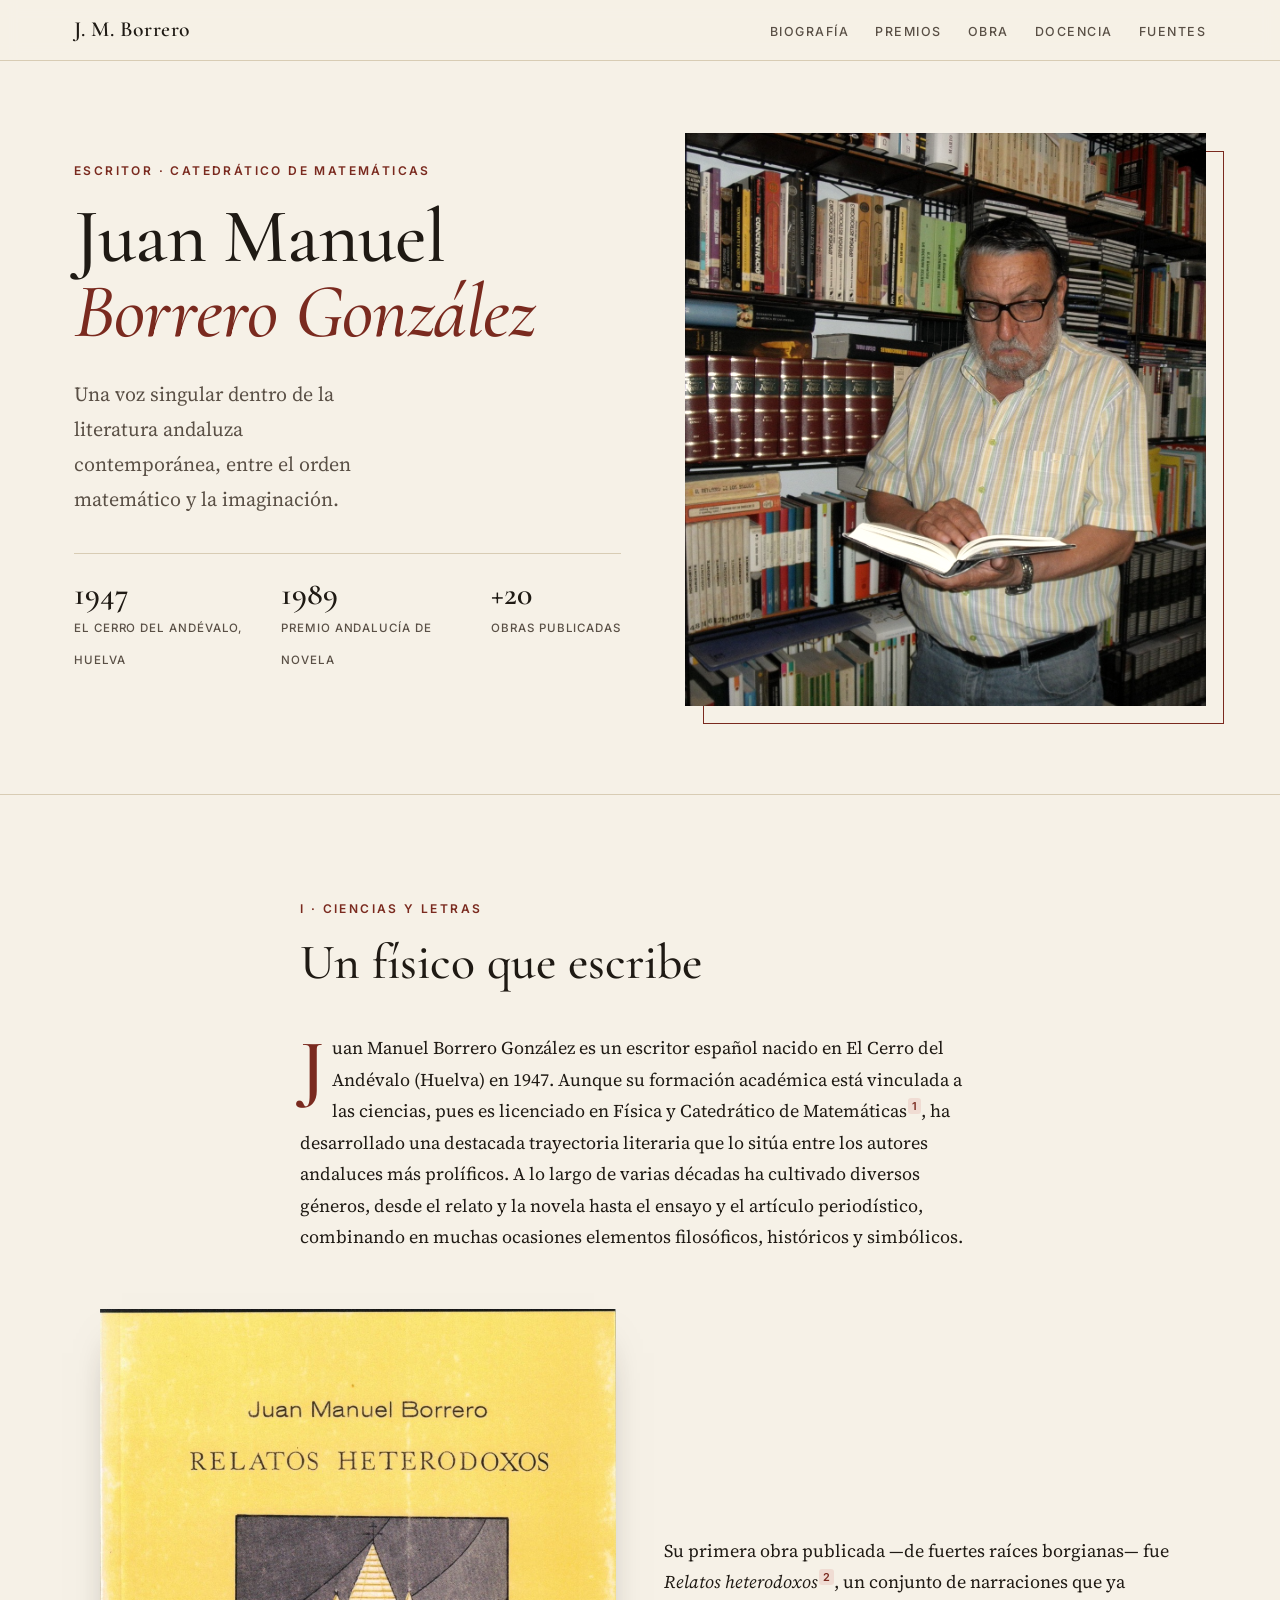
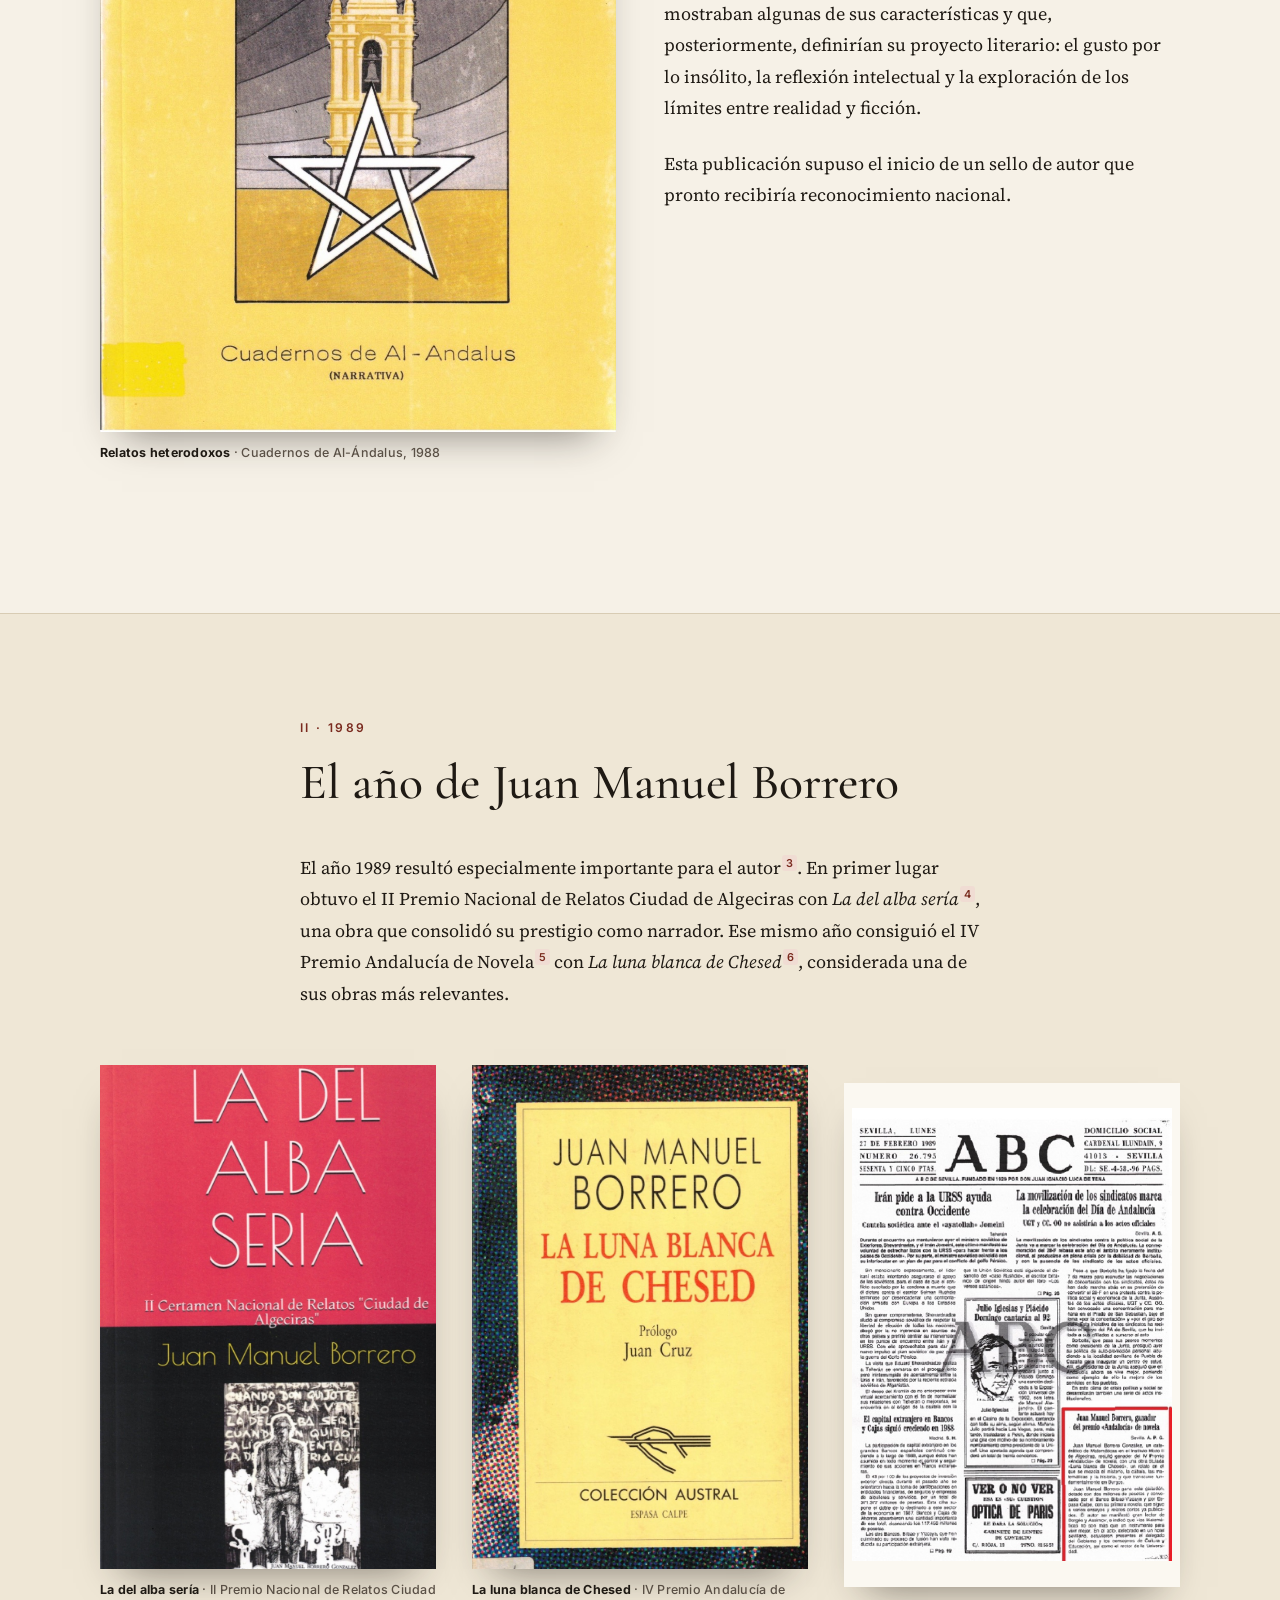
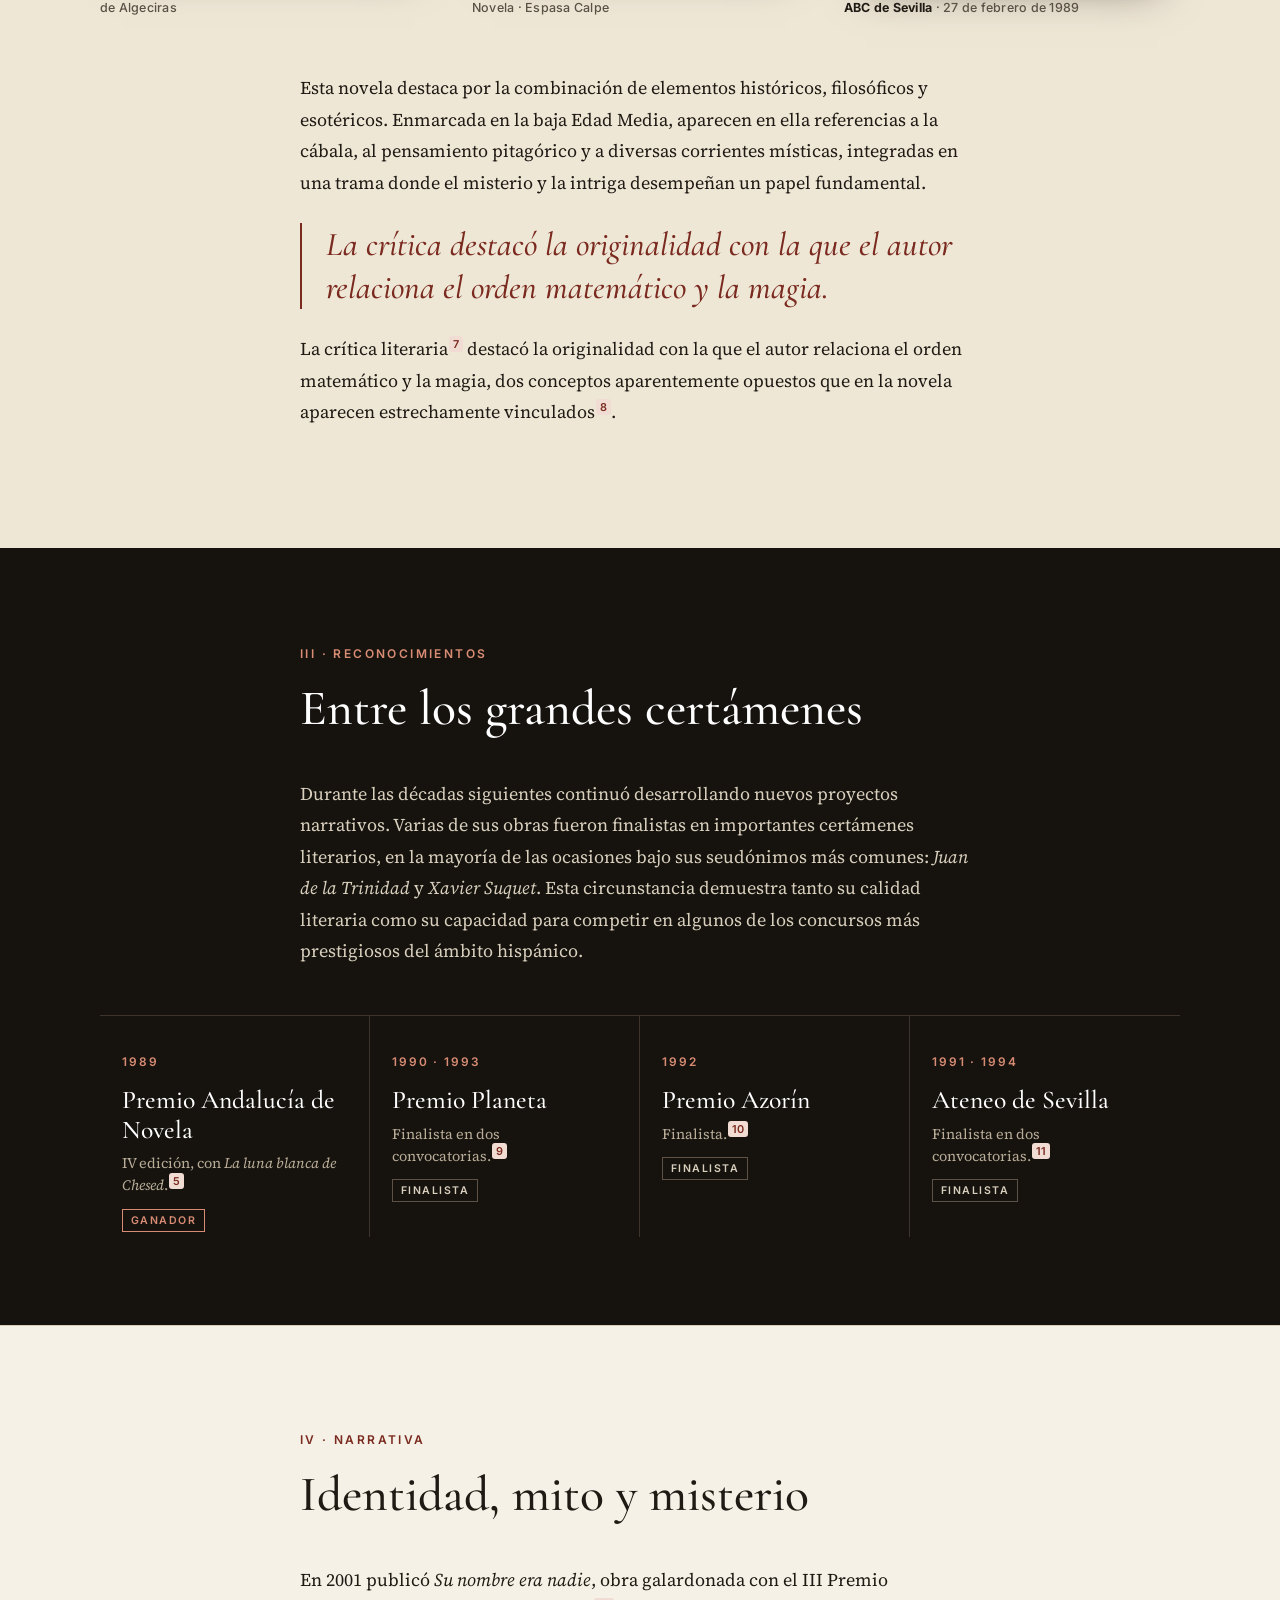
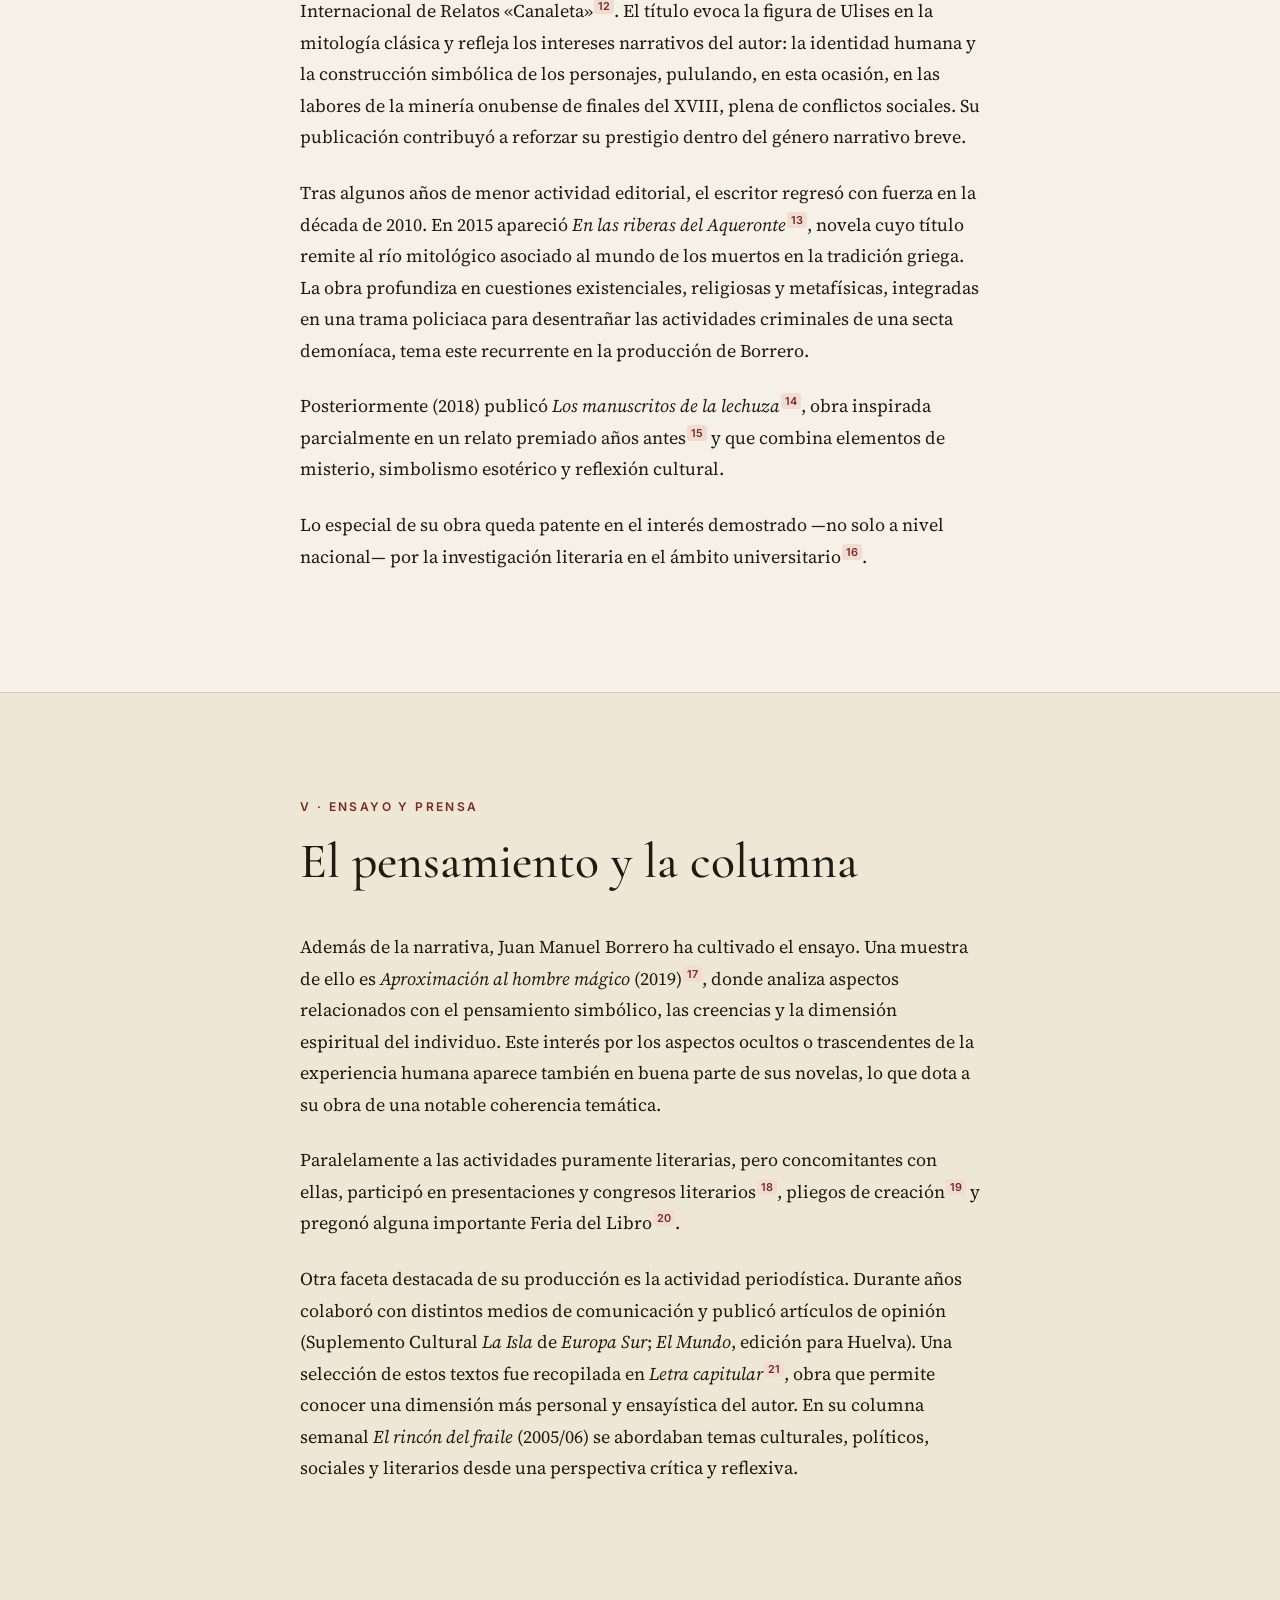
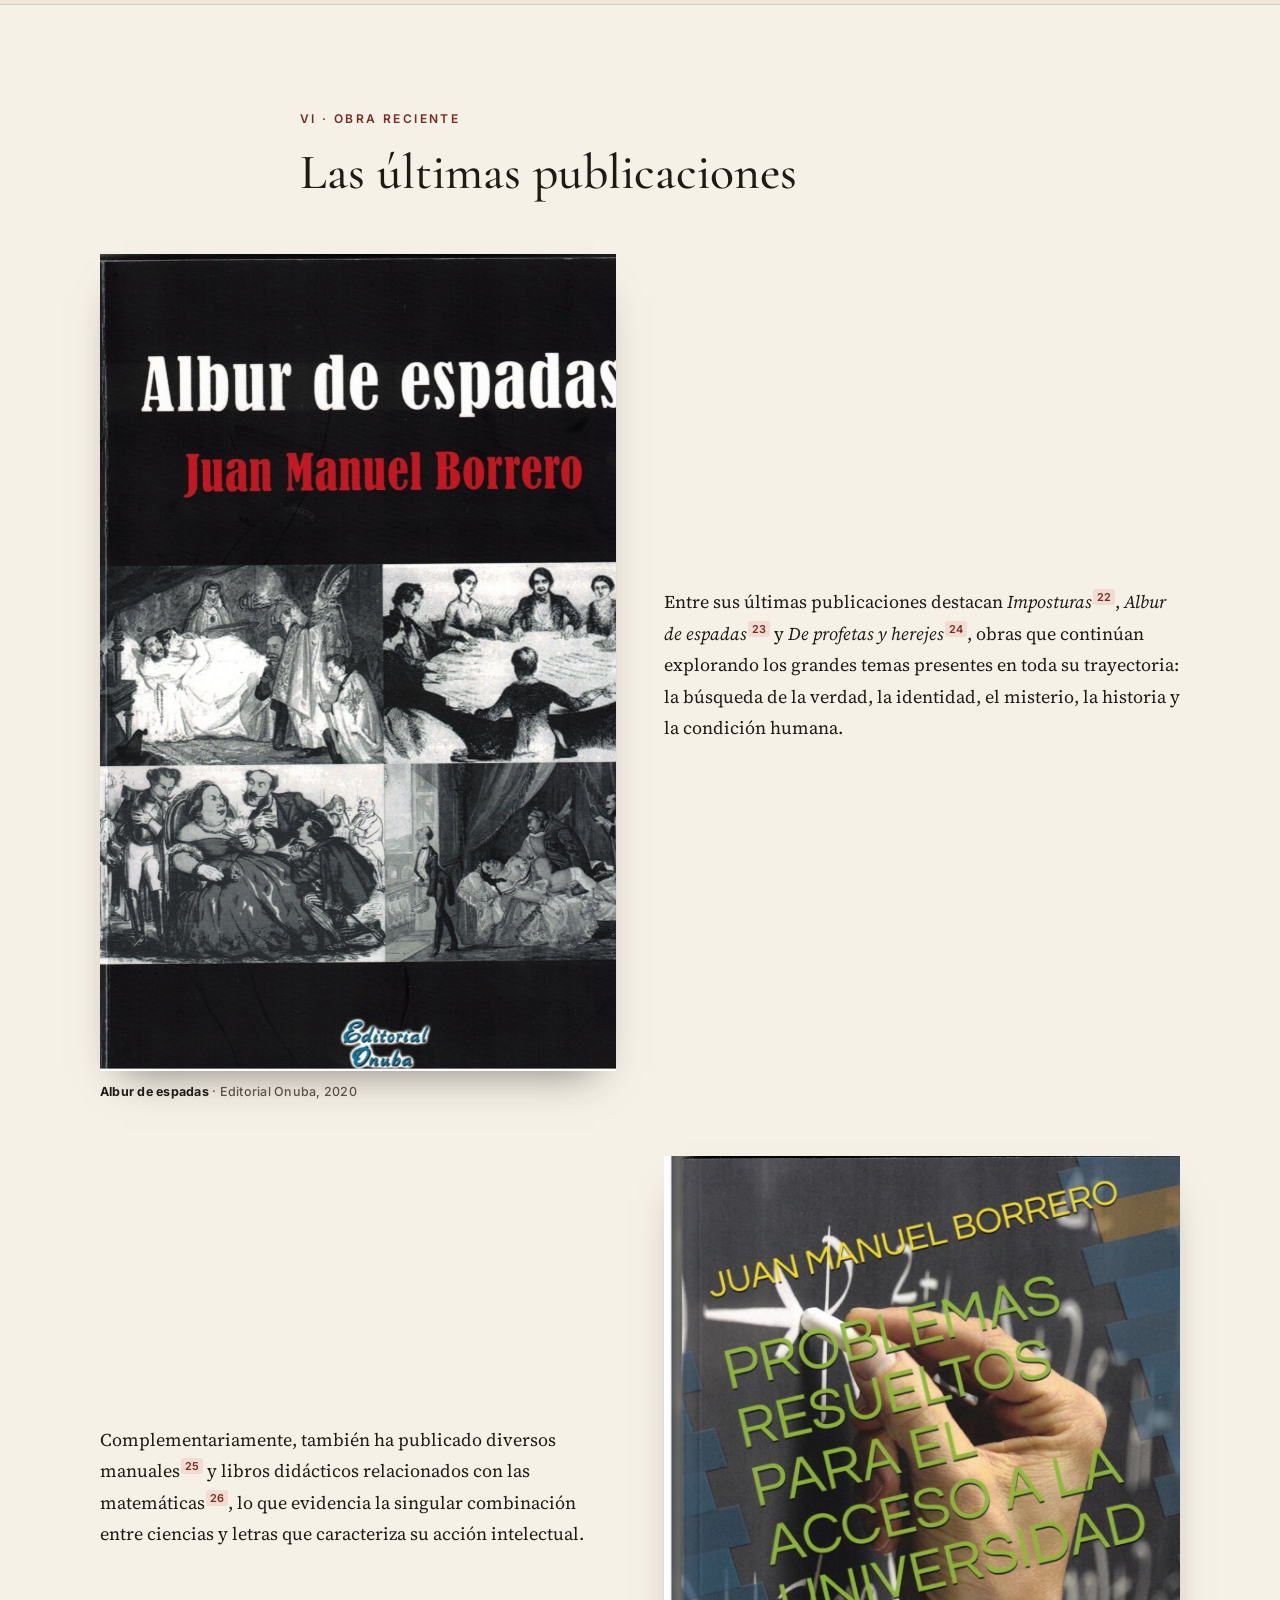
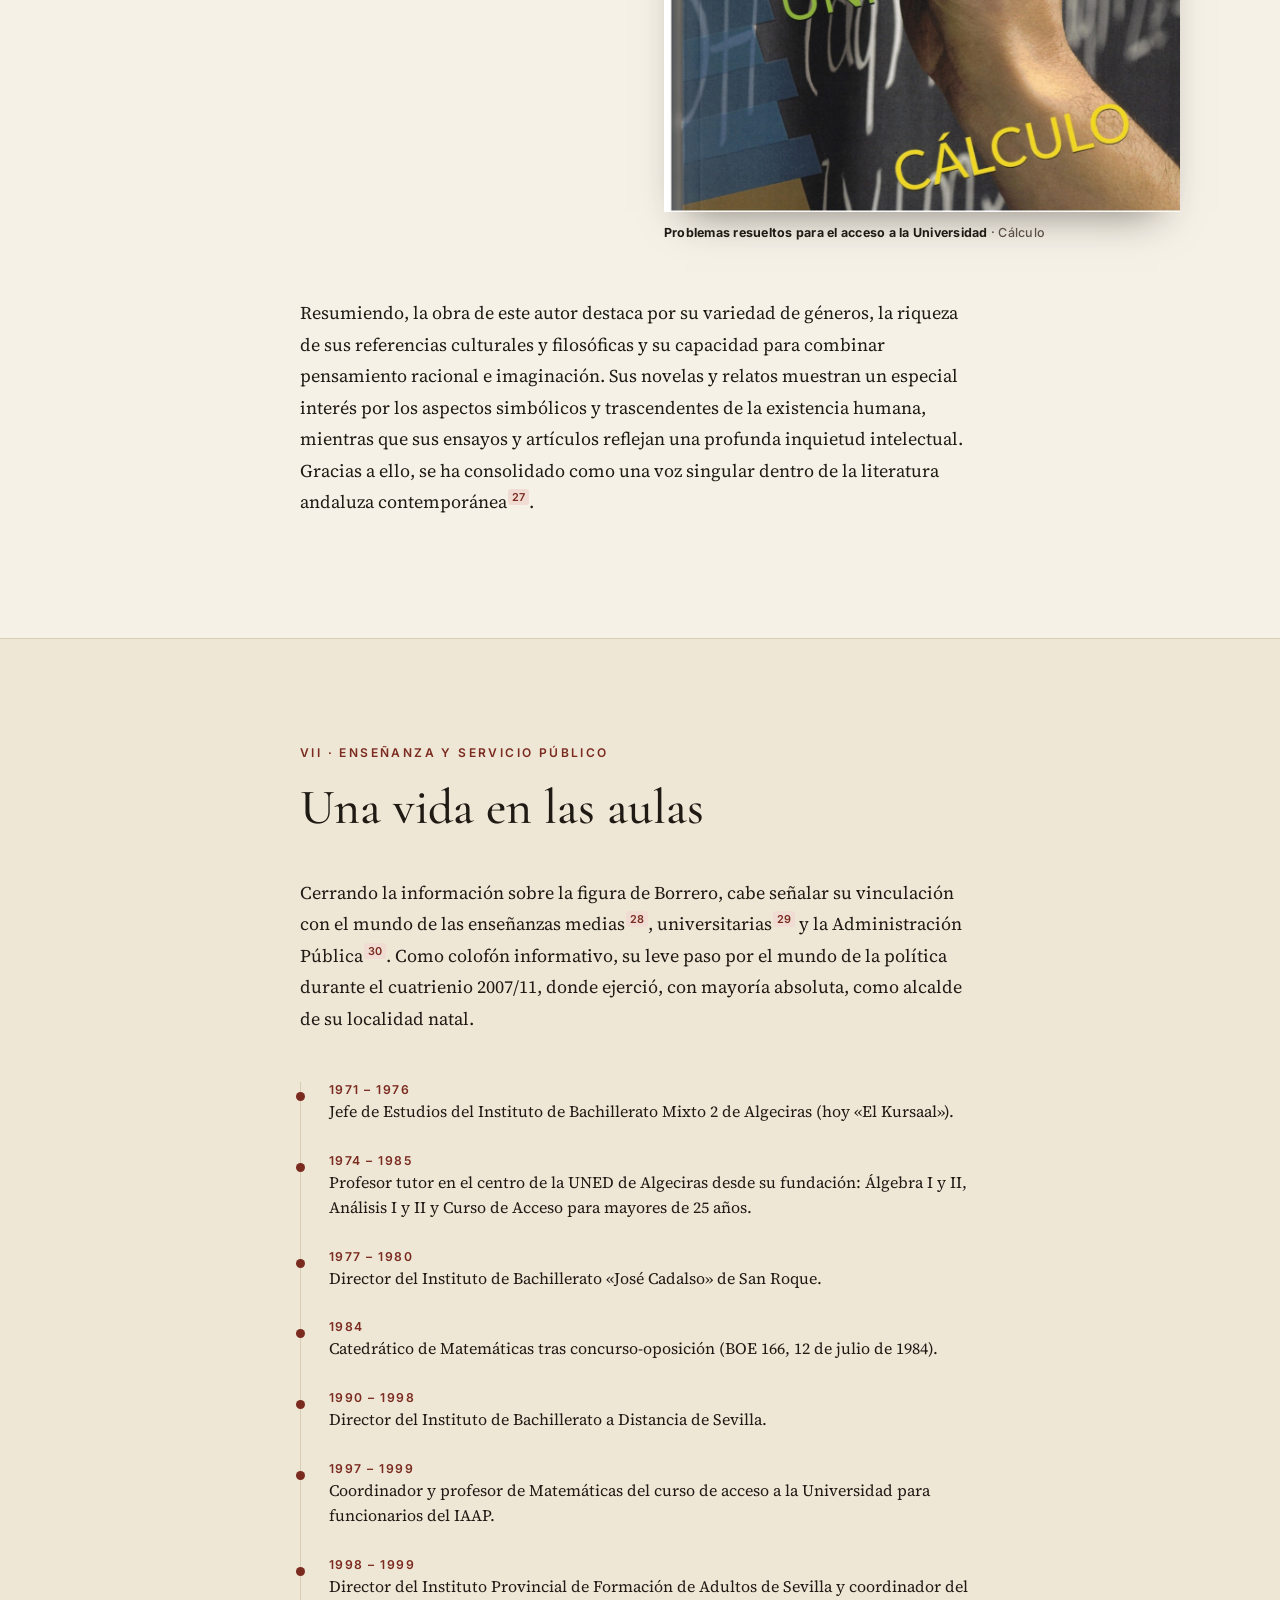
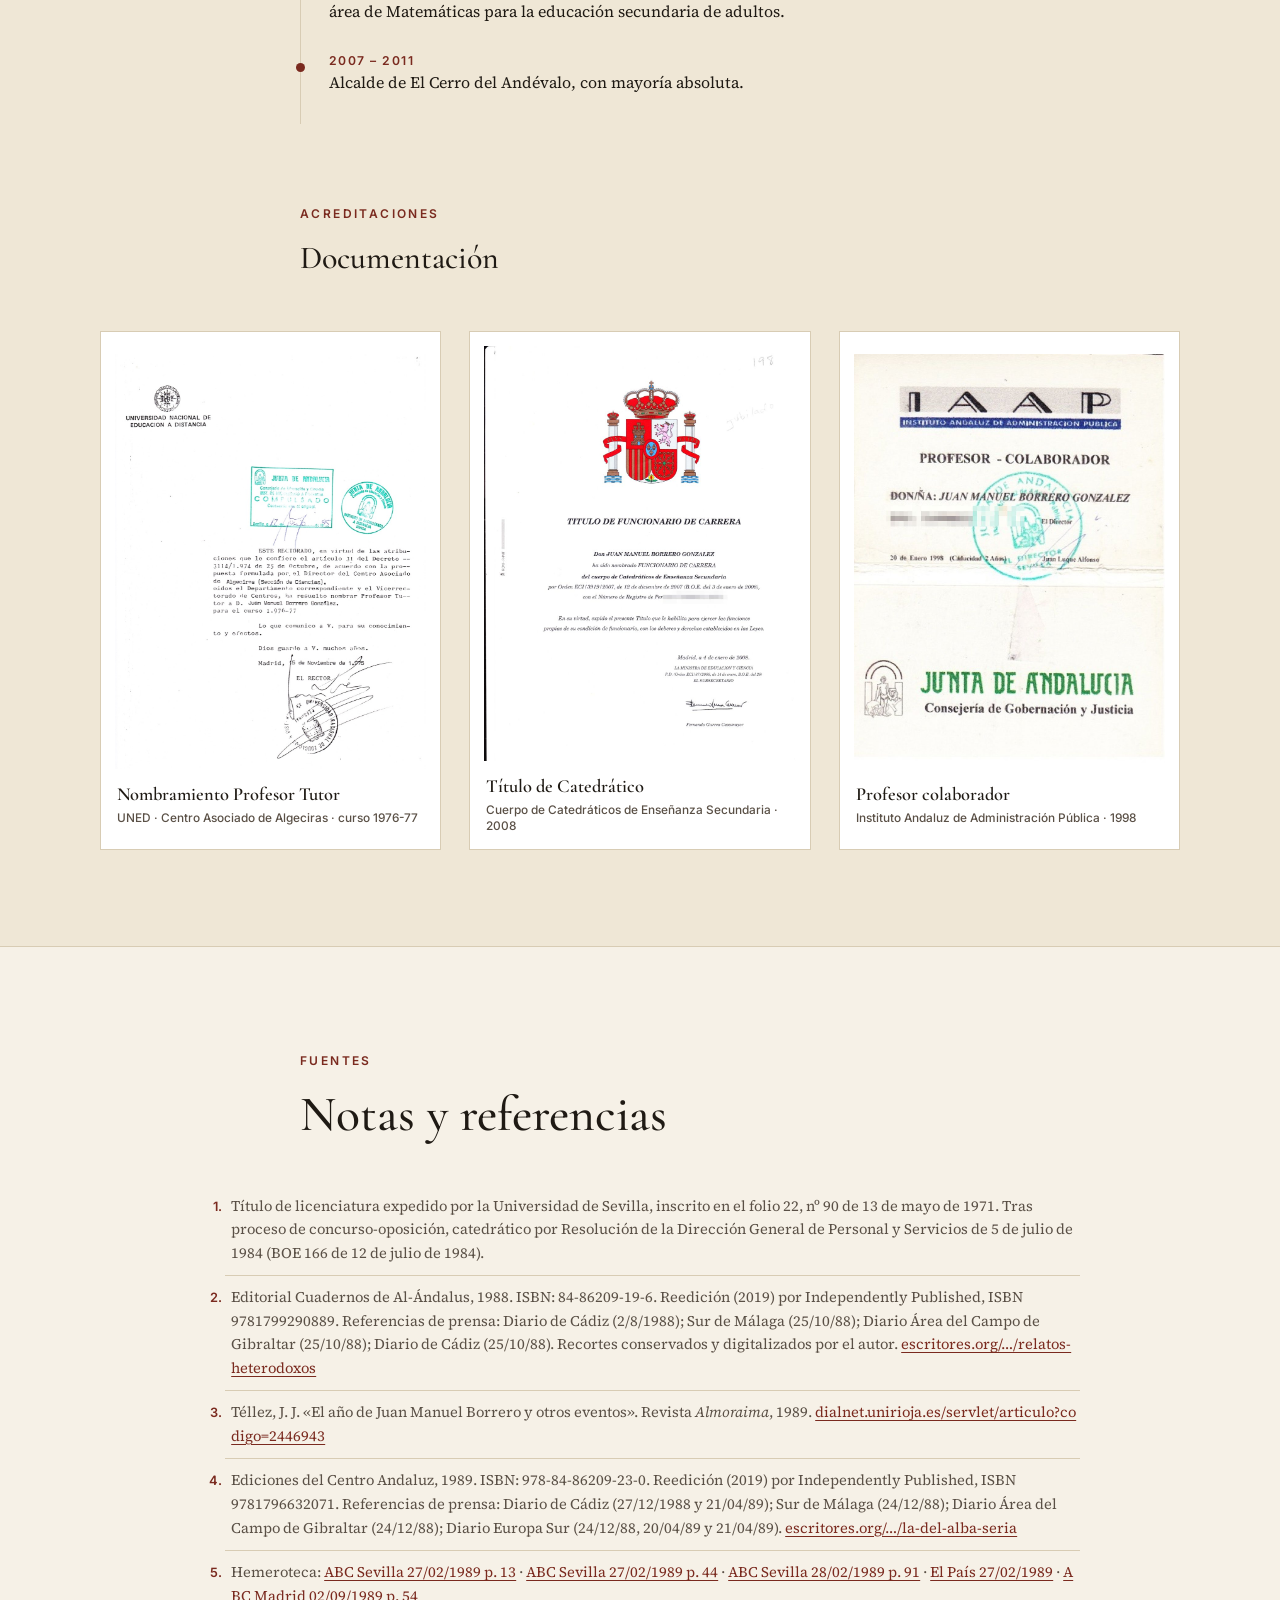
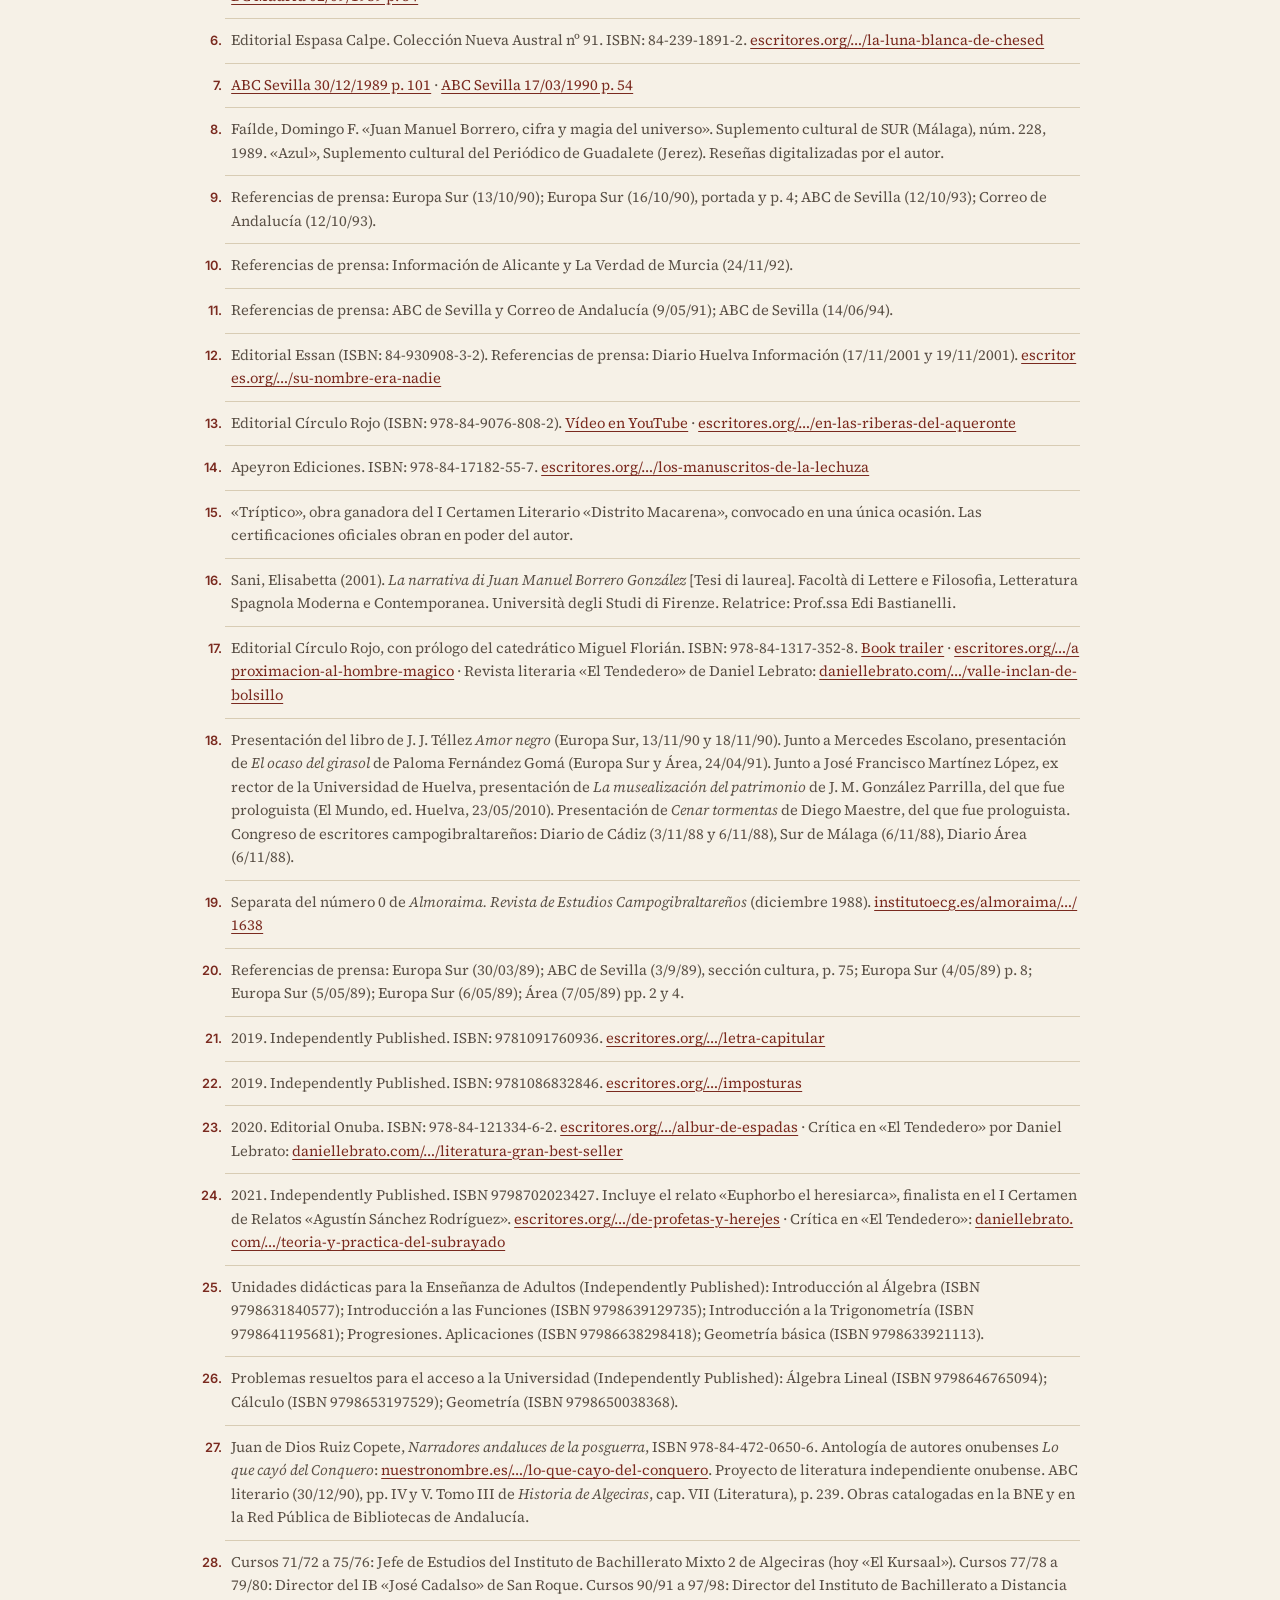
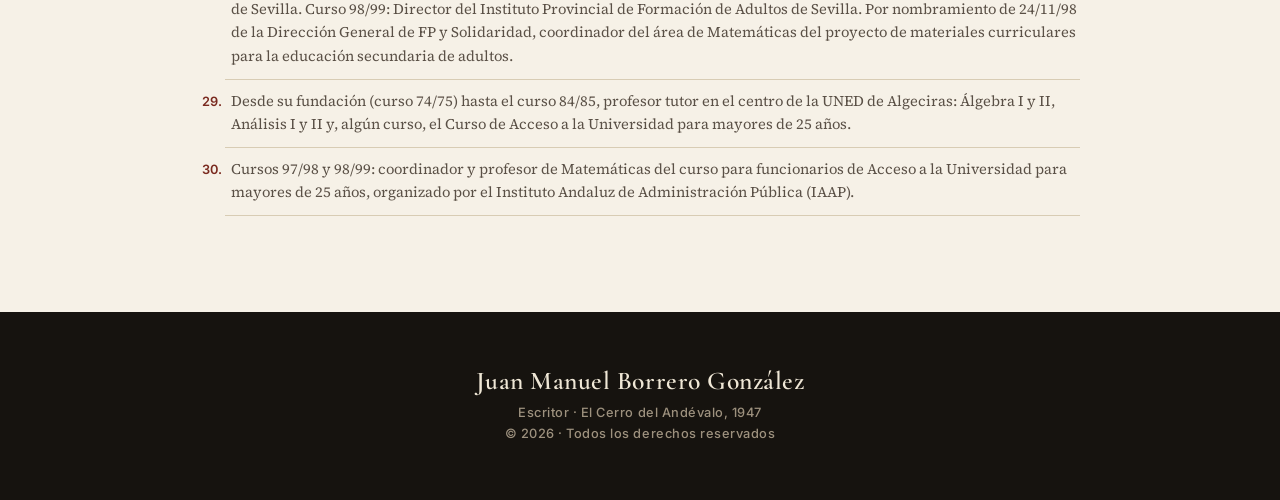
==== index.html @ 620d309c "Boceto web biográfica de Juan Manuel Borrero González Página única con biografía, portadas, premios," ====
<!doctype html>
<html lang="es">
<head>
<meta charset="utf-8">
<meta name="viewport" content="width=device-width, initial-scale=1">
<title>Juan Manuel Borrero González · Escritor</title>
<meta name="description" content="Biografía del escritor Juan Manuel Borrero González (El Cerro del Andévalo, 1947): novelista, ensayista, articulista y catedrático de Matemáticas.">
<link rel="preconnect" href="https://fonts.googleapis.com">
<link rel="preconnect" href="https://fonts.gstatic.com" crossorigin>
<link href="https://fonts.googleapis.com/css2?family=Cormorant+Garamond:ital,wght@0,500;0,600;1,500&family=Source+Serif+4:ital,opsz,wght@0,8..60,400;0,8..60,600;1,8..60,400&family=Inter:wght@500;600&display=swap" rel="stylesheet">
<style>
:root{
  --paper:#f6f1e7; --paper-2:#efe7d6; --ink:#1f1a14; --ink-2:#5a5046; --rule:#d8ccb4;
  --accent:#7a2a1f; --accent-soft:#f0dcd3; --night:#16130f;
  --serif-d:"Cormorant Garamond",Georgia,serif; --serif:"Source Serif 4",Georgia,serif; --sans:Inter,system-ui,sans-serif;
  --w:680px;
}
*{box-sizing:border-box}
html{scroll-behavior:smooth;scroll-padding-top:72px}
body{margin:0;background:var(--paper);color:var(--ink);font:400 1.125rem/1.75 var(--serif);-webkit-font-smoothing:antialiased}
img{max-width:100%;display:block}
a{color:var(--accent);text-underline-offset:3px}

/* nav */
.nav{position:sticky;top:0;z-index:20;background:color-mix(in srgb,var(--paper) 92%,transparent);backdrop-filter:blur(8px);border-bottom:1px solid var(--rule)}
.nav-in{max-width:1180px;margin:auto;padding:14px 24px;display:flex;align-items:center;justify-content:space-between;gap:16px}
.brand{font:600 1.35rem/1 var(--serif-d);letter-spacing:.02em;color:var(--ink);text-decoration:none}
.nav ul{list-style:none;display:flex;gap:26px;margin:0;padding:0}
.nav ul a{font:500 .78rem/1 var(--sans);letter-spacing:.12em;text-transform:uppercase;color:var(--ink-2);text-decoration:none}
.nav ul a:hover{color:var(--accent)}
.menu-btn{display:none;background:none;border:0;font:600 .78rem var(--sans);letter-spacing:.12em;text-transform:uppercase;color:var(--ink)}

/* hero */
.hero{max-width:1180px;margin:auto;padding:72px 24px 88px;display:grid;grid-template-columns:1.05fr 1fr;gap:64px;align-items:center}
.eyebrow{font:600 .75rem/1 var(--sans);letter-spacing:.2em;text-transform:uppercase;color:var(--accent);margin:0 0 22px}
.hero h1{font:500 clamp(2.8rem,6vw,5.2rem)/.98 var(--serif-d);margin:0 0 28px;letter-spacing:-.01em}
.hero h1 em{font-style:italic;color:var(--accent)}
.hero .lede{font-size:1.25rem;color:var(--ink-2);max-width:30ch;margin:0 0 36px}
.facts{display:grid;grid-template-columns:repeat(3,auto);gap:28px;justify-content:start;border-top:1px solid var(--rule);padding-top:24px}
.facts b{display:block;font:600 2rem/1 var(--serif-d);color:var(--ink)}
.facts span{font:500 .72rem/1.3 var(--sans);letter-spacing:.08em;text-transform:uppercase;color:var(--ink-2)}
.hero figure{margin:0;position:relative}
.hero figure img{width:100%;aspect-ratio:4/4.4;object-fit:cover;filter:sepia(.12) contrast(1.02)}
.hero figure::before{content:"";position:absolute;inset:18px -18px -18px 18px;border:1px solid var(--accent);z-index:-1}

/* chapters */
.chapter{padding:96px 24px;border-top:1px solid var(--rule)}
.chapter.alt{background:var(--paper-2)}
.ch-head{max-width:var(--w);margin:0 auto 44px}
.ch-num{font:600 .75rem/1 var(--sans);letter-spacing:.2em;text-transform:uppercase;color:var(--accent)}
.ch-head h2{font:500 clamp(2.1rem,4vw,3.1rem)/1.05 var(--serif-d);margin:14px 0 0}
.prose{max-width:var(--w);margin:auto}
.prose p{margin:0 0 1.35em;text-wrap:pretty}
.prose .drop::first-letter{float:left;font:600 4.6rem/.8 var(--serif-d);color:var(--accent);margin:.08em .1em 0 0}
.prose em.t{font-style:italic}

/* footnote refs */
sup.fn{font:600 .68rem/0 var(--sans);vertical-align:super;margin-left:1px}
sup.fn a{text-decoration:none;padding:1px 4px;border-radius:3px;background:var(--accent-soft);color:var(--accent)}
sup.fn a:hover{background:var(--accent);color:#fff}
.pop{position:absolute;z-index:40;max-width:min(420px,calc(100vw - 32px));background:var(--night);color:#efe7d6;font:400 .86rem/1.55 var(--serif);padding:16px 18px;border-radius:6px;box-shadow:0 18px 40px -12px rgba(0,0,0,.45)}
.pop a{color:#f3b9a6;word-break:break-all}
.pop .n{font:600 .7rem var(--sans);letter-spacing:.14em;color:#c9bba2;display:block;margin-bottom:6px}

/* figures inside text */
.split{max-width:1080px;margin:56px auto;display:grid;grid-template-columns:1fr 1fr;gap:48px;align-items:center}
.split.rev figure{order:2}
.fig{margin:0}
.fig img{box-shadow:0 22px 40px -22px rgba(31,26,20,.55);background:#fff}
.fig figcaption{font:500 .78rem/1.4 var(--sans);color:var(--ink-2);margin-top:12px;letter-spacing:.02em}
.fig figcaption b{color:var(--ink)}
.covers{max-width:1080px;margin:56px auto;display:grid;grid-template-columns:repeat(3,1fr);gap:36px;align-items:end}
.covers .fig img{width:100%;aspect-ratio:2/3;object-fit:cover}
.covers .fig.clip img{object-fit:contain;background:#fbf8f1;padding:8px}
.pull{font:500 italic clamp(1.6rem,2.6vw,2.1rem)/1.3 var(--serif-d);color:var(--accent);border-left:2px solid var(--accent);padding-left:24px;margin:0}

/* prize band */
.band{background:var(--night);color:#efe7d6;padding:88px 24px}
.band .ch-head h2{color:#fff}
.band .prose{color:#d9cfbd}
.prizes{max-width:1080px;margin:48px auto 0;display:grid;grid-template-columns:repeat(4,1fr);border-top:1px solid #3d352b}
.prize{padding:28px 22px 4px;border-right:1px solid #3d352b}
.prize:last-child{border-right:0}
.prize .y{font:600 .74rem var(--sans);letter-spacing:.16em;color:#d98c74}
.prize h3{font:500 1.6rem/1.15 var(--serif-d);color:#fff;margin:10px 0 8px}
.prize p{font-size:.9rem;line-height:1.55;color:#b9ad98;margin:0}
.prize .tag{display:inline-block;margin-top:12px;font:600 .66rem var(--sans);letter-spacing:.14em;text-transform:uppercase;padding:4px 8px;border:1px solid #5d5245;color:#d9cfbd}
.prize .tag.win{border-color:#d98c74;color:#d98c74}

/* timeline */
.tl{max-width:var(--w);margin:48px auto 0;list-style:none;padding:0;border-left:1px solid var(--rule)}
.tl li{position:relative;padding:0 0 28px 28px}
.tl li::before{content:"";position:absolute;left:-5px;top:.55em;width:9px;height:9px;border-radius:50%;background:var(--accent)}
.tl .y{font:600 .76rem var(--sans);letter-spacing:.12em;color:var(--accent);display:block}
.tl p{margin:2px 0 0;font-size:1rem;line-height:1.6}

/* docs */
.docs{max-width:1080px;margin:56px auto 0;display:grid;grid-template-columns:repeat(3,1fr);gap:28px}
.doc{background:#fff;border:1px solid var(--rule);padding:14px;cursor:zoom-in;text-align:left;font:inherit;color:inherit}
.doc img{width:100%;aspect-ratio:3/4;object-fit:cover;object-position:top}
.doc b{display:block;font:600 1.15rem/1.25 var(--serif-d);margin:14px 2px 4px}
.doc span{display:block;font:500 .74rem/1.4 var(--sans);color:var(--ink-2);margin:0 2px}

/* notes */
.notes{max-width:880px;margin:auto}
.notes ol{padding-left:1.4em;margin:0;columns:1}
.notes li{font-size:.92rem;line-height:1.6;color:var(--ink-2);padding:10px 0 10px 6px;border-bottom:1px solid var(--rule)}
.notes li::marker{font:600 .8rem var(--sans);color:var(--accent)}
.notes li:target{background:var(--accent-soft)}
.notes a{word-break:break-all}

footer{background:var(--night);color:#9d917e;padding:56px 24px;text-align:center;font:500 .8rem/1.6 var(--sans);letter-spacing:.04em}
footer .brand{color:#efe7d6;display:block;margin-bottom:10px;font-size:1.6rem}

/* lightbox */
dialog{border:0;padding:0;background:transparent;max-width:92vw;max-height:92vh}
dialog::backdrop{background:rgba(15,12,9,.88)}
dialog img{max-height:88vh;width:auto;margin:auto}
dialog button{position:fixed;top:18px;right:22px;background:none;border:0;color:#fff;font:500 2rem/1 var(--sans);cursor:pointer}

.reveal{opacity:0;transform:translateY(18px);transition:opacity .8s ease,transform .8s ease}
.reveal.in{opacity:1;transform:none}
@media (prefers-reduced-motion:reduce){.reveal{opacity:1;transform:none;transition:none}}

@media (max-width:900px){
  .hero{grid-template-columns:1fr;gap:48px;padding-top:40px}
  .hero figure{order:-1;max-width:520px}
  .split{grid-template-columns:1fr;gap:28px}
  .split.rev figure{order:0}
  .split .fig{max-width:380px}
  .covers,.docs{grid-template-columns:1fr 1fr;gap:20px}
  .prizes{grid-template-columns:1fr 1fr}
  .prize:nth-child(2){border-right:0}
  .nav ul{display:none;position:absolute;top:100%;left:0;right:0;flex-direction:column;gap:0;background:var(--paper);border-bottom:1px solid var(--rule)}
  .nav ul.open{display:flex}
  .nav ul a{display:block;padding:16px 24px}
  .menu-btn{display:block}
}
@media (max-width:560px){
  body{font-size:1.06rem}
  .chapter{padding:72px 16px}.hero{padding-left:16px;padding-right:16px}
  .hero figure{margin-right:10px}.hero figure::before{inset:10px -10px -10px 10px}
  .facts{grid-template-columns:repeat(3,1fr);gap:14px}.facts b{font-size:1.6rem}
  .prizes{grid-template-columns:1fr}.prize{border-right:0;border-bottom:1px solid #3d352b;padding-bottom:22px}
  .docs{grid-template-columns:1fr}
}
</style>
</head>
<body>

<nav class="nav">
  <div class="nav-in">
    <a class="brand" href="#inicio">J. M. Borrero</a>
    <button class="menu-btn" aria-expanded="false" aria-controls="menu">Menú</button>
    <ul id="menu">
      <li><a href="#biografia">Biografía</a></li>
      <li><a href="#premios">Premios</a></li>
      <li><a href="#obra">Obra</a></li>
      <li><a href="#docencia">Docencia</a></li>
      <li><a href="#fuentes">Fuentes</a></li>
    </ul>
  </div>
</nav>

<header class="hero" id="inicio">
  <div>
    <p class="eyebrow">Escritor · Catedrático de Matemáticas</p>
    <h1>Juan Manuel<br><em>Borrero González</em></h1>
    <p class="lede">Una voz singular dentro de la literatura andaluza contemporánea, entre el orden matemático y la imaginación.</p>
    <div class="facts">
      <div><b>1947</b><span>El Cerro del Andévalo, Huelva</span></div>
      <div><b>1989</b><span>Premio Andalucía de Novela</span></div>
      <div><b>+20</b><span>Obras publicadas</span></div>
    </div>
  </div>
  <figure><img src="img/foto1.jpg" alt="Juan Manuel Borrero leyendo un libro frente a su biblioteca"></figure>
</header>

<!-- I -->
<section class="chapter" id="biografia">
  <div class="ch-head reveal"><span class="ch-num">I · Ciencias y letras</span><h2>Un físico que escribe</h2></div>
  <div class="prose reveal">
    <p class="drop">Juan Manuel Borrero González es un escritor español nacido en El Cerro del Andévalo (Huelva) en 1947. Aunque su formación académica está vinculada a las ciencias, pues es licenciado en Física y Catedrático de Matemáticas<sup class="fn"><a href="#n1">1</a></sup>, ha desarrollado una destacada trayectoria literaria que lo sitúa entre los autores andaluces más prolíficos. A lo largo de varias décadas ha cultivado diversos géneros, desde el relato y la novela hasta el ensayo y el artículo periodístico, combinando en muchas ocasiones elementos filosóficos, históricos y simbólicos.</p>
  </div>
  <div class="split reveal">
    <figure class="fig"><img src="img/foto2.jpg" alt="Portada de Relatos heterodoxos" loading="lazy"><figcaption><b>Relatos heterodoxos</b> · Cuadernos de Al-Ándalus, 1988</figcaption></figure>
    <div class="prose">
      <p>Su primera obra publicada —de fuertes raíces borgianas— fue <em class="t">Relatos heterodoxos</em><sup class="fn"><a href="#n2">2</a></sup>, un conjunto de narraciones que ya mostraban algunas de sus características y que, posteriormente, definirían su proyecto literario: el gusto por lo insólito, la reflexión intelectual y la exploración de los límites entre realidad y ficción.</p>
      <p>Esta publicación supuso el inicio de un sello de autor que pronto recibiría reconocimiento nacional.</p>
    </div>
  </div>
</section>

<!-- II -->
<section class="chapter alt">
  <div class="ch-head reveal"><span class="ch-num">II · 1989</span><h2>El año de Juan Manuel Borrero</h2></div>
  <div class="prose reveal">
    <p>El año 1989 resultó especialmente importante para el autor<sup class="fn"><a href="#n3">3</a></sup>. En primer lugar obtuvo el II Premio Nacional de Relatos Ciudad de Algeciras con <em class="t">La del alba sería</em><sup class="fn"><a href="#n4">4</a></sup>, una obra que consolidó su prestigio como narrador. Ese mismo año consiguió el IV Premio Andalucía de Novela<sup class="fn"><a href="#n5">5</a></sup> con <em class="t">La luna blanca de Chesed</em><sup class="fn"><a href="#n6">6</a></sup>, considerada una de sus obras más relevantes.</p>
  </div>
  <div class="covers reveal">
    <figure class="fig"><img src="img/foto5.jpg" alt="Portada de La del alba sería" loading="lazy"><figcaption><b>La del alba sería</b> · II Premio Nacional de Relatos Ciudad de Algeciras</figcaption></figure>
    <figure class="fig"><img src="img/foto3.jpg" alt="Portada de La luna blanca de Chesed, Colección Austral" loading="lazy"><figcaption><b>La luna blanca de Chesed</b> · IV Premio Andalucía de Novela · Espasa Calpe</figcaption></figure>
    <figure class="fig clip"><img src="img/foto4.jpg" alt="Portada de ABC de Sevilla del 27 de febrero de 1989 con la noticia del premio" loading="lazy"><figcaption><b>ABC de Sevilla</b> · 27 de febrero de 1989</figcaption></figure>
  </div>
  <div class="prose reveal">
    <p>Esta novela destaca por la combinación de elementos históricos, filosóficos y esotéricos. Enmarcada en la baja Edad Media, aparecen en ella referencias a la cábala, al pensamiento pitagórico y a diversas corrientes místicas, integradas en una trama donde el misterio y la intriga desempeñan un papel fundamental.</p>
    <blockquote class="pull">La crítica destacó la originalidad con la que el autor relaciona el orden matemático y la magia.</blockquote>
    <p style="margin-top:1.35em">La crítica literaria<sup class="fn"><a href="#n7">7</a></sup> destacó la originalidad con la que el autor relaciona el orden matemático y la magia, dos conceptos aparentemente opuestos que en la novela aparecen estrechamente vinculados<sup class="fn"><a href="#n8">8</a></sup>.</p>
  </div>
</section>

<!-- III -->
<section class="band" id="premios">
  <div class="ch-head reveal"><span class="ch-num" style="color:#d98c74">III · Reconocimientos</span><h2>Entre los grandes certámenes</h2></div>
  <div class="prose reveal">
    <p>Durante las décadas siguientes continuó desarrollando nuevos proyectos narrativos. Varias de sus obras fueron finalistas en importantes certámenes literarios, en la mayoría de las ocasiones bajo sus seudónimos más comunes: <em>Juan de la Trinidad</em> y <em>Xavier Suquet</em>. Esta circunstancia demuestra tanto su calidad literaria como su capacidad para competir en algunos de los concursos más prestigiosos del ámbito hispánico.</p>
  </div>
  <div class="prizes reveal">
    <div class="prize"><span class="y">1989</span><h3>Premio Andalucía de Novela</h3><p>IV edición, con <em>La luna blanca de Chesed</em>.<sup class="fn"><a href="#n5">5</a></sup></p><span class="tag win">Ganador</span></div>
    <div class="prize"><span class="y">1990 · 1993</span><h3>Premio Planeta</h3><p>Finalista en dos convocatorias.<sup class="fn"><a href="#n9">9</a></sup></p><span class="tag">Finalista</span></div>
    <div class="prize"><span class="y">1992</span><h3>Premio Azorín</h3><p>Finalista.<sup class="fn"><a href="#n10">10</a></sup></p><span class="tag">Finalista</span></div>
    <div class="prize"><span class="y">1991 · 1994</span><h3>Ateneo de Sevilla</h3><p>Finalista en dos convocatorias.<sup class="fn"><a href="#n11">11</a></sup></p><span class="tag">Finalista</span></div>
  </div>
</section>

<!-- IV -->
<section class="chapter" id="obra">
  <div class="ch-head reveal"><span class="ch-num">IV · Narrativa</span><h2>Identidad, mito y misterio</h2></div>
  <div class="prose reveal">
    <p>En 2001 publicó <em class="t">Su nombre era nadie</em>, obra galardonada con el III Premio Internacional de Relatos «Canaleta»<sup class="fn"><a href="#n12">12</a></sup>. El título evoca la figura de Ulises en la mitología clásica y refleja los intereses narrativos del autor: la identidad humana y la construcción simbólica de los personajes, pululando, en esta ocasión, en las labores de la minería onubense de finales del XVIII, plena de conflictos sociales. Su publicación contribuyó a reforzar su prestigio dentro del género narrativo breve.</p>
    <p>Tras algunos años de menor actividad editorial, el escritor regresó con fuerza en la década de 2010. En 2015 apareció <em class="t">En las riberas del Aqueronte</em><sup class="fn"><a href="#n13">13</a></sup>, novela cuyo título remite al río mitológico asociado al mundo de los muertos en la tradición griega. La obra profundiza en cuestiones existenciales, religiosas y metafísicas, integradas en una trama policiaca para desentrañar las actividades criminales de una secta demoníaca, tema este recurrente en la producción de Borrero.</p>
    <p>Posteriormente (2018) publicó <em class="t">Los manuscritos de la lechuza</em><sup class="fn"><a href="#n14">14</a></sup>, obra inspirada parcialmente en un relato premiado años antes<sup class="fn"><a href="#n15">15</a></sup> y que combina elementos de misterio, simbolismo esotérico y reflexión cultural.</p>
    <p>Lo especial de su obra queda patente en el interés demostrado —no solo a nivel nacional— por la investigación literaria en el ámbito universitario<sup class="fn"><a href="#n16">16</a></sup>.</p>
  </div>
</section>

<!-- V -->
<section class="chapter alt">
  <div class="ch-head reveal"><span class="ch-num">V · Ensayo y prensa</span><h2>El pensamiento y la columna</h2></div>
  <div class="prose reveal">
    <p>Además de la narrativa, Juan Manuel Borrero ha cultivado el ensayo. Una muestra de ello es <em class="t">Aproximación al hombre mágico</em> (2019)<sup class="fn"><a href="#n17">17</a></sup>, donde analiza aspectos relacionados con el pensamiento simbólico, las creencias y la dimensión espiritual del individuo. Este interés por los aspectos ocultos o trascendentes de la experiencia humana aparece también en buena parte de sus novelas, lo que dota a su obra de una notable coherencia temática.</p>
    <p>Paralelamente a las actividades puramente literarias, pero concomitantes con ellas, participó en presentaciones y congresos literarios<sup class="fn"><a href="#n18">18</a></sup>, pliegos de creación<sup class="fn"><a href="#n19">19</a></sup> y pregonó alguna importante Feria del Libro<sup class="fn"><a href="#n20">20</a></sup>.</p>
    <p>Otra faceta destacada de su producción es la actividad periodística. Durante años colaboró con distintos medios de comunicación y publicó artículos de opinión (Suplemento Cultural <em>La Isla</em> de <em>Europa Sur</em>; <em>El Mundo</em>, edición para Huelva). Una selección de estos textos fue recopilada en <em class="t">Letra capitular</em><sup class="fn"><a href="#n21">21</a></sup>, obra que permite conocer una dimensión más personal y ensayística del autor. En su columna semanal <em>El rincón del fraile</em> (2005/06) se abordaban temas culturales, políticos, sociales y literarios desde una perspectiva crítica y reflexiva.</p>
  </div>
</section>

<!-- VI -->
<section class="chapter">
  <div class="ch-head reveal"><span class="ch-num">VI · Obra reciente</span><h2>Las últimas publicaciones</h2></div>
  <div class="split reveal">
    <figure class="fig"><img src="img/foto6.jpg" alt="Portada de Albur de espadas, Editorial Onuba" loading="lazy"><figcaption><b>Albur de espadas</b> · Editorial Onuba, 2020</figcaption></figure>
    <div class="prose">
      <p>Entre sus últimas publicaciones destacan <em class="t">Imposturas</em><sup class="fn"><a href="#n22">22</a></sup>, <em class="t">Albur de espadas</em><sup class="fn"><a href="#n23">23</a></sup> y <em class="t">De profetas y herejes</em><sup class="fn"><a href="#n24">24</a></sup>, obras que continúan explorando los grandes temas presentes en toda su trayectoria: la búsqueda de la verdad, la identidad, el misterio, la historia y la condición humana.</p>
    </div>
  </div>
  <div class="split rev reveal">
    <figure class="fig"><img src="img/foto7.jpg" alt="Portada de Problemas resueltos para el acceso a la Universidad: Cálculo" loading="lazy"><figcaption><b>Problemas resueltos para el acceso a la Universidad</b> · Cálculo</figcaption></figure>
    <div class="prose">
      <p>Complementariamente, también ha publicado diversos manuales<sup class="fn"><a href="#n25">25</a></sup> y libros didácticos relacionados con las matemáticas<sup class="fn"><a href="#n26">26</a></sup>, lo que evidencia la singular combinación entre ciencias y letras que caracteriza su acción intelectual.</p>
    </div>
  </div>
  <div class="prose reveal">
    <p>Resumiendo, la obra de este autor destaca por su variedad de géneros, la riqueza de sus referencias culturales y filosóficas y su capacidad para combinar pensamiento racional e imaginación. Sus novelas y relatos muestran un especial interés por los aspectos simbólicos y trascendentes de la existencia humana, mientras que sus ensayos y artículos reflejan una profunda inquietud intelectual. Gracias a ello, se ha consolidado como una voz singular dentro de la literatura andaluza contemporánea<sup class="fn"><a href="#n27">27</a></sup>.</p>
  </div>
</section>

<!-- VII -->
<section class="chapter alt" id="docencia">
  <div class="ch-head reveal"><span class="ch-num">VII · Enseñanza y servicio público</span><h2>Una vida en las aulas</h2></div>
  <div class="prose reveal">
    <p>Cerrando la información sobre la figura de Borrero, cabe señalar su vinculación con el mundo de las enseñanzas medias<sup class="fn"><a href="#n28">28</a></sup>, universitarias<sup class="fn"><a href="#n29">29</a></sup> y la Administración Pública<sup class="fn"><a href="#n30">30</a></sup>. Como colofón informativo, su leve paso por el mundo de la política durante el cuatrienio 2007/11, donde ejerció, con mayoría absoluta, como alcalde de su localidad natal.</p>
  </div>
  <ol class="tl reveal">
    <li><span class="y">1971 – 1976</span><p>Jefe de Estudios del Instituto de Bachillerato Mixto 2 de Algeciras (hoy «El Kursaal»).</p></li>
    <li><span class="y">1974 – 1985</span><p>Profesor tutor en el centro de la UNED de Algeciras desde su fundación: Álgebra I y II, Análisis I y II y Curso de Acceso para mayores de 25 años.</p></li>
    <li><span class="y">1977 – 1980</span><p>Director del Instituto de Bachillerato «José Cadalso» de San Roque.</p></li>
    <li><span class="y">1984</span><p>Catedrático de Matemáticas tras concurso-oposición (BOE 166, 12 de julio de 1984).</p></li>
    <li><span class="y">1990 – 1998</span><p>Director del Instituto de Bachillerato a Distancia de Sevilla.</p></li>
    <li><span class="y">1997 – 1999</span><p>Coordinador y profesor de Matemáticas del curso de acceso a la Universidad para funcionarios del IAAP.</p></li>
    <li><span class="y">1998 – 1999</span><p>Director del Instituto Provincial de Formación de Adultos de Sevilla y coordinador del área de Matemáticas para la educación secundaria de adultos.</p></li>
    <li><span class="y">2007 – 2011</span><p>Alcalde de El Cerro del Andévalo, con mayoría absoluta.</p></li>
  </ol>

  <div class="ch-head reveal" style="margin-top:72px;margin-bottom:0"><span class="ch-num">Acreditaciones</span><h2 style="font-size:2rem">Documentación</h2></div>
  <div class="docs reveal">
    <button class="doc" data-full="img/doc-uned.jpg"><img src="img/doc-uned.jpg" alt="Nombramiento de profesor tutor de la UNED" loading="lazy"><b>Nombramiento Profesor Tutor</b><span>UNED · Centro Asociado de Algeciras · curso 1976-77</span></button>
    <button class="doc" data-full="img/doc-catedratico.jpg"><img src="img/doc-catedratico.jpg" alt="Título de funcionario de carrera del cuerpo de Catedráticos" loading="lazy"><b>Título de Catedrático</b><span>Cuerpo de Catedráticos de Enseñanza Secundaria · 2008</span></button>
    <button class="doc" data-full="img/foto8.jpg"><img src="img/foto8.jpg" alt="Acreditación de profesor colaborador del IAAP" loading="lazy"><b>Profesor colaborador</b><span>Instituto Andaluz de Administración Pública · 1998</span></button>
  </div>
</section>

<!-- NOTAS -->
<section class="chapter" id="fuentes">
  <div class="ch-head"><span class="ch-num">Fuentes</span><h2>Notas y referencias</h2></div>
  <div class="notes">
    <ol>
      <li id="n1">Título de licenciatura expedido por la Universidad de Sevilla, inscrito en el folio 22, nº 90 de 13 de mayo de 1971. Tras proceso de concurso-oposición, catedrático por Resolución de la Dirección General de Personal y Servicios de 5 de julio de 1984 (BOE 166 de 12 de julio de 1984).</li>
      <li id="n2">Editorial Cuadernos de Al-Ándalus, 1988. ISBN: 84-86209-19-6. Reedición (2019) por Independently Published, ISBN 9781799290889. Referencias de prensa: Diario de Cádiz (2/8/1988); Sur de Málaga (25/10/88); Diario Área del Campo de Gibraltar (25/10/88); Diario de Cádiz (25/10/88). Recortes conservados y digitalizados por el autor. <a href="https://escritores.org/libros/index.php/item/relatos-heterodoxos" target="_blank" rel="noopener">escritores.org/…/relatos-heterodoxos</a></li>
      <li id="n3">Téllez, J. J. «El año de Juan Manuel Borrero y otros eventos». Revista <em>Almoraima</em>, 1989. <a href="https://dialnet.unirioja.es/servlet/articulo?codigo=2446943" target="_blank" rel="noopener">dialnet.unirioja.es/servlet/articulo?codigo=2446943</a></li>
      <li id="n4">Ediciones del Centro Andaluz, 1989. ISBN: 978-84-86209-23-0. Reedición (2019) por Independently Published, ISBN 9781796632071. Referencias de prensa: Diario de Cádiz (27/12/1988 y 21/04/89); Sur de Málaga (24/12/88); Diario Área del Campo de Gibraltar (24/12/88); Diario Europa Sur (24/12/88, 20/04/89 y 21/04/89). <a href="https://escritores.org/libros/index.php/item/la-del-alba-seria" target="_blank" rel="noopener">escritores.org/…/la-del-alba-seria</a></li>
      <li id="n5">Hemeroteca: <a href="http://hemeroteca.sevilla.abc.es/nav/Navigate.exe/hemeroteca/sevilla/abc.sevilla/1989/02/27/013.html" target="_blank" rel="noopener">ABC Sevilla 27/02/1989 p. 13</a> · <a href="http://hemeroteca.abcdesevilla.es/nav/Navigate.exe/hemeroteca/sevilla/abc.sevilla/1989/02/27/044.html" target="_blank" rel="noopener">ABC Sevilla 27/02/1989 p. 44</a> · <a href="http://hemeroteca.abcdesevilla.es/nav/Navigate.exe/hemeroteca/sevilla/abc.sevilla/1989/02/28/091.html" target="_blank" rel="noopener">ABC Sevilla 28/02/1989 p. 91</a> · <a href="http://elpais.com/diario/1989/02/27/cultura/604537211_850215.html" target="_blank" rel="noopener">El País 27/02/1989</a> · <a href="http://hemeroteca.abc.es/nav/Navigate.exe/hemeroteca/madrid/abc/1989/09/02/054.html" target="_blank" rel="noopener">ABC Madrid 02/09/1989 p. 54</a></li>
      <li id="n6">Editorial Espasa Calpe. Colección Nueva Austral nº 91. ISBN: 84-239-1891-2. <a href="https://escritores.org/libros/index.php/item/la-luna-blanca-de-chesed" target="_blank" rel="noopener">escritores.org/…/la-luna-blanca-de-chesed</a></li>
      <li id="n7"><a href="http://hemeroteca.abcdesevilla.es/nav/Navigate.exe/hemeroteca/sevilla/abc.sevilla/1989/12/30/101.html" target="_blank" rel="noopener">ABC Sevilla 30/12/1989 p. 101</a> · <a href="http://hemeroteca.abcdesevilla.es/nav/Navigate.exe/hemeroteca/sevilla/abc.sevilla/1990/03/17/054.html" target="_blank" rel="noopener">ABC Sevilla 17/03/1990 p. 54</a></li>
      <li id="n8">Faílde, Domingo F. «Juan Manuel Borrero, cifra y magia del universo». Suplemento cultural de SUR (Málaga), núm. 228, 1989. «Azul», Suplemento cultural del Periódico de Guadalete (Jerez). Reseñas digitalizadas por el autor.</li>
      <li id="n9">Referencias de prensa: Europa Sur (13/10/90); Europa Sur (16/10/90), portada y p. 4; ABC de Sevilla (12/10/93); Correo de Andalucía (12/10/93).</li>
      <li id="n10">Referencias de prensa: Información de Alicante y La Verdad de Murcia (24/11/92).</li>
      <li id="n11">Referencias de prensa: ABC de Sevilla y Correo de Andalucía (9/05/91); ABC de Sevilla (14/06/94).</li>
      <li id="n12">Editorial Essan (ISBN: 84-930908-3-2). Referencias de prensa: Diario Huelva Información (17/11/2001 y 19/11/2001). <a href="https://www.escritores.org/libros/index.php/item/iii-premio-nacional-relatos-canaleta-su-nombre-era-nadie" target="_blank" rel="noopener">escritores.org/…/su-nombre-era-nadie</a></li>
      <li id="n13">Editorial Círculo Rojo (ISBN: 978-84-9076-808-2). <a href="https://www.youtube.com/watch?v=TAvungXM_ng" target="_blank" rel="noopener">Vídeo en YouTube</a> · <a href="https://www.escritores.org/libros/index.php/item/en-las-riberas-del-aqueronte" target="_blank" rel="noopener">escritores.org/…/en-las-riberas-del-aqueronte</a></li>
      <li id="n14">Apeyron Ediciones. ISBN: 978-84-17182-55-7. <a href="https://escritores.org/libros/index.php/item/los-manuscritos-de-la-lechuza" target="_blank" rel="noopener">escritores.org/…/los-manuscritos-de-la-lechuza</a></li>
      <li id="n15">«Tríptico», obra ganadora del I Certamen Literario «Distrito Macarena», convocado en una única ocasión. Las certificaciones oficiales obran en poder del autor.</li>
      <li id="n16">Sani, Elisabetta (2001). <em>La narrativa di Juan Manuel Borrero González</em> [Tesi di laurea]. Facoltà di Lettere e Filosofia, Letteratura Spagnola Moderna e Contemporanea. Università degli Studi di Firenze. Relatrice: Prof.ssa Edi Bastianelli.</li>
      <li id="n17">Editorial Círculo Rojo, con prólogo del catedrático Miguel Florián. ISBN: 978-84-1317-352-8. <a href="https://www.youtube.com/watch?v=pPWNVsGws4o" target="_blank" rel="noopener">Book trailer</a> · <a href="https://escritores.org/libros/index.php/item/aproximacion-al-hombre-magico" target="_blank" rel="noopener">escritores.org/…/aproximacion-al-hombre-magico</a> · Revista literaria «El Tendedero» de Daniel Lebrato: <a href="https://daniellebrato.com/2020/10/30/valle-inclan-de-bolsillo/" target="_blank" rel="noopener">daniellebrato.com/…/valle-inclan-de-bolsillo</a></li>
      <li id="n18">Presentación del libro de J. J. Téllez <em>Amor negro</em> (Europa Sur, 13/11/90 y 18/11/90). Junto a Mercedes Escolano, presentación de <em>El ocaso del girasol</em> de Paloma Fernández Gomá (Europa Sur y Área, 24/04/91). Junto a José Francisco Martínez López, ex rector de la Universidad de Huelva, presentación de <em>La musealización del patrimonio</em> de J. M. González Parrilla, del que fue prologuista (El Mundo, ed. Huelva, 23/05/2010). Presentación de <em>Cenar tormentas</em> de Diego Maestre, del que fue prologuista. Congreso de escritores campogibraltareños: Diario de Cádiz (3/11/88 y 6/11/88), Sur de Málaga (6/11/88), Diario Área (6/11/88).</li>
      <li id="n19">Separata del número 0 de <em>Almoraima. Revista de Estudios Campogibraltareños</em> (diciembre 1988). <a href="https://institutoecg.es/almoraima/index.php/revista/article/view/1638" target="_blank" rel="noopener">institutoecg.es/almoraima/…/1638</a></li>
      <li id="n20">Referencias de prensa: Europa Sur (30/03/89); ABC de Sevilla (3/9/89), sección cultura, p. 75; Europa Sur (4/05/89) p. 8; Europa Sur (5/05/89); Europa Sur (6/05/89); Área (7/05/89) pp. 2 y 4.</li>
      <li id="n21">2019. Independently Published. ISBN: 9781091760936. <a href="https://escritores.org/libros/index.php/item/letra-capitular-art-de-prensa" target="_blank" rel="noopener">escritores.org/…/letra-capitular</a></li>
      <li id="n22">2019. Independently Published. ISBN: 9781086832846. <a href="https://escritores.org/libros/index.php/item/imposturas" target="_blank" rel="noopener">escritores.org/…/imposturas</a></li>
      <li id="n23">2020. Editorial Onuba. ISBN: 978-84-121334-6-2. <a href="https://escritores.org/libros/index.php/item/albur-de-espadas" target="_blank" rel="noopener">escritores.org/…/albur-de-espadas</a> · Crítica en «El Tendedero» por Daniel Lebrato: <a href="https://daniellebrato.com/2020/10/29/literatura-gran-best-seller/" target="_blank" rel="noopener">daniellebrato.com/…/literatura-gran-best-seller</a></li>
      <li id="n24">2021. Independently Published. ISBN 9798702023427. Incluye el relato «Euphorbo el heresiarca», finalista en el I Certamen de Relatos «Agustín Sánchez Rodríguez». <a href="https://escritores.org/libros/index.php/item/de-profetas-y-herejes-relatos" target="_blank" rel="noopener">escritores.org/…/de-profetas-y-herejes</a> · Crítica en «El Tendedero»: <a href="https://daniellebrato.com/2021/03/22/juan-manuel-borrero-teoria-y-practica-del-subrayado/" target="_blank" rel="noopener">daniellebrato.com/…/teoria-y-practica-del-subrayado</a></li>
      <li id="n25">Unidades didácticas para la Enseñanza de Adultos (Independently Published): Introducción al Álgebra (ISBN 9798631840577); Introducción a las Funciones (ISBN 9798639129735); Introducción a la Trigonometría (ISBN 9798641195681); Progresiones. Aplicaciones (ISBN 97986638298418); Geometría básica (ISBN 9798633921113).</li>
      <li id="n26">Problemas resueltos para el acceso a la Universidad (Independently Published): Álgebra Lineal (ISBN 9798646765094); Cálculo (ISBN 9798653197529); Geometría (ISBN 9798650038368).</li>
      <li id="n27">Juan de Dios Ruiz Copete, <em>Narradores andaluces de la posguerra</em>, ISBN 978-84-472-0650-6. Antología de autores onubenses <em>Lo que cayó del Conquero</em>: <a href="http://nuestronombre.es/cacua/catalogo/narrativa/lo-que-cayo-del-conquero" target="_blank" rel="noopener">nuestronombre.es/…/lo-que-cayo-del-conquero</a>. Proyecto de literatura independiente onubense. ABC literario (30/12/90), pp. IV y V. Tomo III de <em>Historia de Algeciras</em>, cap. VII (Literatura), p. 239. Obras catalogadas en la BNE y en la Red Pública de Bibliotecas de Andalucía.</li>
      <li id="n28">Cursos 71/72 a 75/76: Jefe de Estudios del Instituto de Bachillerato Mixto 2 de Algeciras (hoy «El Kursaal»). Cursos 77/78 a 79/80: Director del IB «José Cadalso» de San Roque. Cursos 90/91 a 97/98: Director del Instituto de Bachillerato a Distancia de Sevilla. Curso 98/99: Director del Instituto Provincial de Formación de Adultos de Sevilla. Por nombramiento de 24/11/98 de la Dirección General de FP y Solidaridad, coordinador del área de Matemáticas del proyecto de materiales curriculares para la educación secundaria de adultos.</li>
      <li id="n29">Desde su fundación (curso 74/75) hasta el curso 84/85, profesor tutor en el centro de la UNED de Algeciras: Álgebra I y II, Análisis I y II y, algún curso, el Curso de Acceso a la Universidad para mayores de 25 años.</li>
      <li id="n30">Cursos 97/98 y 98/99: coordinador y profesor de Matemáticas del curso para funcionarios de Acceso a la Universidad para mayores de 25 años, organizado por el Instituto Andaluz de Administración Pública (IAAP).</li>
    </ol>
  </div>
</section>

<footer>
  <span class="brand">Juan Manuel Borrero González</span>
  Escritor · El Cerro del Andévalo, 1947<br>© 2026 · Todos los derechos reservados
</footer>

<dialog id="lb"><button aria-label="Cerrar">×</button><img alt=""></dialog>

<script>
// menú móvil
const mb=document.querySelector('.menu-btn'),menu=document.getElementById('menu');
mb.onclick=()=>{const o=menu.classList.toggle('open');mb.setAttribute('aria-expanded',o)};
menu.querySelectorAll('a').forEach(a=>a.onclick=()=>menu.classList.remove('open'));

// notas emergentes
let pop;
function closePop(){pop&&pop.remove();pop=null}
document.querySelectorAll('sup.fn a').forEach(a=>{
  a.addEventListener('click',e=>{
    e.preventDefault();e.stopPropagation();
    const id=a.getAttribute('href').slice(1),note=document.getElementById(id);
    if(pop&&pop.dataset.id===id){closePop();return}
    closePop();
    pop=document.createElement('div');pop.className='pop';pop.dataset.id=id;
    pop.innerHTML='<span class="n">NOTA '+id.slice(1)+'</span>'+note.innerHTML+' <a href="#'+id+'" style="display:block;margin-top:8px;word-break:normal">Ver en Fuentes →</a>';
    document.body.appendChild(pop);
    const r=a.getBoundingClientRect(),w=pop.offsetWidth;
    let x=r.left+window.scrollX-w/2;x=Math.max(16,Math.min(x,document.documentElement.clientWidth-w-16));
    pop.style.left=x+'px';pop.style.top=(r.bottom+window.scrollY+10)+'px';
    pop.addEventListener('click',ev=>ev.stopPropagation());
    pop.querySelector('a[href^="#n"]').onclick=closePop;
  });
});
document.addEventListener('click',closePop);
document.addEventListener('keydown',e=>e.key==='Escape'&&closePop());

// lightbox documentos
const lb=document.getElementById('lb');
document.querySelectorAll('.doc').forEach(d=>d.onclick=()=>{lb.querySelector('img').src=d.dataset.full;lb.querySelector('img').alt=d.querySelector('img').alt;lb.showModal()});
lb.onclick=()=>lb.close();

// aparición suave
const io=new IntersectionObserver(es=>es.forEach(e=>{if(e.isIntersecting){e.target.classList.add('in');io.unobserve(e.target)}}),{threshold:.12});
document.querySelectorAll('.reveal').forEach(el=>io.observe(el));
</script>
</body>
</html>
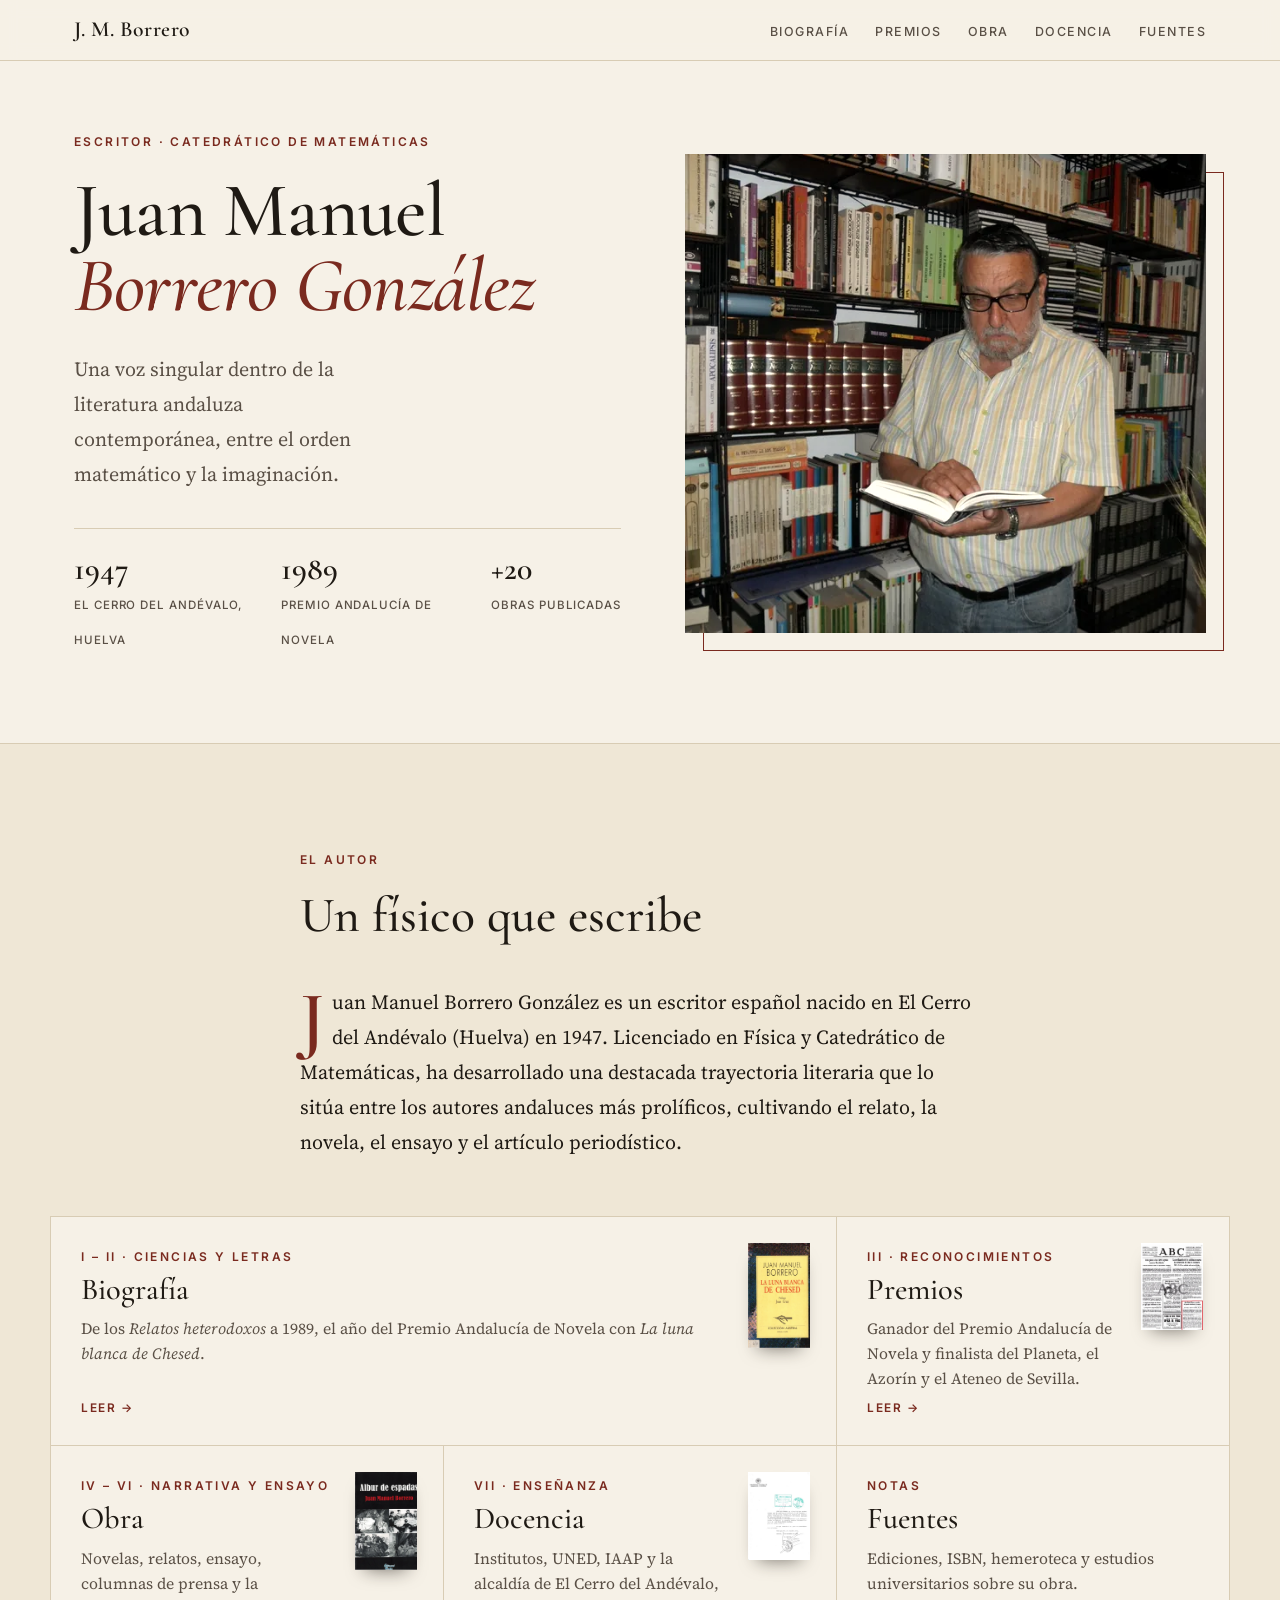
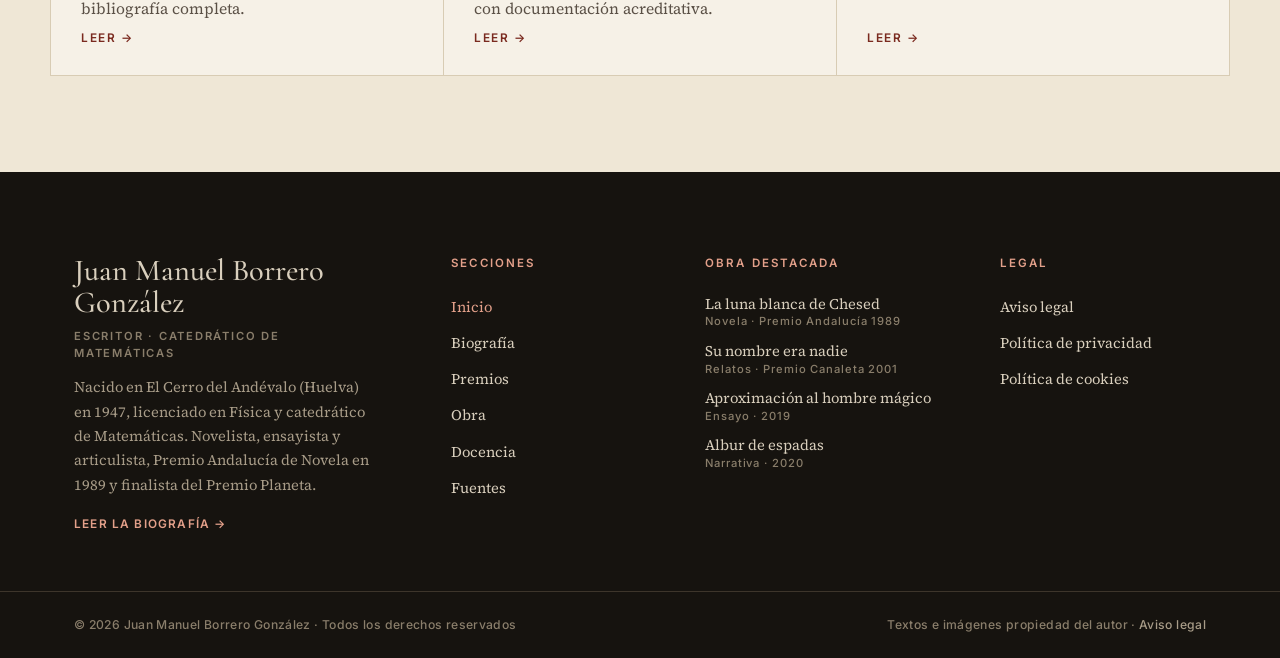
==== commit b809a6b7: "Web multipágina: secciones, bibliografía, palmarés, footer y páginas legales - Divide la landing en " ====
--- a/index.html
+++ b/index.html
@@ -1,168 +1,36 @@
 <!doctype html>
-<html lang="es">
+<html lang="es" data-root="">
 <head>
 <meta charset="utf-8">
 <meta name="viewport" content="width=device-width, initial-scale=1">
 <title>Juan Manuel Borrero González · Escritor</title>
 <meta name="description" content="Biografía del escritor Juan Manuel Borrero González (El Cerro del Andévalo, 1947): novelista, ensayista, articulista y catedrático de Matemáticas.">
+<meta name="theme-color" content="#f6f1e7">
+<script>document.documentElement.classList.add('js')</script>
 <link rel="preconnect" href="https://fonts.googleapis.com">
 <link rel="preconnect" href="https://fonts.gstatic.com" crossorigin>
 <link href="https://fonts.googleapis.com/css2?family=Cormorant+Garamond:ital,wght@0,500;0,600;1,500&family=Source+Serif+4:ital,opsz,wght@0,8..60,400;0,8..60,600;1,8..60,400&family=Inter:wght@500;600&display=swap" rel="stylesheet">
-<style>
-:root{
-  --paper:#f6f1e7; --paper-2:#efe7d6; --ink:#1f1a14; --ink-2:#5a5046; --rule:#d8ccb4;
-  --accent:#7a2a1f; --accent-soft:#f0dcd3; --night:#16130f;
-  --serif-d:"Cormorant Garamond",Georgia,serif; --serif:"Source Serif 4",Georgia,serif; --sans:Inter,system-ui,sans-serif;
-  --w:680px;
-}
-*{box-sizing:border-box}
-html{scroll-behavior:smooth;scroll-padding-top:72px}
-body{margin:0;background:var(--paper);color:var(--ink);font:400 1.125rem/1.75 var(--serif);-webkit-font-smoothing:antialiased}
-img{max-width:100%;display:block}
-a{color:var(--accent);text-underline-offset:3px}
-
-/* nav */
-.nav{position:sticky;top:0;z-index:20;background:color-mix(in srgb,var(--paper) 92%,transparent);backdrop-filter:blur(8px);border-bottom:1px solid var(--rule)}
-.nav-in{max-width:1180px;margin:auto;padding:14px 24px;display:flex;align-items:center;justify-content:space-between;gap:16px}
-.brand{font:600 1.35rem/1 var(--serif-d);letter-spacing:.02em;color:var(--ink);text-decoration:none}
-.nav ul{list-style:none;display:flex;gap:26px;margin:0;padding:0}
-.nav ul a{font:500 .78rem/1 var(--sans);letter-spacing:.12em;text-transform:uppercase;color:var(--ink-2);text-decoration:none}
-.nav ul a:hover{color:var(--accent)}
-.menu-btn{display:none;background:none;border:0;font:600 .78rem var(--sans);letter-spacing:.12em;text-transform:uppercase;color:var(--ink)}
-
-/* hero */
-.hero{max-width:1180px;margin:auto;padding:72px 24px 88px;display:grid;grid-template-columns:1.05fr 1fr;gap:64px;align-items:center}
-.eyebrow{font:600 .75rem/1 var(--sans);letter-spacing:.2em;text-transform:uppercase;color:var(--accent);margin:0 0 22px}
-.hero h1{font:500 clamp(2.8rem,6vw,5.2rem)/.98 var(--serif-d);margin:0 0 28px;letter-spacing:-.01em}
-.hero h1 em{font-style:italic;color:var(--accent)}
-.hero .lede{font-size:1.25rem;color:var(--ink-2);max-width:30ch;margin:0 0 36px}
-.facts{display:grid;grid-template-columns:repeat(3,auto);gap:28px;justify-content:start;border-top:1px solid var(--rule);padding-top:24px}
-.facts b{display:block;font:600 2rem/1 var(--serif-d);color:var(--ink)}
-.facts span{font:500 .72rem/1.3 var(--sans);letter-spacing:.08em;text-transform:uppercase;color:var(--ink-2)}
-.hero figure{margin:0;position:relative}
-.hero figure img{width:100%;aspect-ratio:4/4.4;object-fit:cover;filter:sepia(.12) contrast(1.02)}
-.hero figure::before{content:"";position:absolute;inset:18px -18px -18px 18px;border:1px solid var(--accent);z-index:-1}
-
-/* chapters */
-.chapter{padding:96px 24px;border-top:1px solid var(--rule)}
-.chapter.alt{background:var(--paper-2)}
-.ch-head{max-width:var(--w);margin:0 auto 44px}
-.ch-num{font:600 .75rem/1 var(--sans);letter-spacing:.2em;text-transform:uppercase;color:var(--accent)}
-.ch-head h2{font:500 clamp(2.1rem,4vw,3.1rem)/1.05 var(--serif-d);margin:14px 0 0}
-.prose{max-width:var(--w);margin:auto}
-.prose p{margin:0 0 1.35em;text-wrap:pretty}
-.prose .drop::first-letter{float:left;font:600 4.6rem/.8 var(--serif-d);color:var(--accent);margin:.08em .1em 0 0}
-.prose em.t{font-style:italic}
-
-/* footnote refs */
-sup.fn{font:600 .68rem/0 var(--sans);vertical-align:super;margin-left:1px}
-sup.fn a{text-decoration:none;padding:1px 4px;border-radius:3px;background:var(--accent-soft);color:var(--accent)}
-sup.fn a:hover{background:var(--accent);color:#fff}
-.pop{position:absolute;z-index:40;max-width:min(420px,calc(100vw - 32px));background:var(--night);color:#efe7d6;font:400 .86rem/1.55 var(--serif);padding:16px 18px;border-radius:6px;box-shadow:0 18px 40px -12px rgba(0,0,0,.45)}
-.pop a{color:#f3b9a6;word-break:break-all}
-.pop .n{font:600 .7rem var(--sans);letter-spacing:.14em;color:#c9bba2;display:block;margin-bottom:6px}
-
-/* figures inside text */
-.split{max-width:1080px;margin:56px auto;display:grid;grid-template-columns:1fr 1fr;gap:48px;align-items:center}
-.split.rev figure{order:2}
-.fig{margin:0}
-.fig img{box-shadow:0 22px 40px -22px rgba(31,26,20,.55);background:#fff}
-.fig figcaption{font:500 .78rem/1.4 var(--sans);color:var(--ink-2);margin-top:12px;letter-spacing:.02em}
-.fig figcaption b{color:var(--ink)}
-.covers{max-width:1080px;margin:56px auto;display:grid;grid-template-columns:repeat(3,1fr);gap:36px;align-items:end}
-.covers .fig img{width:100%;aspect-ratio:2/3;object-fit:cover}
-.covers .fig.clip img{object-fit:contain;background:#fbf8f1;padding:8px}
-.pull{font:500 italic clamp(1.6rem,2.6vw,2.1rem)/1.3 var(--serif-d);color:var(--accent);border-left:2px solid var(--accent);padding-left:24px;margin:0}
-
-/* prize band */
-.band{background:var(--night);color:#efe7d6;padding:88px 24px}
-.band .ch-head h2{color:#fff}
-.band .prose{color:#d9cfbd}
-.prizes{max-width:1080px;margin:48px auto 0;display:grid;grid-template-columns:repeat(4,1fr);border-top:1px solid #3d352b}
-.prize{padding:28px 22px 4px;border-right:1px solid #3d352b}
-.prize:last-child{border-right:0}
-.prize .y{font:600 .74rem var(--sans);letter-spacing:.16em;color:#d98c74}
-.prize h3{font:500 1.6rem/1.15 var(--serif-d);color:#fff;margin:10px 0 8px}
-.prize p{font-size:.9rem;line-height:1.55;color:#b9ad98;margin:0}
-.prize .tag{display:inline-block;margin-top:12px;font:600 .66rem var(--sans);letter-spacing:.14em;text-transform:uppercase;padding:4px 8px;border:1px solid #5d5245;color:#d9cfbd}
-.prize .tag.win{border-color:#d98c74;color:#d98c74}
-
-/* timeline */
-.tl{max-width:var(--w);margin:48px auto 0;list-style:none;padding:0;border-left:1px solid var(--rule)}
-.tl li{position:relative;padding:0 0 28px 28px}
-.tl li::before{content:"";position:absolute;left:-5px;top:.55em;width:9px;height:9px;border-radius:50%;background:var(--accent)}
-.tl .y{font:600 .76rem var(--sans);letter-spacing:.12em;color:var(--accent);display:block}
-.tl p{margin:2px 0 0;font-size:1rem;line-height:1.6}
-
-/* docs */
-.docs{max-width:1080px;margin:56px auto 0;display:grid;grid-template-columns:repeat(3,1fr);gap:28px}
-.doc{background:#fff;border:1px solid var(--rule);padding:14px;cursor:zoom-in;text-align:left;font:inherit;color:inherit}
-.doc img{width:100%;aspect-ratio:3/4;object-fit:cover;object-position:top}
-.doc b{display:block;font:600 1.15rem/1.25 var(--serif-d);margin:14px 2px 4px}
-.doc span{display:block;font:500 .74rem/1.4 var(--sans);color:var(--ink-2);margin:0 2px}
-
-/* notes */
-.notes{max-width:880px;margin:auto}
-.notes ol{padding-left:1.4em;margin:0;columns:1}
-.notes li{font-size:.92rem;line-height:1.6;color:var(--ink-2);padding:10px 0 10px 6px;border-bottom:1px solid var(--rule)}
-.notes li::marker{font:600 .8rem var(--sans);color:var(--accent)}
-.notes li:target{background:var(--accent-soft)}
-.notes a{word-break:break-all}
-
-footer{background:var(--night);color:#9d917e;padding:56px 24px;text-align:center;font:500 .8rem/1.6 var(--sans);letter-spacing:.04em}
-footer .brand{color:#efe7d6;display:block;margin-bottom:10px;font-size:1.6rem}
-
-/* lightbox */
-dialog{border:0;padding:0;background:transparent;max-width:92vw;max-height:92vh}
-dialog::backdrop{background:rgba(15,12,9,.88)}
-dialog img{max-height:88vh;width:auto;margin:auto}
-dialog button{position:fixed;top:18px;right:22px;background:none;border:0;color:#fff;font:500 2rem/1 var(--sans);cursor:pointer}
-
-.reveal{opacity:0;transform:translateY(18px);transition:opacity .8s ease,transform .8s ease}
-.reveal.in{opacity:1;transform:none}
-@media (prefers-reduced-motion:reduce){.reveal{opacity:1;transform:none;transition:none}}
-
-@media (max-width:900px){
-  .hero{grid-template-columns:1fr;gap:48px;padding-top:40px}
-  .hero figure{order:-1;max-width:520px}
-  .split{grid-template-columns:1fr;gap:28px}
-  .split.rev figure{order:0}
-  .split .fig{max-width:380px}
-  .covers,.docs{grid-template-columns:1fr 1fr;gap:20px}
-  .prizes{grid-template-columns:1fr 1fr}
-  .prize:nth-child(2){border-right:0}
-  .nav ul{display:none;position:absolute;top:100%;left:0;right:0;flex-direction:column;gap:0;background:var(--paper);border-bottom:1px solid var(--rule)}
-  .nav ul.open{display:flex}
-  .nav ul a{display:block;padding:16px 24px}
-  .menu-btn{display:block}
-}
-@media (max-width:560px){
-  body{font-size:1.06rem}
-  .chapter{padding:72px 16px}.hero{padding-left:16px;padding-right:16px}
-  .hero figure{margin-right:10px}.hero figure::before{inset:10px -10px -10px 10px}
-  .facts{grid-template-columns:repeat(3,1fr);gap:14px}.facts b{font-size:1.6rem}
-  .prizes{grid-template-columns:1fr}.prize{border-right:0;border-bottom:1px solid #3d352b;padding-bottom:22px}
-  .docs{grid-template-columns:1fr}
-}
-</style>
+<link rel="stylesheet" href="assets/styles.css">
 </head>
 <body>
 
-<nav class="nav">
+<a class="skip" href="#main">Saltar al contenido</a>
+<nav class="nav" aria-label="Principal">
   <div class="nav-in">
-    <a class="brand" href="#inicio">J. M. Borrero</a>
-    <button class="menu-btn" aria-expanded="false" aria-controls="menu">Menú</button>
+    <a class="brand" href="./">J. M. Borrero</a>
+    <button class="menu-btn" aria-expanded="false" aria-controls="menu"><svg width="20" height="20" viewBox="0 0 20 20" aria-hidden="true"><path class="l1" d="M3 6h14"/><path class="l2" d="M3 10h14"/><path class="l3" d="M3 14h14"/></svg><span>Menú</span></button>
     <ul id="menu">
-      <li><a href="#biografia">Biografía</a></li>
-      <li><a href="#premios">Premios</a></li>
-      <li><a href="#obra">Obra</a></li>
-      <li><a href="#docencia">Docencia</a></li>
-      <li><a href="#fuentes">Fuentes</a></li>
+      <li><a href="biografia/">Biografía</a></li>
+      <li><a href="premios/">Premios</a></li>
+      <li><a href="obra/">Obra</a></li>
+      <li><a href="docencia/">Docencia</a></li>
+      <li><a href="fuentes/">Fuentes</a></li>
     </ul>
   </div>
 </nav>
 
-<header class="hero" id="inicio">
+<main id="main">
+<header class="hero">
   <div>
     <p class="eyebrow">Escritor · Catedrático de Matemáticas</p>
     <h1>Juan Manuel<br><em>Borrero González</em></h1>
@@ -173,204 +41,53 @@
       <div><b>+20</b><span>Obras publicadas</span></div>
     </div>
   </div>
-  <figure><img src="img/foto1.jpg" alt="Juan Manuel Borrero leyendo un libro frente a su biblioteca"></figure>
+  <figure><img src="img/foto1-600.webp" srcset="img/foto1-600.webp 600w, img/foto1-1200.webp 1200w" sizes="(max-width:900px) 92vw, 540px" width="1200" height="1103" fetchpriority="high" alt="Juan Manuel Borrero leyendo un libro frente a su biblioteca"></figure>
 </header>
 
-<!-- I -->
-<section class="chapter" id="biografia">
-  <div class="ch-head reveal"><span class="ch-num">I · Ciencias y letras</span><h2>Un físico que escribe</h2></div>
+<section class="chapter alt">
+  <div class="ch-head reveal"><span class="ch-num">El autor</span><h2>Un físico que escribe</h2></div>
   <div class="prose reveal">
-    <p class="drop">Juan Manuel Borrero González es un escritor español nacido en El Cerro del Andévalo (Huelva) en 1947. Aunque su formación académica está vinculada a las ciencias, pues es licenciado en Física y Catedrático de Matemáticas<sup class="fn"><a href="#n1">1</a></sup>, ha desarrollado una destacada trayectoria literaria que lo sitúa entre los autores andaluces más prolíficos. A lo largo de varias décadas ha cultivado diversos géneros, desde el relato y la novela hasta el ensayo y el artículo periodístico, combinando en muchas ocasiones elementos filosóficos, históricos y simbólicos.</p>
+    <p class="drop">Juan Manuel Borrero González es un escritor español nacido en El Cerro del Andévalo (Huelva) en 1947. Licenciado en Física y Catedrático de Matemáticas, ha desarrollado una destacada trayectoria literaria que lo sitúa entre los autores andaluces más prolíficos, cultivando el relato, la novela, el ensayo y el artículo periodístico.</p>
   </div>
-  <div class="split reveal">
-    <figure class="fig"><img src="img/foto2.jpg" alt="Portada de Relatos heterodoxos" loading="lazy"><figcaption><b>Relatos heterodoxos</b> · Cuadernos de Al-Ándalus, 1988</figcaption></figure>
-    <div class="prose">
-      <p>Su primera obra publicada —de fuertes raíces borgianas— fue <em class="t">Relatos heterodoxos</em><sup class="fn"><a href="#n2">2</a></sup>, un conjunto de narraciones que ya mostraban algunas de sus características y que, posteriormente, definirían su proyecto literario: el gusto por lo insólito, la reflexión intelectual y la exploración de los límites entre realidad y ficción.</p>
-      <p>Esta publicación supuso el inicio de un sello de autor que pronto recibiría reconocimiento nacional.</p>
+  <div class="sections reveal">
+    <a class="card" href="biografia/"><img class="thumb" src="img/foto3-600.webp" srcset="img/foto3-600.webp 600w, img/foto3-1200.webp 1200w" sizes="120px" width="824" height="1400" alt="" loading="lazy"><span class="ch-num">I – II · Ciencias y letras</span><h3>Biografía</h3><p>De los <em>Relatos heterodoxos</em> a 1989, el año del Premio Andalucía de Novela con <em>La luna blanca de Chesed</em>.</p><span class="go">Leer →</span></a>
+    <a class="card" href="premios/"><img class="thumb" src="img/foto4-600.webp" srcset="img/foto4-600.webp 600w, img/foto4-1200.webp 1200w" sizes="120px" width="989" height="1400" alt="" loading="lazy"><span class="ch-num">III · Reconocimientos</span><h3>Premios</h3><p>Ganador del Premio Andalucía de Novela y finalista del Planeta, el Azorín y el Ateneo de Sevilla.</p><span class="go">Leer →</span></a>
+    <a class="card" href="obra/"><img class="thumb" src="img/foto6-600.webp" srcset="img/foto6-600.webp 600w, img/foto6-1200.webp 1200w" sizes="120px" width="885" height="1400" alt="" loading="lazy"><span class="ch-num">IV – VI · Narrativa y ensayo</span><h3>Obra</h3><p>Novelas, relatos, ensayo, columnas de prensa y la bibliografía completa.</p><span class="go">Leer →</span></a>
+    <a class="card" href="docencia/"><img class="thumb" src="img/doc-uned-600.webp" srcset="img/doc-uned-600.webp 600w, img/doc-uned-1200.webp 1200w" sizes="120px" width="990" height="1400" alt="" loading="lazy"><span class="ch-num">VII · Enseñanza</span><h3>Docencia</h3><p>Institutos, UNED, IAAP y la alcaldía de El Cerro del Andévalo, con documentación acreditativa.</p><span class="go">Leer →</span></a>
+    <a class="card" href="fuentes/"><span class="ch-num">Notas</span><h3>Fuentes</h3><p>Ediciones, ISBN, hemeroteca y estudios universitarios sobre su obra.</p><span class="go">Leer →</span></a>
+  </div>
+</section>
+</main>
+
+<footer class="site-footer">
+  <div class="f-grid">
+    <div class="f-col f-about">
+      <a class="f-brand" href="biografia/">Juan Manuel Borrero González</a>
+      <p class="f-role">Escritor · Catedrático de Matemáticas</p>
+      <p>Nacido en El Cerro del Andévalo (Huelva) en 1947, licenciado en Física y catedrático de Matemáticas. Novelista, ensayista y articulista, Premio Andalucía de Novela en 1989 y finalista del Premio Planeta.</p>
+      <a class="more" href="biografia/">Leer la biografía →</a>
+    </div>
+    <nav class="f-col" aria-label="Secciones">
+      <h2>Secciones</h2>
+      <ul><li><a href="./" aria-current="page">Inicio</a></li><li><a href="biografia/">Biografía</a></li><li><a href="premios/">Premios</a></li><li><a href="obra/">Obra</a></li><li><a href="docencia/">Docencia</a></li><li><a href="fuentes/">Fuentes</a></li></ul>
+    </nav>
+    <div class="f-col f-books">
+      <h2>Obra destacada</h2>
+      <ul><li><a href="obra/#bibliografia">La luna blanca de Chesed<small>Novela · Premio Andalucía 1989</small></a></li><li><a href="obra/#bibliografia">Su nombre era nadie<small>Relatos · Premio Canaleta 2001</small></a></li><li><a href="obra/#bibliografia">Aproximación al hombre mágico<small>Ensayo · 2019</small></a></li><li><a href="obra/#bibliografia">Albur de espadas<small>Narrativa · 2020</small></a></li></ul>
+    </div>
+    <nav class="f-col" aria-label="Información legal">
+      <h2>Legal</h2>
+      <ul><li><a href="aviso-legal/">Aviso legal</a></li><li><a href="privacidad/">Política de privacidad</a></li><li><a href="cookies/">Política de cookies</a></li></ul>
+    </nav>
+  </div>
+  <div class="f-bottom">
+    <div class="f-bottom-in">
+      <span>© 2026 Juan Manuel Borrero González · Todos los derechos reservados</span>
+      <span>Textos e imágenes propiedad del autor · <a href="aviso-legal/">Aviso legal</a></span>
     </div>
   </div>
-</section>
-
-<!-- II -->
-<section class="chapter alt">
-  <div class="ch-head reveal"><span class="ch-num">II · 1989</span><h2>El año de Juan Manuel Borrero</h2></div>
-  <div class="prose reveal">
-    <p>El año 1989 resultó especialmente importante para el autor<sup class="fn"><a href="#n3">3</a></sup>. En primer lugar obtuvo el II Premio Nacional de Relatos Ciudad de Algeciras con <em class="t">La del alba sería</em><sup class="fn"><a href="#n4">4</a></sup>, una obra que consolidó su prestigio como narrador. Ese mismo año consiguió el IV Premio Andalucía de Novela<sup class="fn"><a href="#n5">5</a></sup> con <em class="t">La luna blanca de Chesed</em><sup class="fn"><a href="#n6">6</a></sup>, considerada una de sus obras más relevantes.</p>
-  </div>
-  <div class="covers reveal">
-    <figure class="fig"><img src="img/foto5.jpg" alt="Portada de La del alba sería" loading="lazy"><figcaption><b>La del alba sería</b> · II Premio Nacional de Relatos Ciudad de Algeciras</figcaption></figure>
-    <figure class="fig"><img src="img/foto3.jpg" alt="Portada de La luna blanca de Chesed, Colección Austral" loading="lazy"><figcaption><b>La luna blanca de Chesed</b> · IV Premio Andalucía de Novela · Espasa Calpe</figcaption></figure>
-    <figure class="fig clip"><img src="img/foto4.jpg" alt="Portada de ABC de Sevilla del 27 de febrero de 1989 con la noticia del premio" loading="lazy"><figcaption><b>ABC de Sevilla</b> · 27 de febrero de 1989</figcaption></figure>
-  </div>
-  <div class="prose reveal">
-    <p>Esta novela destaca por la combinación de elementos históricos, filosóficos y esotéricos. Enmarcada en la baja Edad Media, aparecen en ella referencias a la cábala, al pensamiento pitagórico y a diversas corrientes místicas, integradas en una trama donde el misterio y la intriga desempeñan un papel fundamental.</p>
-    <blockquote class="pull">La crítica destacó la originalidad con la que el autor relaciona el orden matemático y la magia.</blockquote>
-    <p style="margin-top:1.35em">La crítica literaria<sup class="fn"><a href="#n7">7</a></sup> destacó la originalidad con la que el autor relaciona el orden matemático y la magia, dos conceptos aparentemente opuestos que en la novela aparecen estrechamente vinculados<sup class="fn"><a href="#n8">8</a></sup>.</p>
-  </div>
-</section>
-
-<!-- III -->
-<section class="band" id="premios">
-  <div class="ch-head reveal"><span class="ch-num" style="color:#d98c74">III · Reconocimientos</span><h2>Entre los grandes certámenes</h2></div>
-  <div class="prose reveal">
-    <p>Durante las décadas siguientes continuó desarrollando nuevos proyectos narrativos. Varias de sus obras fueron finalistas en importantes certámenes literarios, en la mayoría de las ocasiones bajo sus seudónimos más comunes: <em>Juan de la Trinidad</em> y <em>Xavier Suquet</em>. Esta circunstancia demuestra tanto su calidad literaria como su capacidad para competir en algunos de los concursos más prestigiosos del ámbito hispánico.</p>
-  </div>
-  <div class="prizes reveal">
-    <div class="prize"><span class="y">1989</span><h3>Premio Andalucía de Novela</h3><p>IV edición, con <em>La luna blanca de Chesed</em>.<sup class="fn"><a href="#n5">5</a></sup></p><span class="tag win">Ganador</span></div>
-    <div class="prize"><span class="y">1990 · 1993</span><h3>Premio Planeta</h3><p>Finalista en dos convocatorias.<sup class="fn"><a href="#n9">9</a></sup></p><span class="tag">Finalista</span></div>
-    <div class="prize"><span class="y">1992</span><h3>Premio Azorín</h3><p>Finalista.<sup class="fn"><a href="#n10">10</a></sup></p><span class="tag">Finalista</span></div>
-    <div class="prize"><span class="y">1991 · 1994</span><h3>Ateneo de Sevilla</h3><p>Finalista en dos convocatorias.<sup class="fn"><a href="#n11">11</a></sup></p><span class="tag">Finalista</span></div>
-  </div>
-</section>
-
-<!-- IV -->
-<section class="chapter" id="obra">
-  <div class="ch-head reveal"><span class="ch-num">IV · Narrativa</span><h2>Identidad, mito y misterio</h2></div>
-  <div class="prose reveal">
-    <p>En 2001 publicó <em class="t">Su nombre era nadie</em>, obra galardonada con el III Premio Internacional de Relatos «Canaleta»<sup class="fn"><a href="#n12">12</a></sup>. El título evoca la figura de Ulises en la mitología clásica y refleja los intereses narrativos del autor: la identidad humana y la construcción simbólica de los personajes, pululando, en esta ocasión, en las labores de la minería onubense de finales del XVIII, plena de conflictos sociales. Su publicación contribuyó a reforzar su prestigio dentro del género narrativo breve.</p>
-    <p>Tras algunos años de menor actividad editorial, el escritor regresó con fuerza en la década de 2010. En 2015 apareció <em class="t">En las riberas del Aqueronte</em><sup class="fn"><a href="#n13">13</a></sup>, novela cuyo título remite al río mitológico asociado al mundo de los muertos en la tradición griega. La obra profundiza en cuestiones existenciales, religiosas y metafísicas, integradas en una trama policiaca para desentrañar las actividades criminales de una secta demoníaca, tema este recurrente en la producción de Borrero.</p>
-    <p>Posteriormente (2018) publicó <em class="t">Los manuscritos de la lechuza</em><sup class="fn"><a href="#n14">14</a></sup>, obra inspirada parcialmente en un relato premiado años antes<sup class="fn"><a href="#n15">15</a></sup> y que combina elementos de misterio, simbolismo esotérico y reflexión cultural.</p>
-    <p>Lo especial de su obra queda patente en el interés demostrado —no solo a nivel nacional— por la investigación literaria en el ámbito universitario<sup class="fn"><a href="#n16">16</a></sup>.</p>
-  </div>
-</section>
-
-<!-- V -->
-<section class="chapter alt">
-  <div class="ch-head reveal"><span class="ch-num">V · Ensayo y prensa</span><h2>El pensamiento y la columna</h2></div>
-  <div class="prose reveal">
-    <p>Además de la narrativa, Juan Manuel Borrero ha cultivado el ensayo. Una muestra de ello es <em class="t">Aproximación al hombre mágico</em> (2019)<sup class="fn"><a href="#n17">17</a></sup>, donde analiza aspectos relacionados con el pensamiento simbólico, las creencias y la dimensión espiritual del individuo. Este interés por los aspectos ocultos o trascendentes de la experiencia humana aparece también en buena parte de sus novelas, lo que dota a su obra de una notable coherencia temática.</p>
-    <p>Paralelamente a las actividades puramente literarias, pero concomitantes con ellas, participó en presentaciones y congresos literarios<sup class="fn"><a href="#n18">18</a></sup>, pliegos de creación<sup class="fn"><a href="#n19">19</a></sup> y pregonó alguna importante Feria del Libro<sup class="fn"><a href="#n20">20</a></sup>.</p>
-    <p>Otra faceta destacada de su producción es la actividad periodística. Durante años colaboró con distintos medios de comunicación y publicó artículos de opinión (Suplemento Cultural <em>La Isla</em> de <em>Europa Sur</em>; <em>El Mundo</em>, edición para Huelva). Una selección de estos textos fue recopilada en <em class="t">Letra capitular</em><sup class="fn"><a href="#n21">21</a></sup>, obra que permite conocer una dimensión más personal y ensayística del autor. En su columna semanal <em>El rincón del fraile</em> (2005/06) se abordaban temas culturales, políticos, sociales y literarios desde una perspectiva crítica y reflexiva.</p>
-  </div>
-</section>
-
-<!-- VI -->
-<section class="chapter">
-  <div class="ch-head reveal"><span class="ch-num">VI · Obra reciente</span><h2>Las últimas publicaciones</h2></div>
-  <div class="split reveal">
-    <figure class="fig"><img src="img/foto6.jpg" alt="Portada de Albur de espadas, Editorial Onuba" loading="lazy"><figcaption><b>Albur de espadas</b> · Editorial Onuba, 2020</figcaption></figure>
-    <div class="prose">
-      <p>Entre sus últimas publicaciones destacan <em class="t">Imposturas</em><sup class="fn"><a href="#n22">22</a></sup>, <em class="t">Albur de espadas</em><sup class="fn"><a href="#n23">23</a></sup> y <em class="t">De profetas y herejes</em><sup class="fn"><a href="#n24">24</a></sup>, obras que continúan explorando los grandes temas presentes en toda su trayectoria: la búsqueda de la verdad, la identidad, el misterio, la historia y la condición humana.</p>
-    </div>
-  </div>
-  <div class="split rev reveal">
-    <figure class="fig"><img src="img/foto7.jpg" alt="Portada de Problemas resueltos para el acceso a la Universidad: Cálculo" loading="lazy"><figcaption><b>Problemas resueltos para el acceso a la Universidad</b> · Cálculo</figcaption></figure>
-    <div class="prose">
-      <p>Complementariamente, también ha publicado diversos manuales<sup class="fn"><a href="#n25">25</a></sup> y libros didácticos relacionados con las matemáticas<sup class="fn"><a href="#n26">26</a></sup>, lo que evidencia la singular combinación entre ciencias y letras que caracteriza su acción intelectual.</p>
-    </div>
-  </div>
-  <div class="prose reveal">
-    <p>Resumiendo, la obra de este autor destaca por su variedad de géneros, la riqueza de sus referencias culturales y filosóficas y su capacidad para combinar pensamiento racional e imaginación. Sus novelas y relatos muestran un especial interés por los aspectos simbólicos y trascendentes de la existencia humana, mientras que sus ensayos y artículos reflejan una profunda inquietud intelectual. Gracias a ello, se ha consolidado como una voz singular dentro de la literatura andaluza contemporánea<sup class="fn"><a href="#n27">27</a></sup>.</p>
-  </div>
-</section>
-
-<!-- VII -->
-<section class="chapter alt" id="docencia">
-  <div class="ch-head reveal"><span class="ch-num">VII · Enseñanza y servicio público</span><h2>Una vida en las aulas</h2></div>
-  <div class="prose reveal">
-    <p>Cerrando la información sobre la figura de Borrero, cabe señalar su vinculación con el mundo de las enseñanzas medias<sup class="fn"><a href="#n28">28</a></sup>, universitarias<sup class="fn"><a href="#n29">29</a></sup> y la Administración Pública<sup class="fn"><a href="#n30">30</a></sup>. Como colofón informativo, su leve paso por el mundo de la política durante el cuatrienio 2007/11, donde ejerció, con mayoría absoluta, como alcalde de su localidad natal.</p>
-  </div>
-  <ol class="tl reveal">
-    <li><span class="y">1971 – 1976</span><p>Jefe de Estudios del Instituto de Bachillerato Mixto 2 de Algeciras (hoy «El Kursaal»).</p></li>
-    <li><span class="y">1974 – 1985</span><p>Profesor tutor en el centro de la UNED de Algeciras desde su fundación: Álgebra I y II, Análisis I y II y Curso de Acceso para mayores de 25 años.</p></li>
-    <li><span class="y">1977 – 1980</span><p>Director del Instituto de Bachillerato «José Cadalso» de San Roque.</p></li>
-    <li><span class="y">1984</span><p>Catedrático de Matemáticas tras concurso-oposición (BOE 166, 12 de julio de 1984).</p></li>
-    <li><span class="y">1990 – 1998</span><p>Director del Instituto de Bachillerato a Distancia de Sevilla.</p></li>
-    <li><span class="y">1997 – 1999</span><p>Coordinador y profesor de Matemáticas del curso de acceso a la Universidad para funcionarios del IAAP.</p></li>
-    <li><span class="y">1998 – 1999</span><p>Director del Instituto Provincial de Formación de Adultos de Sevilla y coordinador del área de Matemáticas para la educación secundaria de adultos.</p></li>
-    <li><span class="y">2007 – 2011</span><p>Alcalde de El Cerro del Andévalo, con mayoría absoluta.</p></li>
-  </ol>
-
-  <div class="ch-head reveal" style="margin-top:72px;margin-bottom:0"><span class="ch-num">Acreditaciones</span><h2 style="font-size:2rem">Documentación</h2></div>
-  <div class="docs reveal">
-    <button class="doc" data-full="img/doc-uned.jpg"><img src="img/doc-uned.jpg" alt="Nombramiento de profesor tutor de la UNED" loading="lazy"><b>Nombramiento Profesor Tutor</b><span>UNED · Centro Asociado de Algeciras · curso 1976-77</span></button>
-    <button class="doc" data-full="img/doc-catedratico.jpg"><img src="img/doc-catedratico.jpg" alt="Título de funcionario de carrera del cuerpo de Catedráticos" loading="lazy"><b>Título de Catedrático</b><span>Cuerpo de Catedráticos de Enseñanza Secundaria · 2008</span></button>
-    <button class="doc" data-full="img/foto8.jpg"><img src="img/foto8.jpg" alt="Acreditación de profesor colaborador del IAAP" loading="lazy"><b>Profesor colaborador</b><span>Instituto Andaluz de Administración Pública · 1998</span></button>
-  </div>
-</section>
-
-<!-- NOTAS -->
-<section class="chapter" id="fuentes">
-  <div class="ch-head"><span class="ch-num">Fuentes</span><h2>Notas y referencias</h2></div>
-  <div class="notes">
-    <ol>
-      <li id="n1">Título de licenciatura expedido por la Universidad de Sevilla, inscrito en el folio 22, nº 90 de 13 de mayo de 1971. Tras proceso de concurso-oposición, catedrático por Resolución de la Dirección General de Personal y Servicios de 5 de julio de 1984 (BOE 166 de 12 de julio de 1984).</li>
-      <li id="n2">Editorial Cuadernos de Al-Ándalus, 1988. ISBN: 84-86209-19-6. Reedición (2019) por Independently Published, ISBN 9781799290889. Referencias de prensa: Diario de Cádiz (2/8/1988); Sur de Málaga (25/10/88); Diario Área del Campo de Gibraltar (25/10/88); Diario de Cádiz (25/10/88). Recortes conservados y digitalizados por el autor. <a href="https://escritores.org/libros/index.php/item/relatos-heterodoxos" target="_blank" rel="noopener">escritores.org/…/relatos-heterodoxos</a></li>
-      <li id="n3">Téllez, J. J. «El año de Juan Manuel Borrero y otros eventos». Revista <em>Almoraima</em>, 1989. <a href="https://dialnet.unirioja.es/servlet/articulo?codigo=2446943" target="_blank" rel="noopener">dialnet.unirioja.es/servlet/articulo?codigo=2446943</a></li>
-      <li id="n4">Ediciones del Centro Andaluz, 1989. ISBN: 978-84-86209-23-0. Reedición (2019) por Independently Published, ISBN 9781796632071. Referencias de prensa: Diario de Cádiz (27/12/1988 y 21/04/89); Sur de Málaga (24/12/88); Diario Área del Campo de Gibraltar (24/12/88); Diario Europa Sur (24/12/88, 20/04/89 y 21/04/89). <a href="https://escritores.org/libros/index.php/item/la-del-alba-seria" target="_blank" rel="noopener">escritores.org/…/la-del-alba-seria</a></li>
-      <li id="n5">Hemeroteca: <a href="http://hemeroteca.sevilla.abc.es/nav/Navigate.exe/hemeroteca/sevilla/abc.sevilla/1989/02/27/013.html" target="_blank" rel="noopener">ABC Sevilla 27/02/1989 p. 13</a> · <a href="http://hemeroteca.abcdesevilla.es/nav/Navigate.exe/hemeroteca/sevilla/abc.sevilla/1989/02/27/044.html" target="_blank" rel="noopener">ABC Sevilla 27/02/1989 p. 44</a> · <a href="http://hemeroteca.abcdesevilla.es/nav/Navigate.exe/hemeroteca/sevilla/abc.sevilla/1989/02/28/091.html" target="_blank" rel="noopener">ABC Sevilla 28/02/1989 p. 91</a> · <a href="http://elpais.com/diario/1989/02/27/cultura/604537211_850215.html" target="_blank" rel="noopener">El País 27/02/1989</a> · <a href="http://hemeroteca.abc.es/nav/Navigate.exe/hemeroteca/madrid/abc/1989/09/02/054.html" target="_blank" rel="noopener">ABC Madrid 02/09/1989 p. 54</a></li>
-      <li id="n6">Editorial Espasa Calpe. Colección Nueva Austral nº 91. ISBN: 84-239-1891-2. <a href="https://escritores.org/libros/index.php/item/la-luna-blanca-de-chesed" target="_blank" rel="noopener">escritores.org/…/la-luna-blanca-de-chesed</a></li>
-      <li id="n7"><a href="http://hemeroteca.abcdesevilla.es/nav/Navigate.exe/hemeroteca/sevilla/abc.sevilla/1989/12/30/101.html" target="_blank" rel="noopener">ABC Sevilla 30/12/1989 p. 101</a> · <a href="http://hemeroteca.abcdesevilla.es/nav/Navigate.exe/hemeroteca/sevilla/abc.sevilla/1990/03/17/054.html" target="_blank" rel="noopener">ABC Sevilla 17/03/1990 p. 54</a></li>
-      <li id="n8">Faílde, Domingo F. «Juan Manuel Borrero, cifra y magia del universo». Suplemento cultural de SUR (Málaga), núm. 228, 1989. «Azul», Suplemento cultural del Periódico de Guadalete (Jerez). Reseñas digitalizadas por el autor.</li>
-      <li id="n9">Referencias de prensa: Europa Sur (13/10/90); Europa Sur (16/10/90), portada y p. 4; ABC de Sevilla (12/10/93); Correo de Andalucía (12/10/93).</li>
-      <li id="n10">Referencias de prensa: Información de Alicante y La Verdad de Murcia (24/11/92).</li>
-      <li id="n11">Referencias de prensa: ABC de Sevilla y Correo de Andalucía (9/05/91); ABC de Sevilla (14/06/94).</li>
-      <li id="n12">Editorial Essan (ISBN: 84-930908-3-2). Referencias de prensa: Diario Huelva Información (17/11/2001 y 19/11/2001). <a href="https://www.escritores.org/libros/index.php/item/iii-premio-nacional-relatos-canaleta-su-nombre-era-nadie" target="_blank" rel="noopener">escritores.org/…/su-nombre-era-nadie</a></li>
-      <li id="n13">Editorial Círculo Rojo (ISBN: 978-84-9076-808-2). <a href="https://www.youtube.com/watch?v=TAvungXM_ng" target="_blank" rel="noopener">Vídeo en YouTube</a> · <a href="https://www.escritores.org/libros/index.php/item/en-las-riberas-del-aqueronte" target="_blank" rel="noopener">escritores.org/…/en-las-riberas-del-aqueronte</a></li>
-      <li id="n14">Apeyron Ediciones. ISBN: 978-84-17182-55-7. <a href="https://escritores.org/libros/index.php/item/los-manuscritos-de-la-lechuza" target="_blank" rel="noopener">escritores.org/…/los-manuscritos-de-la-lechuza</a></li>
-      <li id="n15">«Tríptico», obra ganadora del I Certamen Literario «Distrito Macarena», convocado en una única ocasión. Las certificaciones oficiales obran en poder del autor.</li>
-      <li id="n16">Sani, Elisabetta (2001). <em>La narrativa di Juan Manuel Borrero González</em> [Tesi di laurea]. Facoltà di Lettere e Filosofia, Letteratura Spagnola Moderna e Contemporanea. Università degli Studi di Firenze. Relatrice: Prof.ssa Edi Bastianelli.</li>
-      <li id="n17">Editorial Círculo Rojo, con prólogo del catedrático Miguel Florián. ISBN: 978-84-1317-352-8. <a href="https://www.youtube.com/watch?v=pPWNVsGws4o" target="_blank" rel="noopener">Book trailer</a> · <a href="https://escritores.org/libros/index.php/item/aproximacion-al-hombre-magico" target="_blank" rel="noopener">escritores.org/…/aproximacion-al-hombre-magico</a> · Revista literaria «El Tendedero» de Daniel Lebrato: <a href="https://daniellebrato.com/2020/10/30/valle-inclan-de-bolsillo/" target="_blank" rel="noopener">daniellebrato.com/…/valle-inclan-de-bolsillo</a></li>
-      <li id="n18">Presentación del libro de J. J. Téllez <em>Amor negro</em> (Europa Sur, 13/11/90 y 18/11/90). Junto a Mercedes Escolano, presentación de <em>El ocaso del girasol</em> de Paloma Fernández Gomá (Europa Sur y Área, 24/04/91). Junto a José Francisco Martínez López, ex rector de la Universidad de Huelva, presentación de <em>La musealización del patrimonio</em> de J. M. González Parrilla, del que fue prologuista (El Mundo, ed. Huelva, 23/05/2010). Presentación de <em>Cenar tormentas</em> de Diego Maestre, del que fue prologuista. Congreso de escritores campogibraltareños: Diario de Cádiz (3/11/88 y 6/11/88), Sur de Málaga (6/11/88), Diario Área (6/11/88).</li>
-      <li id="n19">Separata del número 0 de <em>Almoraima. Revista de Estudios Campogibraltareños</em> (diciembre 1988). <a href="https://institutoecg.es/almoraima/index.php/revista/article/view/1638" target="_blank" rel="noopener">institutoecg.es/almoraima/…/1638</a></li>
-      <li id="n20">Referencias de prensa: Europa Sur (30/03/89); ABC de Sevilla (3/9/89), sección cultura, p. 75; Europa Sur (4/05/89) p. 8; Europa Sur (5/05/89); Europa Sur (6/05/89); Área (7/05/89) pp. 2 y 4.</li>
-      <li id="n21">2019. Independently Published. ISBN: 9781091760936. <a href="https://escritores.org/libros/index.php/item/letra-capitular-art-de-prensa" target="_blank" rel="noopener">escritores.org/…/letra-capitular</a></li>
-      <li id="n22">2019. Independently Published. ISBN: 9781086832846. <a href="https://escritores.org/libros/index.php/item/imposturas" target="_blank" rel="noopener">escritores.org/…/imposturas</a></li>
-      <li id="n23">2020. Editorial Onuba. ISBN: 978-84-121334-6-2. <a href="https://escritores.org/libros/index.php/item/albur-de-espadas" target="_blank" rel="noopener">escritores.org/…/albur-de-espadas</a> · Crítica en «El Tendedero» por Daniel Lebrato: <a href="https://daniellebrato.com/2020/10/29/literatura-gran-best-seller/" target="_blank" rel="noopener">daniellebrato.com/…/literatura-gran-best-seller</a></li>
-      <li id="n24">2021. Independently Published. ISBN 9798702023427. Incluye el relato «Euphorbo el heresiarca», finalista en el I Certamen de Relatos «Agustín Sánchez Rodríguez». <a href="https://escritores.org/libros/index.php/item/de-profetas-y-herejes-relatos" target="_blank" rel="noopener">escritores.org/…/de-profetas-y-herejes</a> · Crítica en «El Tendedero»: <a href="https://daniellebrato.com/2021/03/22/juan-manuel-borrero-teoria-y-practica-del-subrayado/" target="_blank" rel="noopener">daniellebrato.com/…/teoria-y-practica-del-subrayado</a></li>
-      <li id="n25">Unidades didácticas para la Enseñanza de Adultos (Independently Published): Introducción al Álgebra (ISBN 9798631840577); Introducción a las Funciones (ISBN 9798639129735); Introducción a la Trigonometría (ISBN 9798641195681); Progresiones. Aplicaciones (ISBN 97986638298418); Geometría básica (ISBN 9798633921113).</li>
-      <li id="n26">Problemas resueltos para el acceso a la Universidad (Independently Published): Álgebra Lineal (ISBN 9798646765094); Cálculo (ISBN 9798653197529); Geometría (ISBN 9798650038368).</li>
-      <li id="n27">Juan de Dios Ruiz Copete, <em>Narradores andaluces de la posguerra</em>, ISBN 978-84-472-0650-6. Antología de autores onubenses <em>Lo que cayó del Conquero</em>: <a href="http://nuestronombre.es/cacua/catalogo/narrativa/lo-que-cayo-del-conquero" target="_blank" rel="noopener">nuestronombre.es/…/lo-que-cayo-del-conquero</a>. Proyecto de literatura independiente onubense. ABC literario (30/12/90), pp. IV y V. Tomo III de <em>Historia de Algeciras</em>, cap. VII (Literatura), p. 239. Obras catalogadas en la BNE y en la Red Pública de Bibliotecas de Andalucía.</li>
-      <li id="n28">Cursos 71/72 a 75/76: Jefe de Estudios del Instituto de Bachillerato Mixto 2 de Algeciras (hoy «El Kursaal»). Cursos 77/78 a 79/80: Director del IB «José Cadalso» de San Roque. Cursos 90/91 a 97/98: Director del Instituto de Bachillerato a Distancia de Sevilla. Curso 98/99: Director del Instituto Provincial de Formación de Adultos de Sevilla. Por nombramiento de 24/11/98 de la Dirección General de FP y Solidaridad, coordinador del área de Matemáticas del proyecto de materiales curriculares para la educación secundaria de adultos.</li>
-      <li id="n29">Desde su fundación (curso 74/75) hasta el curso 84/85, profesor tutor en el centro de la UNED de Algeciras: Álgebra I y II, Análisis I y II y, algún curso, el Curso de Acceso a la Universidad para mayores de 25 años.</li>
-      <li id="n30">Cursos 97/98 y 98/99: coordinador y profesor de Matemáticas del curso para funcionarios de Acceso a la Universidad para mayores de 25 años, organizado por el Instituto Andaluz de Administración Pública (IAAP).</li>
-    </ol>
-  </div>
-</section>
-
-<footer>
-  <span class="brand">Juan Manuel Borrero González</span>
-  Escritor · El Cerro del Andévalo, 1947<br>© 2026 · Todos los derechos reservados
 </footer>
 
-<dialog id="lb"><button aria-label="Cerrar">×</button><img alt=""></dialog>
-
-<script>
-// menú móvil
-const mb=document.querySelector('.menu-btn'),menu=document.getElementById('menu');
-mb.onclick=()=>{const o=menu.classList.toggle('open');mb.setAttribute('aria-expanded',o)};
-menu.querySelectorAll('a').forEach(a=>a.onclick=()=>menu.classList.remove('open'));
-
-// notas emergentes
-let pop;
-function closePop(){pop&&pop.remove();pop=null}
-document.querySelectorAll('sup.fn a').forEach(a=>{
-  a.addEventListener('click',e=>{
-    e.preventDefault();e.stopPropagation();
-    const id=a.getAttribute('href').slice(1),note=document.getElementById(id);
-    if(pop&&pop.dataset.id===id){closePop();return}
-    closePop();
-    pop=document.createElement('div');pop.className='pop';pop.dataset.id=id;
-    pop.innerHTML='<span class="n">NOTA '+id.slice(1)+'</span>'+note.innerHTML+' <a href="#'+id+'" style="display:block;margin-top:8px;word-break:normal">Ver en Fuentes →</a>';
-    document.body.appendChild(pop);
-    const r=a.getBoundingClientRect(),w=pop.offsetWidth;
-    let x=r.left+window.scrollX-w/2;x=Math.max(16,Math.min(x,document.documentElement.clientWidth-w-16));
-    pop.style.left=x+'px';pop.style.top=(r.bottom+window.scrollY+10)+'px';
-    pop.addEventListener('click',ev=>ev.stopPropagation());
-    pop.querySelector('a[href^="#n"]').onclick=closePop;
-  });
-});
-document.addEventListener('click',closePop);
-document.addEventListener('keydown',e=>e.key==='Escape'&&closePop());
-
-// lightbox documentos
-const lb=document.getElementById('lb');
-document.querySelectorAll('.doc').forEach(d=>d.onclick=()=>{lb.querySelector('img').src=d.dataset.full;lb.querySelector('img').alt=d.querySelector('img').alt;lb.showModal()});
-lb.onclick=()=>lb.close();
-
-// aparición suave
-const io=new IntersectionObserver(es=>es.forEach(e=>{if(e.isIntersecting){e.target.classList.add('in');io.unobserve(e.target)}}),{threshold:.12});
-document.querySelectorAll('.reveal').forEach(el=>io.observe(el));
-</script>
+<script src="assets/site.js" defer></script>
 </body>
 </html>
--- a/assets/styles.css
+++ b/assets/styles.css
@@ -0,0 +1,269 @@
+:root{
+  --paper:#f6f1e7; --paper-2:#efe7d6; --ink:#1f1a14; --ink-2:#5a5046; --rule:#d8ccb4;
+  --accent:#7a2a1f; --accent-soft:#f0dcd3; --night:#16130f; --night-rule:#3d352b; --night-ink:#d9cfbd; --night-accent:#e3a08a;
+  --serif-d:"Cormorant Garamond",Georgia,serif; --serif:"Source Serif 4",Georgia,serif; --sans:Inter,system-ui,sans-serif;
+  --w:680px; --ease:cubic-bezier(.2,.7,.2,1);
+}
+*{box-sizing:border-box}
+html{scroll-behavior:smooth;scroll-padding-top:80px}
+body{margin:0;background:var(--paper);color:var(--ink);font:400 1.25rem/1.75 var(--serif);-webkit-font-smoothing:antialiased}
+img{max-width:100%;height:auto;display:block}
+a{color:var(--accent);text-underline-offset:3px}
+h1,h2,h3{text-wrap:balance}
+
+/* foco de teclado visible */
+:focus-visible{outline:2px solid var(--accent);outline-offset:3px;border-radius:2px}
+.band :focus-visible,footer :focus-visible,.pop :focus-visible,dialog :focus-visible{outline-color:var(--night-accent)}
+.skip{position:absolute;left:16px;top:-60px;z-index:50;background:var(--ink);color:#fff;padding:10px 16px;font:600 .8rem var(--sans);text-decoration:none;transition:top .2s}
+.skip:focus{top:12px}
+
+/* nav */
+.nav{position:sticky;top:0;z-index:20;background:color-mix(in srgb,var(--paper) 92%,transparent);backdrop-filter:blur(8px);-webkit-backdrop-filter:blur(8px);border-bottom:1px solid var(--rule)}
+.nav-in{max-width:1180px;margin:auto;padding:10px 24px;min-height:60px;display:flex;align-items:center;justify-content:space-between;gap:16px}
+.brand{font:600 1.35rem/1 var(--serif-d);letter-spacing:.02em;color:var(--ink);text-decoration:none}
+.nav ul{list-style:none;display:flex;gap:26px;margin:0;padding:0}
+.nav ul a{display:inline-block;padding:10px 0;font:500 .78rem/1 var(--sans);letter-spacing:.12em;text-transform:uppercase;color:var(--ink-2);text-decoration:none;transition:color .2s}
+.nav ul a:hover{color:var(--accent)}
+.nav ul a[aria-current="page"]{color:var(--accent);box-shadow:inset 0 -2px 0 var(--accent)}
+.menu-btn{display:none;align-items:center;gap:8px;min-height:44px;padding:0 12px;margin-right:-12px;background:none;border:0;cursor:pointer;font:600 .78rem var(--sans);letter-spacing:.12em;text-transform:uppercase;color:var(--ink)}
+.menu-btn svg path{stroke:currentColor;stroke-width:1.6;stroke-linecap:round;transition:transform .25s var(--ease),opacity .2s;transform-origin:10px 10px}
+.menu-btn[aria-expanded="true"] .l1{transform:rotate(45deg) translateY(4px)}
+.menu-btn[aria-expanded="true"] .l2{opacity:0}
+.menu-btn[aria-expanded="true"] .l3{transform:rotate(-45deg) translateY(-4px)}
+
+/* hero (portada) */
+.hero{max-width:1180px;margin:auto;padding:72px 24px 88px;display:grid;grid-template-columns:1.05fr 1fr;gap:64px;align-items:center}
+.eyebrow{font:600 .75rem/1.5 var(--sans);letter-spacing:.2em;text-transform:uppercase;color:var(--accent);margin:0 0 22px}
+.hero h1{font:500 clamp(2.8rem,6vw,5.2rem)/.98 var(--serif-d);margin:0 0 28px;letter-spacing:-.01em}
+.hero h1 em{font-style:italic;color:var(--accent)}
+.hero .lede{font-size:1.25rem;color:var(--ink-2);max-width:30ch;margin:0 0 36px}
+.facts{display:grid;grid-template-columns:repeat(3,auto);gap:28px;justify-content:start;border-top:1px solid var(--rule);padding-top:24px}
+.facts b{display:block;font:600 2rem/1 var(--serif-d);color:var(--ink)}
+.facts span{font:500 .72rem/1.3 var(--sans);letter-spacing:.08em;text-transform:uppercase;color:var(--ink-2)}
+.hero figure{margin:0;position:relative;isolation:isolate}
+.hero figure img{width:100%;height:auto;filter:sepia(.12) contrast(1.02)}
+.hero figure::before{content:"";position:absolute;inset:18px -18px -18px 18px;border:1px solid var(--accent);z-index:-1}
+
+/* cabecera de página interna */
+.page-head{position:relative;overflow:hidden;isolation:isolate;padding:88px 24px 72px;text-align:center;background:radial-gradient(ellipse 70% 90% at 50% 0%,var(--paper-2),var(--paper) 70%)}
+.page-head::before{content:attr(data-num);position:absolute;left:50%;top:50%;transform:translate(-50%,-52%);z-index:-1;font:500 clamp(10rem,26vw,20rem)/1 var(--serif-d);color:var(--accent);opacity:.07;pointer-events:none;white-space:nowrap}
+.page-head h1{font:500 clamp(2.6rem,5.5vw,4.4rem)/1 var(--serif-d);margin:0 0 22px;letter-spacing:-.01em}
+.page-head h1 em{font-style:italic;color:var(--accent)}
+.page-head .lede{font-size:1.2rem;color:var(--ink-2);max-width:46ch;margin:0 auto}
+.page-head .lede::after{content:"";display:block;width:56px;height:1px;background:var(--accent);margin:34px auto 0}
+.page-head .crumbs{font:500 .74rem/1 var(--sans);letter-spacing:.1em;text-transform:uppercase;color:var(--ink-2);margin:0 0 30px}
+.crumbs a{color:var(--ink-2);text-decoration:none}
+.crumbs a:hover{color:var(--accent)}
+.crumbs span{margin:0 6px;opacity:.6}
+
+/* capítulos */
+.chapter{padding:96px 24px;border-top:1px solid var(--rule)}
+.chapter.alt{background:var(--paper-2)}
+.ch-head{max-width:var(--w);margin:0 auto 44px}
+.ch-num{font:600 .75rem/1 var(--sans);letter-spacing:.2em;text-transform:uppercase;color:var(--accent)}
+.ch-head h2{font:500 clamp(2.1rem,4vw,3.1rem)/1.05 var(--serif-d);margin:14px 0 0}
+.prose{max-width:var(--w);margin:auto}
+.prose p{margin:0 0 1.35em;text-wrap:pretty}
+.prose .drop::first-letter{float:left;font:600 4.6rem/.8 var(--serif-d);color:var(--accent);margin:.08em .1em 0 0}
+.prose em.t{font-style:italic}
+
+/* llamadas a nota */
+sup.fn{font:600 .68rem/0 var(--sans);vertical-align:super;margin-left:1px}
+sup.fn a{text-decoration:none;padding:2px 5px;border-radius:3px;background:var(--accent-soft);color:var(--accent);transition:background .2s,color .2s}
+sup.fn a:hover{background:var(--accent);color:#fff}
+.band sup.fn a{background:#3a2a22;color:var(--night-accent)}
+.band sup.fn a:hover{background:var(--night-accent);color:var(--night)}
+.pop{position:absolute;z-index:40;max-width:min(420px,calc(100vw - 32px));background:var(--night);color:#efe7d6;font:400 .86rem/1.55 var(--serif);padding:16px 18px;border-radius:6px;box-shadow:0 18px 40px -12px rgba(0,0,0,.45);animation:pop .18s var(--ease)}
+@keyframes pop{from{opacity:0;transform:translateY(-4px)}}
+.pop a{color:#f3b9a6;overflow-wrap:anywhere}
+.pop .n{font:600 .7rem var(--sans);letter-spacing:.14em;color:#c9bba2;display:block;margin-bottom:6px}
+
+/* figuras */
+.split{max-width:1080px;margin:56px auto;display:grid;grid-template-columns:1fr 1fr;gap:48px;align-items:center}
+.split.rev figure{order:2}
+.fig{margin:0}
+.fig img{box-shadow:0 22px 40px -22px rgba(31,26,20,.55);background:#fff}
+.fig figcaption{font:500 .78rem/1.4 var(--sans);color:var(--ink-2);margin-top:12px;letter-spacing:.02em}
+.fig figcaption b{color:var(--ink)}
+.covers{max-width:1080px;margin:56px auto;display:grid;grid-template-columns:repeat(3,1fr);gap:36px;align-items:end}
+.covers .fig img{width:100%;height:auto}
+.covers .fig.clip img{background:#fbf8f1;padding:8px}
+.pull{font:500 italic clamp(1.6rem,2.6vw,2.1rem)/1.3 var(--serif-d);color:var(--accent);border-left:2px solid var(--accent);padding-left:24px;margin:0}
+
+/* banda oscura (premios) */
+.band{background:var(--night);color:var(--night-ink);padding:88px 24px 96px}
+.band .prose{color:var(--night-ink)}
+.palmares{max-width:1000px;margin:56px auto 0;padding:0;list-style:none;border-top:1px solid var(--night-rule)}
+.palmares li{display:grid;grid-template-columns:150px 1fr auto;gap:32px;align-items:center;padding:30px 4px;border-bottom:1px solid var(--night-rule);transition:background .25s}
+.palmares li:hover{background:#1e1a15}
+.palmares .y{font:600 .9rem var(--sans);letter-spacing:.12em;color:var(--night-accent)}
+.palmares h3{font:500 clamp(1.7rem,2.6vw,2.15rem)/1.15 var(--serif-d);color:#fff;margin:0 0 4px}
+.palmares p{font-size:1.1rem;line-height:1.5;color:#b9ad98;margin:0}
+.palmares li.win h3{color:#fff}
+.tag{display:inline-block;font:600 .76rem var(--sans);letter-spacing:.14em;text-transform:uppercase;padding:7px 12px;border:1px solid #5d5245;color:var(--night-ink);white-space:nowrap}
+.tag.win{border-color:var(--night-accent);color:var(--night-accent)}
+
+/* crítica y estudio */
+.facets{max-width:1080px;margin:auto;display:grid;grid-template-columns:repeat(3,1fr);gap:28px}
+.facet{background:#fff;border:1px solid var(--rule);padding:28px 26px}
+.facet .y{font:600 .72rem var(--sans);letter-spacing:.16em;text-transform:uppercase;color:var(--accent)}
+.facet h3{font:500 1.6rem/1.15 var(--serif-d);margin:10px 0 10px}
+.facet p{font-size:.98rem;line-height:1.6;color:var(--ink-2);margin:0}
+
+/* cronología */
+.tl{max-width:var(--w);margin:0 auto;list-style:none;padding:0;border-left:1px solid var(--rule)}
+.tl li{position:relative;padding:0 0 28px 28px}
+.tl li::before{content:"";position:absolute;left:-5px;top:.55em;width:9px;height:9px;border-radius:50%;background:var(--accent);box-shadow:0 0 0 4px var(--paper-2)}
+.tl .y{font:600 .76rem var(--sans);letter-spacing:.12em;color:var(--accent);display:block}
+.tl p{margin:2px 0 0;font-size:1rem;line-height:1.6}
+
+/* documentos */
+.docs{max-width:1080px;margin:56px auto 0;display:grid;grid-template-columns:repeat(3,1fr);gap:28px}
+.doc{background:#fff;border:1px solid var(--rule);padding:14px;cursor:zoom-in;text-align:left;font:inherit;color:inherit;transition:transform .3s var(--ease),box-shadow .3s}
+.doc:hover{transform:translateY(-3px);box-shadow:0 20px 36px -24px rgba(31,26,20,.5)}
+.doc img{width:100%;height:auto}
+.doc b{display:block;font:600 1.15rem/1.25 var(--serif-d);margin:14px 2px 4px}
+.doc span{display:block;font:500 .74rem/1.4 var(--sans);color:var(--ink-2);margin:0 2px}
+
+/* bibliografía */
+.books{max-width:1080px;margin:auto;display:grid;grid-template-columns:repeat(4,1fr);gap:44px 28px}
+.book{display:flex;flex-direction:column}
+.book .cover{position:relative;aspect-ratio:2/3;margin-bottom:16px;display:flex;align-items:flex-end;justify-content:center;transition:transform .35s var(--ease)}
+.book:hover .cover{transform:translateY(-4px)}
+.book .cover img{max-width:100%;max-height:100%;width:auto;height:auto;box-shadow:0 22px 34px -22px rgba(31,26,20,.6)}
+.cover-t{width:100%;height:100%;box-shadow:0 22px 34px -22px rgba(31,26,20,.6);display:flex;flex-direction:column;justify-content:space-between;padding:18px 16px;background:var(--accent);color:#f6efe3;border-left:6px solid rgba(0,0,0,.18);text-align:center}
+.cover-t[data-g="Novela"]{background:#2e3a34}
+.cover-t[data-g="Ensayo"],.cover-t[data-g="Artículos"]{background:#3b3328}
+.cover-t[data-g="Didáctica"]{background:#2b3446}
+.cover-t span{font:600 .62rem var(--sans);letter-spacing:.18em;text-transform:uppercase;opacity:.75}
+.cover-t b{font:500 italic 1.45rem/1.15 var(--serif-d)}
+.cover-t i{font:500 .68rem var(--sans);letter-spacing:.12em;text-transform:uppercase;font-style:normal;opacity:.75}
+.book .meta{font:600 .7rem var(--sans);letter-spacing:.14em;text-transform:uppercase;color:var(--accent)}
+.book h3{font:500 1.35rem/1.15 var(--serif-d);margin:6px 0 4px}
+.book p{font-size:.88rem;line-height:1.5;color:var(--ink-2);margin:0 0 10px;flex:1}
+.book a{font:600 .72rem var(--sans);letter-spacing:.08em;text-decoration:none;padding:6px 0}
+.book a:hover{text-decoration:underline}
+
+/* fuentes */
+.notes{max-width:880px;margin:auto}
+.note-group+.note-group{margin-top:64px}
+.note-group h2{display:flex;justify-content:space-between;align-items:baseline;gap:16px;flex-wrap:wrap;font:500 2rem/1.1 var(--serif-d);margin:0 0 12px;padding-bottom:12px;border-bottom:2px solid var(--ink)}
+.note-group h2 a{font:600 .72rem var(--sans);letter-spacing:.12em;text-transform:uppercase;text-decoration:none}
+.notes ol{padding-left:1.6em;margin:0}
+.notes li{font-size:.95rem;line-height:1.65;color:var(--ink-2);padding:12px 0 12px 8px;border-bottom:1px solid var(--rule)}
+.notes li::marker{font:600 .8rem var(--sans);color:var(--accent)}
+.notes li:target{background:var(--accent-soft);animation:flash 1.6s ease}
+@keyframes flash{from{background:#e9bfae}}
+.notes a{overflow-wrap:anywhere}
+.notes-page{border-top:0;padding-top:24px}
+
+/* portada: tarjetas */
+.sections{max-width:1180px;margin:56px auto 0;display:grid;grid-template-columns:repeat(3,1fr);gap:1px;background:var(--rule);border:1px solid var(--rule)}
+.card{position:relative;background:var(--paper);padding:34px 30px 30px;text-decoration:none;color:var(--ink);display:flex;flex-direction:column;gap:10px;transition:background .25s}
+.card:hover{background:#fff}
+.card:first-child{grid-column:span 2}
+.card .thumb{position:absolute;top:26px;right:26px;width:62px;height:auto;box-shadow:0 10px 18px -10px rgba(31,26,20,.6);transition:transform .35s var(--ease)}
+.card:hover .thumb{transform:translateY(-3px)}
+.card:has(.thumb){padding-right:108px}
+.card h3{font:500 1.9rem/1.1 var(--serif-d);margin:0}
+.card p{font-size:.98rem;line-height:1.6;color:var(--ink-2);margin:0;flex:1}
+.card .go{font:600 .74rem var(--sans);letter-spacing:.14em;text-transform:uppercase;color:var(--accent)}
+.card:hover .go{text-decoration:underline;text-underline-offset:4px}
+
+/* cabecera de autor (biografía) */
+.author-head{background:radial-gradient(ellipse 80% 100% at 70% 0%,var(--paper-2),var(--paper) 70%);border-bottom:1px solid var(--rule)}
+.author-in{max-width:1080px;margin:auto;padding:64px 24px 72px;display:grid;grid-template-columns:minmax(0,400px) 1fr;gap:64px;align-items:center}
+.author-head figure{margin:0 18px 18px 0;position:relative;isolation:isolate}
+.author-head figure img{width:100%;height:auto;filter:sepia(.12) contrast(1.02)}
+.author-head figure::before{content:"";position:absolute;inset:18px -18px -18px 18px;border:1px solid var(--accent);z-index:-1}
+.author-head figcaption{font:500 .74rem/1.4 var(--sans);color:var(--ink-2);margin-top:12px}
+.author-head .crumbs{font:500 .74rem/1 var(--sans);letter-spacing:.1em;text-transform:uppercase;color:var(--ink-2);margin:0 0 28px}
+.author-head h1{font:500 clamp(2.8rem,5.6vw,4.8rem)/.98 var(--serif-d);margin:0 0 24px;letter-spacing:-.01em}
+.author-head h1 em{font-style:italic;color:var(--accent)}
+.author-head .lede{font-size:1.2rem;color:var(--ink-2);max-width:36ch;margin:0 0 30px}
+.author-head dl{display:grid;grid-template-columns:auto 1fr;gap:10px 24px;margin:0;padding-top:24px;border-top:1px solid var(--rule);font-size:1rem}
+.author-head dt{font:600 .72rem/1.9 var(--sans);letter-spacing:.14em;text-transform:uppercase;color:var(--accent)}
+.author-head dd{margin:0;line-height:1.5}
+
+/* páginas legales */
+.legal h2{font:500 1.7rem/1.2 var(--serif-d);margin:2em 0 .5em}
+.legal h2:first-child{margin-top:0}
+.legal ul{padding-left:1.2em;margin:0 0 1.35em}
+.legal li{margin-bottom:.4em}
+.fill{background:#fff3c4;padding:0 4px;border-radius:2px;font-style:normal}
+.updated{font:500 .8rem var(--sans);color:var(--ink-2);margin-top:3em}
+
+/* pie profesional */
+.site-footer{background:var(--night);color:#a89c88;font:400 .92rem/1.65 var(--serif)}
+.f-grid{max-width:1180px;margin:auto;padding:80px 24px 56px;display:grid;grid-template-columns:1.6fr 1fr 1.2fr 1fr;gap:48px}
+.f-col h2{font:600 .72rem/1 var(--sans);letter-spacing:.18em;text-transform:uppercase;color:var(--night-accent);margin:6px 0 22px}
+.f-col ul{list-style:none;margin:0;padding:0}
+.f-col li{margin-bottom:6px}
+.f-col a{color:var(--night-ink);text-decoration:none;display:inline-block;padding:3px 0;transition:color .2s}
+.f-col a:hover{color:var(--night-accent)}
+.f-col a[aria-current="page"]{color:var(--night-accent)}
+.f-brand{display:block;font:500 1.9rem/1.05 var(--serif-d);color:#f3ece0;text-decoration:none;margin-bottom:6px}
+.f-role{font:600 .7rem/1.5 var(--sans);letter-spacing:.16em;text-transform:uppercase;color:#8a7e6b;margin:0 0 18px}
+.f-about p{margin:0 0 14px;max-width:38ch}
+.f-about .more{font:600 .74rem var(--sans);letter-spacing:.1em;text-transform:uppercase;color:var(--night-accent)}
+.f-books a{line-height:1.35}
+.f-books small{display:block;font:500 .7rem var(--sans);letter-spacing:.08em;color:#8a7e6b}
+.f-bottom{border-top:1px solid var(--night-rule)}
+.f-bottom-in{max-width:1180px;margin:auto;padding:24px;display:flex;justify-content:space-between;flex-wrap:wrap;gap:8px 24px;font:500 .76rem/1.5 var(--sans);letter-spacing:.03em;color:#8a7e6b}
+.f-bottom a{color:#a89c88;text-decoration:none}
+.f-bottom a:hover{color:var(--night-accent)}
+.site-footer :focus-visible{outline-color:var(--night-accent)}
+@media (max-width:980px){.f-grid{grid-template-columns:1fr 1fr;gap:44px 36px}}
+@media (max-width:860px){.author-in{grid-template-columns:1fr;gap:40px;padding-top:40px}.author-head figure{max-width:420px}}
+@media (max-width:560px){.f-grid{grid-template-columns:1fr;padding:60px 16px 40px}.f-bottom-in{padding:20px 16px;flex-direction:column}.author-in{padding:32px 16px 56px}}
+
+/* visor de documentos */
+dialog{border:0;padding:0;background:transparent;max-width:92vw;max-height:92vh}
+dialog::backdrop{background:rgba(15,12,9,.88)}
+dialog img{max-height:88vh;width:auto;margin:auto}
+dialog button{position:fixed;top:14px;right:16px;width:48px;height:48px;background:none;border:0;color:#fff;font:500 2rem/1 var(--sans);cursor:pointer}
+
+/* aparición suave: solo con JS activo, el contenido nunca queda oculto sin él */
+.js .reveal{opacity:0;transform:translateY(18px);transition:opacity .8s var(--ease),transform .8s var(--ease)}
+.js .reveal.in{opacity:1;transform:none}
+@media (prefers-reduced-motion:reduce){
+  html{scroll-behavior:auto}
+  .js .reveal{opacity:1;transform:none;transition:none}
+  *,*::before,*::after{animation:none!important;transition:none!important}
+}
+
+@media (max-width:900px){
+  .hero{grid-template-columns:1fr;gap:48px;padding-top:40px}
+  .hero figure{order:-1;max-width:520px}
+  .split{grid-template-columns:1fr;gap:28px}
+  .split.rev figure{order:0}
+  .split .fig{max-width:380px}
+  .covers,.docs{grid-template-columns:1fr 1fr;gap:20px}
+  .books{grid-template-columns:repeat(3,1fr)}
+  .facets{grid-template-columns:1fr}
+  .sections{grid-template-columns:1fr 1fr}
+  .card:first-child{grid-column:auto}
+  .card:last-child{grid-column:span 2}
+  .nav ul{display:none;position:absolute;top:100%;left:0;right:0;flex-direction:column;gap:0;background:var(--paper);border-bottom:1px solid var(--rule);box-shadow:0 18px 30px -20px rgba(31,26,20,.35)}
+  .nav ul.open{display:flex}
+  .nav ul a{display:block;padding:16px 24px;font-size:.85rem}
+  .nav ul a[aria-current="page"]{box-shadow:inset 3px 0 0 var(--accent);background:var(--paper-2)}
+  .menu-btn{display:flex}
+}
+@media (max-width:640px){
+  .palmares li{grid-template-columns:1fr auto;gap:6px 16px;padding:20px 0}
+  .palmares .y{grid-column:1 / -1}
+  .palmares li>div{grid-column:1}
+}
+@media (max-width:560px){
+  body{font-size:1.15rem}
+  .chapter{padding:72px 16px}.hero{padding-left:16px;padding-right:16px}.band{padding:72px 16px}
+  .hero figure{margin-right:10px}.hero figure::before{inset:10px -10px -10px 10px}
+  .facts{grid-template-columns:repeat(3,1fr);gap:14px}.facts b{font-size:1.6rem}
+  .page-head{padding:56px 16px 48px}
+  .nav-in{padding:8px 16px}
+  .docs,.sections{grid-template-columns:1fr}
+  .card:last-child{grid-column:auto}
+  .books{grid-template-columns:1fr 1fr;gap:36px 18px}
+  .cover-t b{font-size:1.2rem}
+}
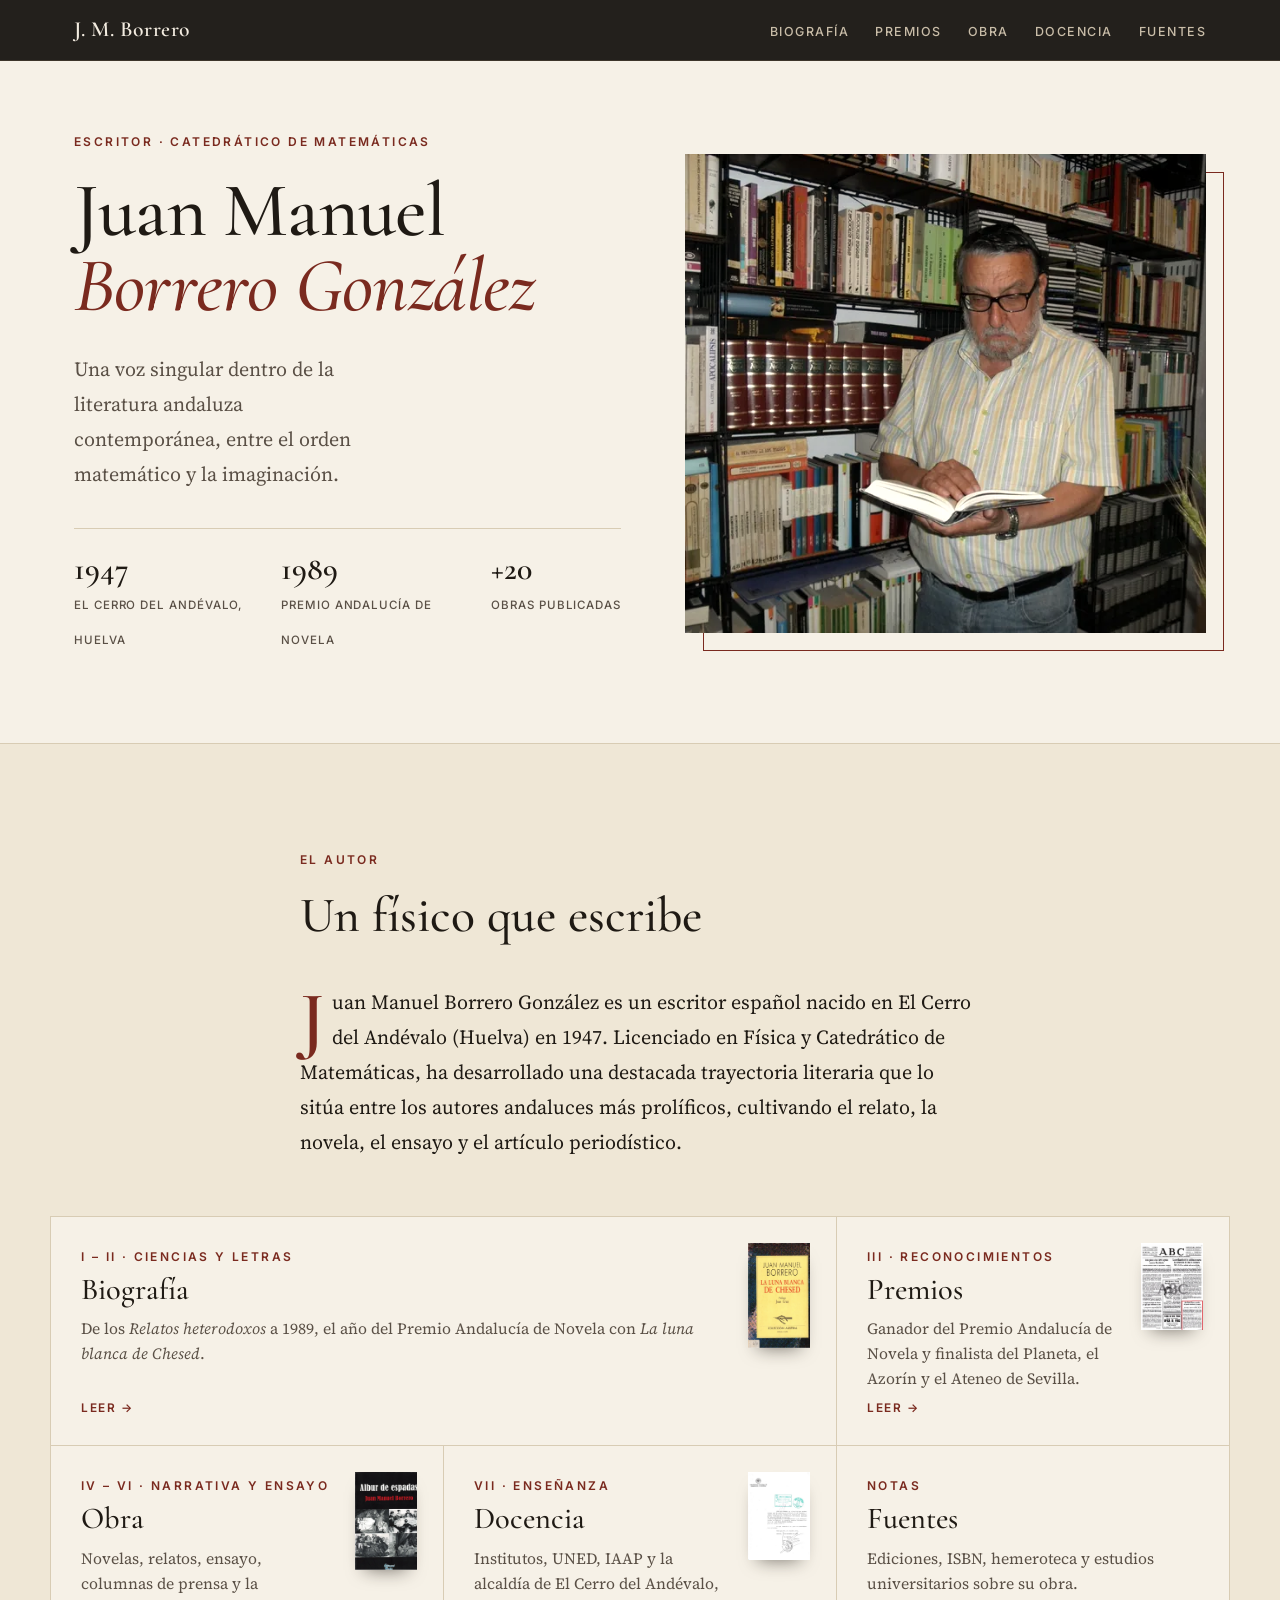
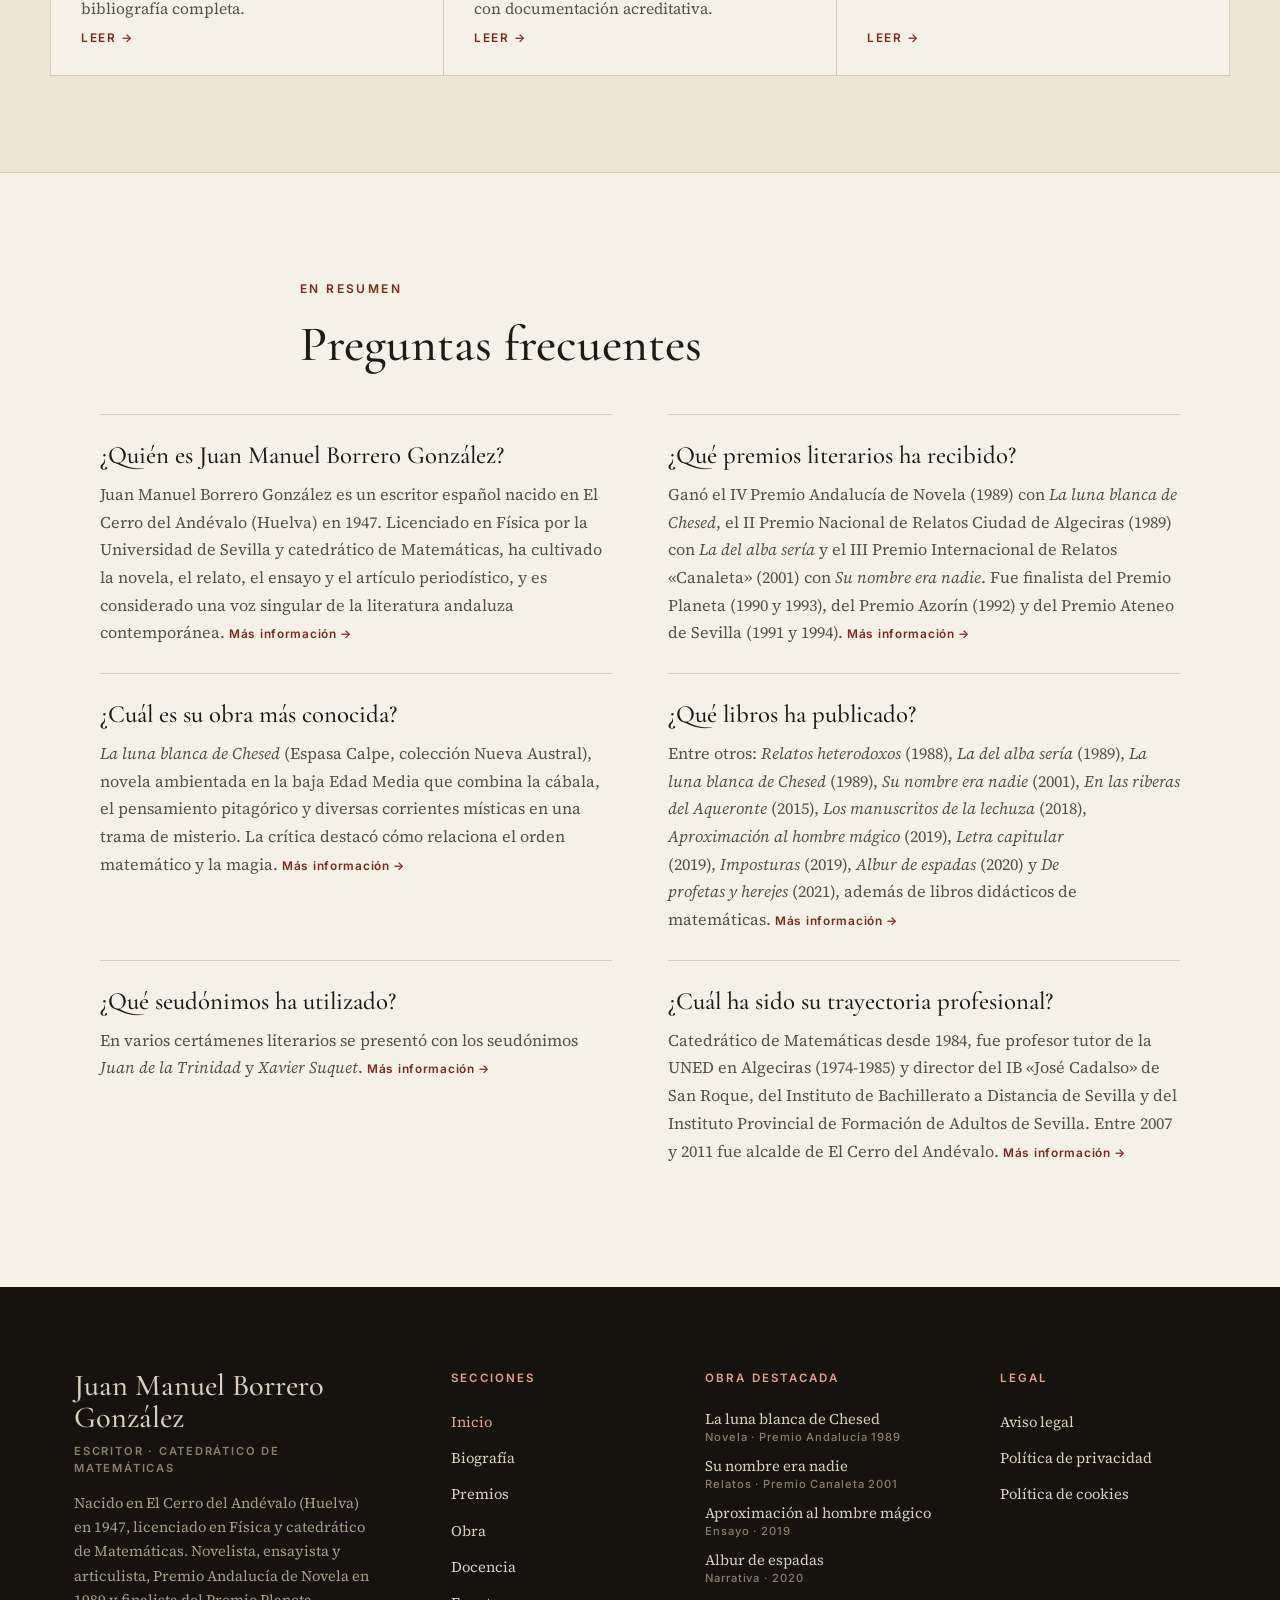
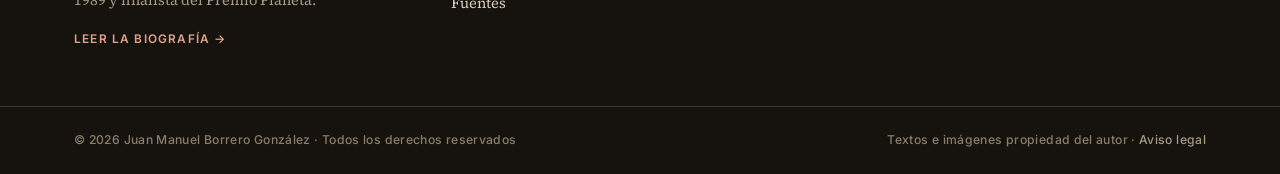
==== commit 18db9a4c: "Portadas, nombramiento de Director, cabecera oscura y optimización SEO/GEO - Portadas nuevas en la b" ====
--- a/index.html
+++ b/index.html
@@ -3,9 +3,192 @@
 <head>
 <meta charset="utf-8">
 <meta name="viewport" content="width=device-width, initial-scale=1">
-<title>Juan Manuel Borrero González · Escritor</title>
-<meta name="description" content="Biografía del escritor Juan Manuel Borrero González (El Cerro del Andévalo, 1947): novelista, ensayista, articulista y catedrático de Matemáticas.">
-<meta name="theme-color" content="#f6f1e7">
+<title>Juan Manuel Borrero González · Escritor y catedrático de Matemáticas</title>
+<meta name="description" content="Escritor y catedrático de Matemáticas nacido en El Cerro del Andévalo (Huelva) en 1947. Premio Andalucía de Novela 1989. Biografía, libros y premios.">
+<meta name="theme-color" content="#16130f">
+<link rel="canonical" href="https://jrsepul2020.github.io/jmbarreropremium/">
+<meta name="robots" content="index, follow, max-image-preview:large, max-snippet:-1">
+<meta name="author" content="Juan Manuel Borrero González">
+<link rel="icon" href="https://jrsepul2020.github.io/jmbarreropremium/favicon.svg" type="image/svg+xml">
+<link rel="icon" href="https://jrsepul2020.github.io/jmbarreropremium/favicon-32.png" sizes="32x32" type="image/png">
+<link rel="apple-touch-icon" href="https://jrsepul2020.github.io/jmbarreropremium/apple-touch-icon.png">
+<meta property="og:type" content="website">
+<meta property="og:locale" content="es_ES">
+<meta property="og:site_name" content="Juan Manuel Borrero González">
+<meta property="og:title" content="Juan Manuel Borrero González · Escritor y catedrático de Matemáticas">
+<meta property="og:description" content="Escritor y catedrático de Matemáticas nacido en El Cerro del Andévalo (Huelva) en 1947. Premio Andalucía de Novela 1989. Biografía, libros y premios.">
+<meta property="og:url" content="https://jrsepul2020.github.io/jmbarreropremium/">
+<meta property="og:image" content="https://jrsepul2020.github.io/jmbarreropremium/img/og-juan-manuel-borrero.jpg">
+<meta property="og:image:width" content="1200">
+<meta property="og:image:height" content="630">
+<meta property="og:image:alt" content="Juan Manuel Borrero González, escritor, en su biblioteca">
+<meta name="twitter:card" content="summary_large_image">
+<meta name="twitter:title" content="Juan Manuel Borrero González · Escritor y catedrático de Matemáticas">
+<meta name="twitter:description" content="Escritor y catedrático de Matemáticas nacido en El Cerro del Andévalo (Huelva) en 1947. Premio Andalucía de Novela 1989. Biografía, libros y premios.">
+<meta name="twitter:image" content="https://jrsepul2020.github.io/jmbarreropremium/img/og-juan-manuel-borrero.jpg">
+<script type="application/ld+json">
+{
+ "@context": "https://schema.org",
+ "@graph": [
+  {
+   "@type": "WebSite",
+   "@id": "https://jrsepul2020.github.io/jmbarreropremium/#web",
+   "url": "https://jrsepul2020.github.io/jmbarreropremium/",
+   "name": "Juan Manuel Borrero González",
+   "inLanguage": "es-ES",
+   "description": "Web oficial sobre la vida y la obra del escritor y catedrático Juan Manuel Borrero González.",
+   "about": {
+    "@id": "https://jrsepul2020.github.io/jmbarreropremium/#autor"
+   },
+   "publisher": {
+    "@id": "https://jrsepul2020.github.io/jmbarreropremium/#autor"
+   }
+  },
+  {
+   "@type": "Person",
+   "@id": "https://jrsepul2020.github.io/jmbarreropremium/#autor",
+   "name": "Juan Manuel Borrero González",
+   "givenName": "Juan Manuel",
+   "familyName": "Borrero González",
+   "alternateName": [
+    "J. M. Borrero",
+    "Juan Manuel Borrero",
+    "Juan de la Trinidad",
+    "Xavier Suquet"
+   ],
+   "description": "Escritor español nacido en El Cerro del Andévalo (Huelva) en 1947, licenciado en Física y catedrático de Matemáticas. Novelista, cuentista, ensayista y articulista; IV Premio Andalucía de Novela (1989) con La luna blanca de Chesed y finalista del Premio Planeta (1990 y 1993).",
+   "birthDate": "1947",
+   "birthPlace": {
+    "@type": "Place",
+    "name": "El Cerro del Andévalo, Huelva, España",
+    "address": {
+     "@type": "PostalAddress",
+     "addressLocality": "El Cerro del Andévalo",
+     "addressRegion": "Huelva",
+     "addressCountry": "ES"
+    }
+   },
+   "nationality": {
+    "@type": "Country",
+    "name": "España"
+   },
+   "jobTitle": [
+    "Escritor",
+    "Catedrático de Matemáticas"
+   ],
+   "hasOccupation": [
+    {
+     "@type": "Occupation",
+     "name": "Escritor"
+    },
+    {
+     "@type": "Occupation",
+     "name": "Catedrático de Matemáticas de Enseñanza Secundaria"
+    }
+   ],
+   "alumniOf": {
+    "@type": "CollegeOrUniversity",
+    "name": "Universidad de Sevilla"
+   },
+   "knowsAbout": [
+    "Literatura",
+    "Novela histórica",
+    "Relato",
+    "Ensayo",
+    "Esoterismo y pensamiento simbólico",
+    "Matemáticas",
+    "Física"
+   ],
+   "knowsLanguage": "es",
+   "award": [
+    "IV Premio Andalucía de Novela (1989)",
+    "II Premio Nacional de Relatos Ciudad de Algeciras (1989)",
+    "III Premio Internacional de Relatos «Canaleta» (2001)",
+    "I Certamen Literario «Distrito Macarena»",
+    "Finalista del Premio Planeta (1990 y 1993)",
+    "Finalista del Premio Azorín (1992)",
+    "Finalista del Premio Ateneo de Sevilla (1991 y 1994)"
+   ],
+   "image": "https://jrsepul2020.github.io/jmbarreropremium/img/foto1-1200.webp",
+   "url": "https://jrsepul2020.github.io/jmbarreropremium/biografia/"
+  },
+  {
+   "@type": "WebPage",
+   "@id": "https://jrsepul2020.github.io/jmbarreropremium/#pagina",
+   "url": "https://jrsepul2020.github.io/jmbarreropremium/",
+   "name": "Juan Manuel Borrero González · Escritor y catedrático de Matemáticas",
+   "description": "Escritor y catedrático de Matemáticas nacido en El Cerro del Andévalo (Huelva) en 1947. Premio Andalucía de Novela 1989. Biografía, libros y premios.",
+   "inLanguage": "es-ES",
+   "isPartOf": {
+    "@id": "https://jrsepul2020.github.io/jmbarreropremium/#web"
+   },
+   "about": {
+    "@id": "https://jrsepul2020.github.io/jmbarreropremium/#autor"
+   },
+   "primaryImageOfPage": {
+    "@type": "ImageObject",
+    "url": "https://jrsepul2020.github.io/jmbarreropremium/img/og-juan-manuel-borrero.jpg"
+   },
+   "dateModified": "2026-11-11"
+  },
+  {
+   "@type": "FAQPage",
+   "@id": "https://jrsepul2020.github.io/jmbarreropremium/#preguntas",
+   "inLanguage": "es-ES",
+   "mainEntity": [
+    {
+     "@type": "Question",
+     "name": "¿Quién es Juan Manuel Borrero González?",
+     "acceptedAnswer": {
+      "@type": "Answer",
+      "text": "Juan Manuel Borrero González es un escritor español nacido en El Cerro del Andévalo (Huelva) en 1947. Licenciado en Física por la Universidad de Sevilla y catedrático de Matemáticas, ha cultivado la novela, el relato, el ensayo y el artículo periodístico, y es considerado una voz singular de la literatura andaluza contemporánea."
+     }
+    },
+    {
+     "@type": "Question",
+     "name": "¿Qué premios literarios ha recibido?",
+     "acceptedAnswer": {
+      "@type": "Answer",
+      "text": "Ganó el IV Premio Andalucía de Novela (1989) con La luna blanca de Chesed, el II Premio Nacional de Relatos Ciudad de Algeciras (1989) con La del alba sería y el III Premio Internacional de Relatos «Canaleta» (2001) con Su nombre era nadie. Fue finalista del Premio Planeta (1990 y 1993), del Premio Azorín (1992) y del Premio Ateneo de Sevilla (1991 y 1994)."
+     }
+    },
+    {
+     "@type": "Question",
+     "name": "¿Cuál es su obra más conocida?",
+     "acceptedAnswer": {
+      "@type": "Answer",
+      "text": "La luna blanca de Chesed (Espasa Calpe, colección Nueva Austral), novela ambientada en la baja Edad Media que combina la cábala, el pensamiento pitagórico y diversas corrientes místicas en una trama de misterio. La crítica destacó cómo relaciona el orden matemático y la magia."
+     }
+    },
+    {
+     "@type": "Question",
+     "name": "¿Qué libros ha publicado?",
+     "acceptedAnswer": {
+      "@type": "Answer",
+      "text": "Entre otros: Relatos heterodoxos (1988), La del alba sería (1989), La luna blanca de Chesed (1989), Su nombre era nadie (2001), En las riberas del Aqueronte (2015), Los manuscritos de la lechuza (2018), Aproximación al hombre mágico (2019), Letra capitular (2019), Imposturas (2019), Albur de espadas (2020) y De profetas y herejes (2021), además de libros didácticos de matemáticas."
+     }
+    },
+    {
+     "@type": "Question",
+     "name": "¿Qué seudónimos ha utilizado?",
+     "acceptedAnswer": {
+      "@type": "Answer",
+      "text": "En varios certámenes literarios se presentó con los seudónimos Juan de la Trinidad y Xavier Suquet."
+     }
+    },
+    {
+     "@type": "Question",
+     "name": "¿Cuál ha sido su trayectoria profesional?",
+     "acceptedAnswer": {
+      "@type": "Answer",
+      "text": "Catedrático de Matemáticas desde 1984, fue profesor tutor de la UNED en Algeciras (1974-1985) y director del IB «José Cadalso» de San Roque, del Instituto de Bachillerato a Distancia de Sevilla y del Instituto Provincial de Formación de Adultos de Sevilla. Entre 2007 y 2011 fue alcalde de El Cerro del Andévalo."
+     }
+    }
+   ]
+  }
+ ]
+}
+</script>
 <script>document.documentElement.classList.add('js')</script>
 <link rel="preconnect" href="https://fonts.googleapis.com">
 <link rel="preconnect" href="https://fonts.gstatic.com" crossorigin>
@@ -50,11 +233,23 @@
     <p class="drop">Juan Manuel Borrero González es un escritor español nacido en El Cerro del Andévalo (Huelva) en 1947. Licenciado en Física y Catedrático de Matemáticas, ha desarrollado una destacada trayectoria literaria que lo sitúa entre los autores andaluces más prolíficos, cultivando el relato, la novela, el ensayo y el artículo periodístico.</p>
   </div>
   <div class="sections reveal">
-    <a class="card" href="biografia/"><img class="thumb" src="img/foto3-600.webp" srcset="img/foto3-600.webp 600w, img/foto3-1200.webp 1200w" sizes="120px" width="824" height="1400" alt="" loading="lazy"><span class="ch-num">I – II · Ciencias y letras</span><h3>Biografía</h3><p>De los <em>Relatos heterodoxos</em> a 1989, el año del Premio Andalucía de Novela con <em>La luna blanca de Chesed</em>.</p><span class="go">Leer →</span></a>
-    <a class="card" href="premios/"><img class="thumb" src="img/foto4-600.webp" srcset="img/foto4-600.webp 600w, img/foto4-1200.webp 1200w" sizes="120px" width="989" height="1400" alt="" loading="lazy"><span class="ch-num">III · Reconocimientos</span><h3>Premios</h3><p>Ganador del Premio Andalucía de Novela y finalista del Planeta, el Azorín y el Ateneo de Sevilla.</p><span class="go">Leer →</span></a>
-    <a class="card" href="obra/"><img class="thumb" src="img/foto6-600.webp" srcset="img/foto6-600.webp 600w, img/foto6-1200.webp 1200w" sizes="120px" width="885" height="1400" alt="" loading="lazy"><span class="ch-num">IV – VI · Narrativa y ensayo</span><h3>Obra</h3><p>Novelas, relatos, ensayo, columnas de prensa y la bibliografía completa.</p><span class="go">Leer →</span></a>
-    <a class="card" href="docencia/"><img class="thumb" src="img/doc-uned-600.webp" srcset="img/doc-uned-600.webp 600w, img/doc-uned-1200.webp 1200w" sizes="120px" width="990" height="1400" alt="" loading="lazy"><span class="ch-num">VII · Enseñanza</span><h3>Docencia</h3><p>Institutos, UNED, IAAP y la alcaldía de El Cerro del Andévalo, con documentación acreditativa.</p><span class="go">Leer →</span></a>
+    <a class="card" href="biografia/"><img class="thumb" src="img/foto3-600.webp" srcset="img/foto3-600.webp 600w, img/foto3-1200.webp 824w" sizes="120px" width="824" height="1400" alt="" loading="lazy"><span class="ch-num">I – II · Ciencias y letras</span><h3>Biografía</h3><p>De los <em>Relatos heterodoxos</em> a 1989, el año del Premio Andalucía de Novela con <em>La luna blanca de Chesed</em>.</p><span class="go">Leer →</span></a>
+    <a class="card" href="premios/"><img class="thumb" src="img/foto4-600.webp" srcset="img/foto4-600.webp 600w, img/foto4-1200.webp 989w" sizes="120px" width="989" height="1400" alt="" loading="lazy"><span class="ch-num">III · Reconocimientos</span><h3>Premios</h3><p>Ganador del Premio Andalucía de Novela y finalista del Planeta, el Azorín y el Ateneo de Sevilla.</p><span class="go">Leer →</span></a>
+    <a class="card" href="obra/"><img class="thumb" src="img/foto6-600.webp" srcset="img/foto6-600.webp 600w, img/foto6-1200.webp 885w" sizes="120px" width="885" height="1400" alt="" loading="lazy"><span class="ch-num">IV – VI · Narrativa y ensayo</span><h3>Obra</h3><p>Novelas, relatos, ensayo, columnas de prensa y la bibliografía completa.</p><span class="go">Leer →</span></a>
+    <a class="card" href="docencia/"><img class="thumb" src="img/doc-uned-600.webp" srcset="img/doc-uned-600.webp 600w, img/doc-uned-1200.webp 990w" sizes="120px" width="990" height="1400" alt="" loading="lazy"><span class="ch-num">VII · Enseñanza</span><h3>Docencia</h3><p>Institutos, UNED, IAAP y la alcaldía de El Cerro del Andévalo, con documentación acreditativa.</p><span class="go">Leer →</span></a>
     <a class="card" href="fuentes/"><span class="ch-num">Notas</span><h3>Fuentes</h3><p>Ediciones, ISBN, hemeroteca y estudios universitarios sobre su obra.</p><span class="go">Leer →</span></a>
+  </div>
+</section>
+
+<section class="chapter faq-sec" id="preguntas">
+  <div class="ch-head reveal"><span class="ch-num">En resumen</span><h2>Preguntas frecuentes</h2></div>
+  <div class="faq reveal">
+    <div class="qa"><h3>¿Quién es Juan Manuel Borrero González?</h3><p>Juan Manuel Borrero González es un escritor español nacido en El Cerro del Andévalo (Huelva) en 1947. Licenciado en Física por la Universidad de Sevilla y catedrático de Matemáticas, ha cultivado la novela, el relato, el ensayo y el artículo periodístico, y es considerado una voz singular de la literatura andaluza contemporánea. <a href="biografia/">Más información →</a></p></div>
+    <div class="qa"><h3>¿Qué premios literarios ha recibido?</h3><p>Ganó el IV Premio Andalucía de Novela (1989) con <em>La luna blanca de Chesed</em>, el II Premio Nacional de Relatos Ciudad de Algeciras (1989) con <em>La del alba sería</em> y el III Premio Internacional de Relatos «Canaleta» (2001) con <em>Su nombre era nadie</em>. Fue finalista del Premio Planeta (1990 y 1993), del Premio Azorín (1992) y del Premio Ateneo de Sevilla (1991 y 1994). <a href="premios/">Más información →</a></p></div>
+    <div class="qa"><h3>¿Cuál es su obra más conocida?</h3><p><em>La luna blanca de Chesed</em> (Espasa Calpe, colección Nueva Austral), novela ambientada en la baja Edad Media que combina la cábala, el pensamiento pitagórico y diversas corrientes místicas en una trama de misterio. La crítica destacó cómo relaciona el orden matemático y la magia. <a href="obra/">Más información →</a></p></div>
+    <div class="qa"><h3>¿Qué libros ha publicado?</h3><p>Entre otros: <em>Relatos heterodoxos</em> (1988), <em>La del alba sería</em> (1989), <em>La luna blanca de Chesed</em> (1989), <em>Su nombre era nadie</em> (2001), <em>En las riberas del Aqueronte</em> (2015), <em>Los manuscritos de la lechuza</em> (2018), <em>Aproximación al hombre mágico</em> (2019), <em>Letra capitular</em> (2019), <em>Imposturas</em> (2019), <em>Albur de espadas</em> (2020) y <em>De profetas y herejes</em> (2021), además de libros didácticos de matemáticas. <a href="obra/#bibliografia">Más información →</a></p></div>
+    <div class="qa"><h3>¿Qué seudónimos ha utilizado?</h3><p>En varios certámenes literarios se presentó con los seudónimos <em>Juan de la Trinidad</em> y <em>Xavier Suquet</em>. <a href="premios/">Más información →</a></p></div>
+    <div class="qa"><h3>¿Cuál ha sido su trayectoria profesional?</h3><p>Catedrático de Matemáticas desde 1984, fue profesor tutor de la UNED en Algeciras (1974-1985) y director del IB «José Cadalso» de San Roque, del Instituto de Bachillerato a Distancia de Sevilla y del Instituto Provincial de Formación de Adultos de Sevilla. Entre 2007 y 2011 fue alcalde de El Cerro del Andévalo. <a href="docencia/">Más información →</a></p></div>
   </div>
 </section>
 </main>
--- a/assets/styles.css
+++ b/assets/styles.css
@@ -18,14 +18,15 @@
 .skip:focus{top:12px}
 
 /* nav */
-.nav{position:sticky;top:0;z-index:20;background:color-mix(in srgb,var(--paper) 92%,transparent);backdrop-filter:blur(8px);-webkit-backdrop-filter:blur(8px);border-bottom:1px solid var(--rule)}
+.nav{position:sticky;top:0;z-index:20;background:color-mix(in srgb,var(--night) 94%,transparent);backdrop-filter:blur(8px);-webkit-backdrop-filter:blur(8px);border-bottom:1px solid var(--night-rule)}
+.nav :focus-visible{outline-color:var(--night-accent)}
 .nav-in{max-width:1180px;margin:auto;padding:10px 24px;min-height:60px;display:flex;align-items:center;justify-content:space-between;gap:16px}
-.brand{font:600 1.35rem/1 var(--serif-d);letter-spacing:.02em;color:var(--ink);text-decoration:none}
+.brand{font:600 1.35rem/1 var(--serif-d);letter-spacing:.02em;color:#f3ece0;text-decoration:none}
 .nav ul{list-style:none;display:flex;gap:26px;margin:0;padding:0}
-.nav ul a{display:inline-block;padding:10px 0;font:500 .78rem/1 var(--sans);letter-spacing:.12em;text-transform:uppercase;color:var(--ink-2);text-decoration:none;transition:color .2s}
-.nav ul a:hover{color:var(--accent)}
-.nav ul a[aria-current="page"]{color:var(--accent);box-shadow:inset 0 -2px 0 var(--accent)}
-.menu-btn{display:none;align-items:center;gap:8px;min-height:44px;padding:0 12px;margin-right:-12px;background:none;border:0;cursor:pointer;font:600 .78rem var(--sans);letter-spacing:.12em;text-transform:uppercase;color:var(--ink)}
+.nav ul a{display:inline-block;padding:10px 0;font:500 .78rem/1 var(--sans);letter-spacing:.12em;text-transform:uppercase;color:#c9bda8;text-decoration:none;transition:color .2s}
+.nav ul a:hover{color:#fff}
+.nav ul a[aria-current="page"]{color:var(--night-accent);box-shadow:inset 0 -2px 0 var(--night-accent)}
+.menu-btn{display:none;align-items:center;gap:8px;min-height:44px;padding:0 12px;margin-right:-12px;background:none;border:0;cursor:pointer;font:600 .78rem var(--sans);letter-spacing:.12em;text-transform:uppercase;color:#f3ece0}
 .menu-btn svg path{stroke:currentColor;stroke-width:1.6;stroke-linecap:round;transition:transform .25s var(--ease),opacity .2s;transform-origin:10px 10px}
 .menu-btn[aria-expanded="true"] .l1{transform:rotate(45deg) translateY(4px)}
 .menu-btn[aria-expanded="true"] .l2{opacity:0}
@@ -118,12 +119,21 @@
 .tl p{margin:2px 0 0;font-size:1rem;line-height:1.6}
 
 /* documentos */
-.docs{max-width:1080px;margin:56px auto 0;display:grid;grid-template-columns:repeat(3,1fr);gap:28px}
+.docs{max-width:1180px;margin:56px auto 0;display:grid;grid-template-columns:repeat(4,1fr);gap:24px;align-items:start}
 .doc{background:#fff;border:1px solid var(--rule);padding:14px;cursor:zoom-in;text-align:left;font:inherit;color:inherit;transition:transform .3s var(--ease),box-shadow .3s}
 .doc:hover{transform:translateY(-3px);box-shadow:0 20px 36px -24px rgba(31,26,20,.5)}
 .doc img{width:100%;height:auto}
 .doc b{display:block;font:600 1.15rem/1.25 var(--serif-d);margin:14px 2px 4px}
 .doc span{display:block;font:500 .74rem/1.4 var(--sans);color:var(--ink-2);margin:0 2px}
+
+/* tres portadas de matemáticas */
+.trio-in{display:flex;align-items:flex-end;justify-content:center;padding:10px 0 6px}
+.trio-in img{width:33%;height:auto;box-shadow:0 18px 30px -18px rgba(31,26,20,.6);background:#fff;transition:transform .35s var(--ease)}
+.trio-in img:nth-child(1){transform:rotate(-4deg) translateX(10%)}
+.trio-in img:nth-child(2){position:relative;z-index:1;width:36%}
+.trio-in img:nth-child(3){transform:rotate(4deg) translateX(-10%)}
+.trio:hover .trio-in img:nth-child(1){transform:rotate(-6deg) translateX(4%)}
+.trio:hover .trio-in img:nth-child(3){transform:rotate(6deg) translateX(-4%)}
 
 /* bibliografía */
 .books{max-width:1080px;margin:auto;display:grid;grid-template-columns:repeat(4,1fr);gap:44px 28px}
@@ -169,6 +179,15 @@
 .card p{font-size:.98rem;line-height:1.6;color:var(--ink-2);margin:0;flex:1}
 .card .go{font:600 .74rem var(--sans);letter-spacing:.14em;text-transform:uppercase;color:var(--accent)}
 .card:hover .go{text-decoration:underline;text-underline-offset:4px}
+
+/* preguntas frecuentes */
+.faq{max-width:1080px;margin:auto;display:grid;grid-template-columns:1fr 1fr;gap:0 56px}
+.qa{padding:26px 0;border-top:1px solid var(--rule)}
+.qa h3{font:500 1.55rem/1.2 var(--serif-d);margin:0 0 10px}
+.qa p{font-size:1.02rem;line-height:1.7;color:var(--ink-2);margin:0;text-wrap:pretty}
+.qa a{font:600 .74rem var(--sans);letter-spacing:.06em;white-space:nowrap;text-decoration:none}
+.qa a:hover{text-decoration:underline}
+@media (max-width:860px){.faq{grid-template-columns:1fr}}
 
 /* cabecera de autor (biografía) */
 .author-head{background:radial-gradient(ellipse 80% 100% at 70% 0%,var(--paper-2),var(--paper) 70%);border-bottom:1px solid var(--rule)}
@@ -244,10 +263,11 @@
   .sections{grid-template-columns:1fr 1fr}
   .card:first-child{grid-column:auto}
   .card:last-child{grid-column:span 2}
-  .nav ul{display:none;position:absolute;top:100%;left:0;right:0;flex-direction:column;gap:0;background:var(--paper);border-bottom:1px solid var(--rule);box-shadow:0 18px 30px -20px rgba(31,26,20,.35)}
+  .nav ul{display:none;position:absolute;top:100%;left:0;right:0;flex-direction:column;gap:0;background:var(--night);border-bottom:1px solid var(--night-rule);box-shadow:0 18px 30px -20px rgba(0,0,0,.5)}
   .nav ul.open{display:flex}
   .nav ul a{display:block;padding:16px 24px;font-size:.85rem}
-  .nav ul a[aria-current="page"]{box-shadow:inset 3px 0 0 var(--accent);background:var(--paper-2)}
+  .nav ul a[aria-current="page"]{box-shadow:inset 3px 0 0 var(--night-accent);background:#1e1a15}
+  .nav ul li+li a{border-top:1px solid var(--night-rule)}
   .menu-btn{display:flex}
 }
 @media (max-width:640px){
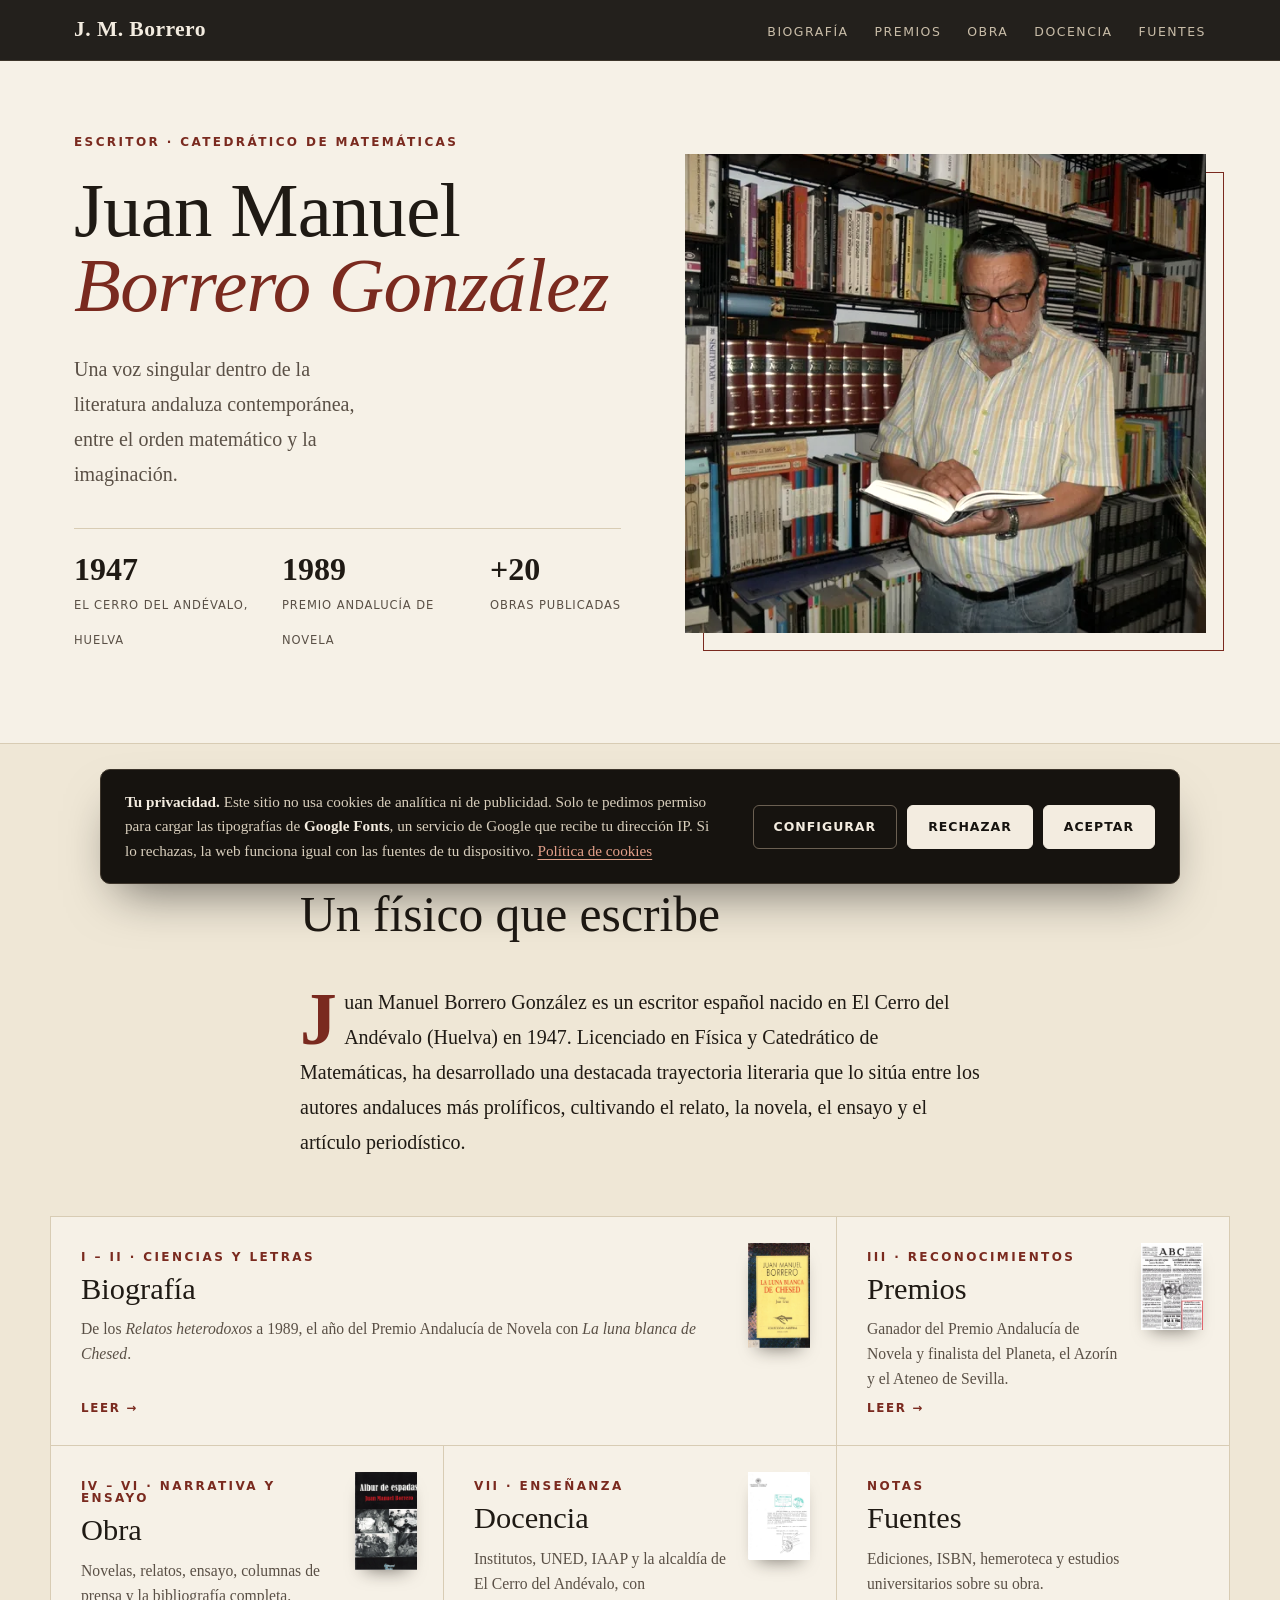
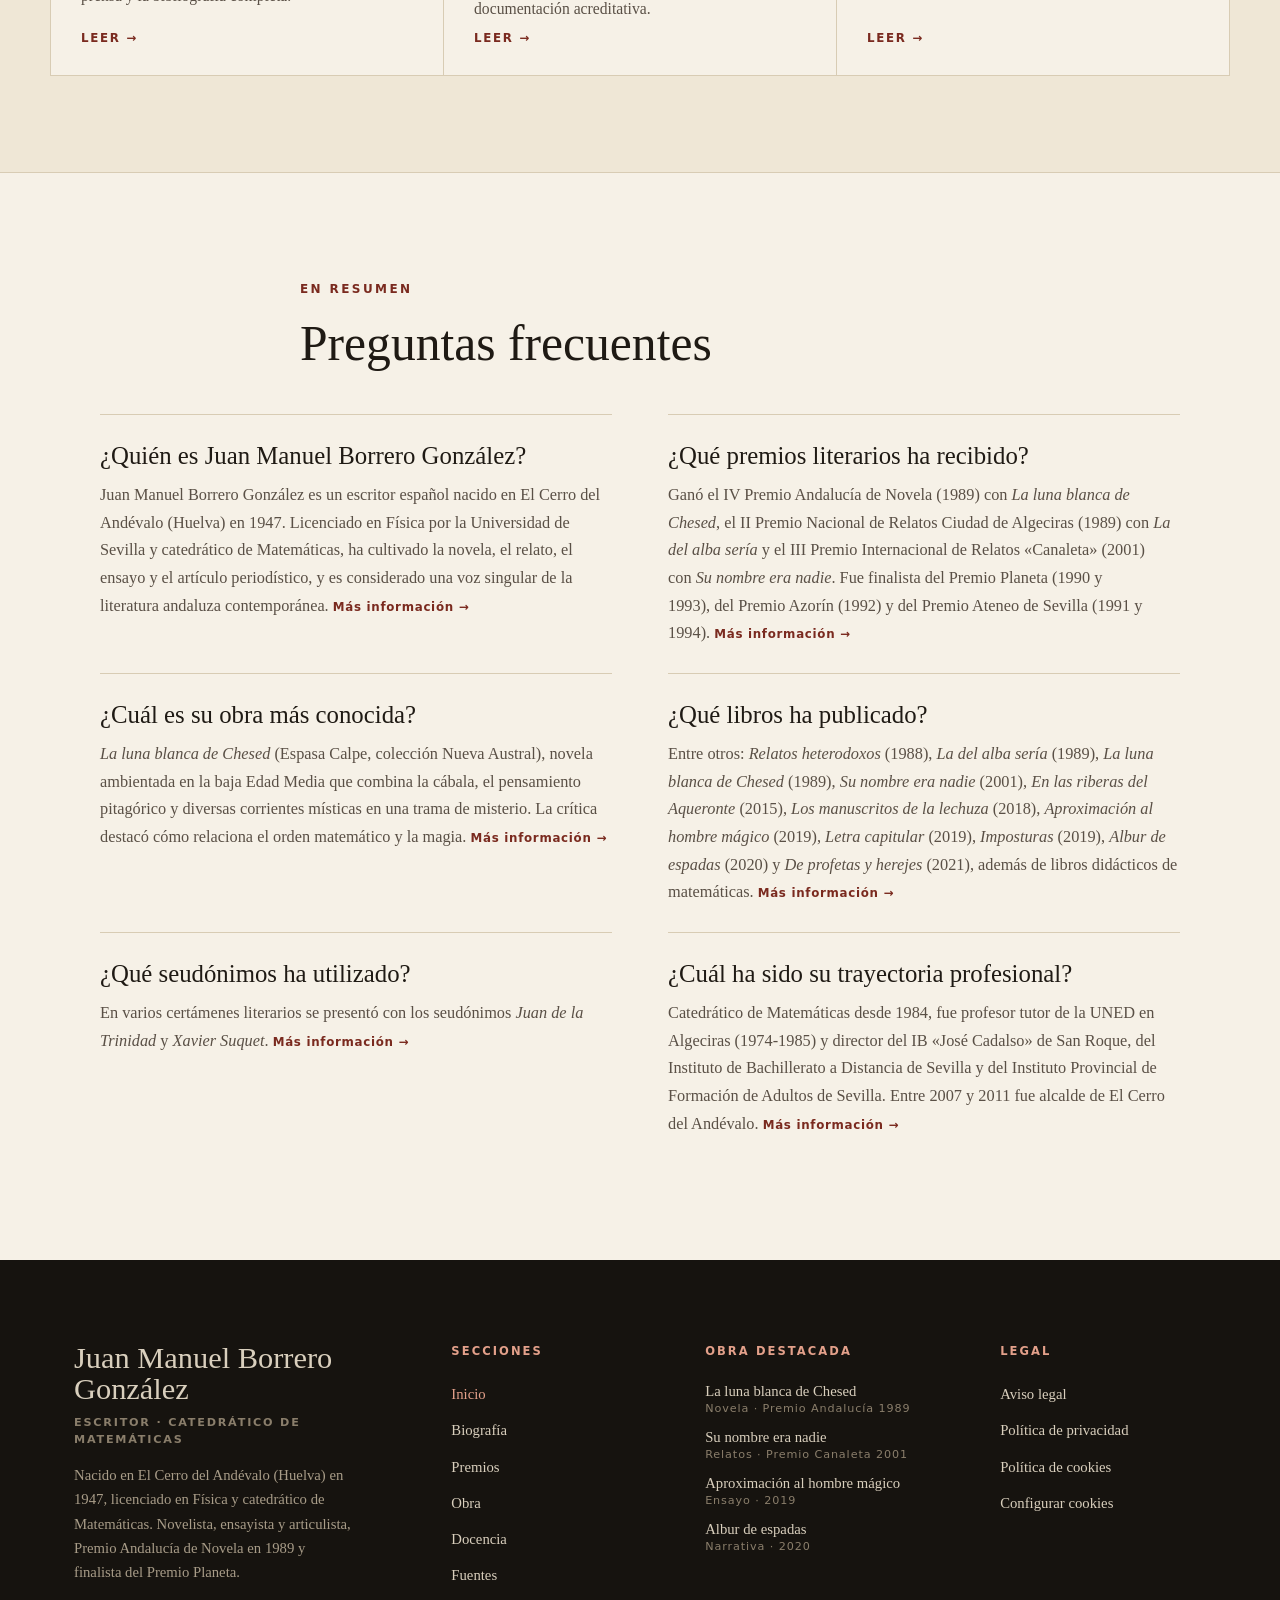
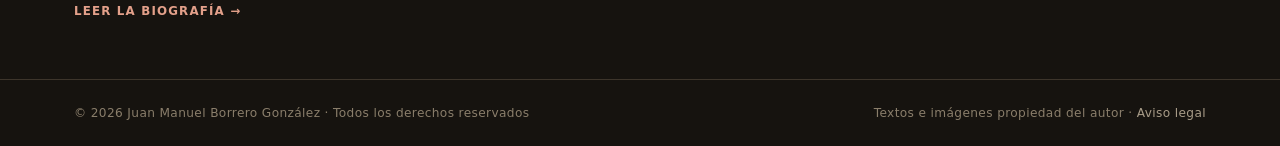
==== commit b6555b8a: "Aviso de cookies conforme a LSSI/RGPD/AEPD y nombre del autor en cabeceras - Google Fonts solo se ca" ====
--- a/index.html
+++ b/index.html
@@ -190,9 +190,13 @@
 }
 </script>
 <script>document.documentElement.classList.add('js')</script>
-<link rel="preconnect" href="https://fonts.googleapis.com">
-<link rel="preconnect" href="https://fonts.gstatic.com" crossorigin>
-<link href="https://fonts.googleapis.com/css2?family=Cormorant+Garamond:ital,wght@0,500;0,600;1,500&family=Source+Serif+4:ital,opsz,wght@0,8..60,400;0,8..60,600;1,8..60,400&family=Inter:wght@500;600&display=swap" rel="stylesheet">
+<script>
+/* Consentimiento: las tipografías de Google solo se cargan si se aceptan */
+(function(){var c;try{c=JSON.parse(localStorage.getItem('jmb-consent')||'null')}catch(e){}
+if(c&&c.v===1&&c.ext&&Date.now()-c.t<31536e6){var l=document.createElement('link');l.rel='stylesheet';l.setAttribute('data-gfonts','');
+l.href='https://fonts.googleapis.com/css2?family=Cormorant+Garamond:ital,wght@0,500;0,600;1,500&family=Source+Serif+4:ital,opsz,wght@0,8..60,400;0,8..60,600;1,8..60,400&family=Inter:wght@500;600&display=swap';
+document.head.appendChild(l)}})();
+</script>
 <link rel="stylesheet" href="assets/styles.css">
 </head>
 <body>
@@ -272,7 +276,7 @@
     </div>
     <nav class="f-col" aria-label="Información legal">
       <h2>Legal</h2>
-      <ul><li><a href="aviso-legal/">Aviso legal</a></li><li><a href="privacidad/">Política de privacidad</a></li><li><a href="cookies/">Política de cookies</a></li></ul>
+      <ul><li><a href="aviso-legal/">Aviso legal</a></li><li><a href="privacidad/">Política de privacidad</a></li><li><a href="cookies/">Política de cookies</a></li><li><button type="button" class="cc-open">Configurar cookies</button></li></ul>
     </nav>
   </div>
   <div class="f-bottom">
--- a/assets/styles.css
+++ b/assets/styles.css
@@ -1,7 +1,7 @@
 :root{
   --paper:#f6f1e7; --paper-2:#efe7d6; --ink:#1f1a14; --ink-2:#5a5046; --rule:#d8ccb4;
   --accent:#7a2a1f; --accent-soft:#f0dcd3; --night:#16130f; --night-rule:#3d352b; --night-ink:#d9cfbd; --night-accent:#e3a08a;
-  --serif-d:"Cormorant Garamond",Georgia,serif; --serif:"Source Serif 4",Georgia,serif; --sans:Inter,system-ui,sans-serif;
+  --serif-d:"Cormorant Garamond","EB Garamond",Garamond,"Iowan Old Style",Baskerville,"Palatino Linotype",Georgia,serif; --serif:"Source Serif 4","Iowan Old Style","Palatino Linotype",Charter,Georgia,serif; --sans:Inter,system-ui,-apple-system,"Segoe UI",Roboto,sans-serif;
   --w:680px; --ease:cubic-bezier(.2,.7,.2,1);
 }
 *{box-sizing:border-box}
@@ -52,6 +52,8 @@
 .page-head h1 em{font-style:italic;color:var(--accent)}
 .page-head .lede{font-size:1.2rem;color:var(--ink-2);max-width:46ch;margin:0 auto}
 .page-head .lede::after{content:"";display:block;width:56px;height:1px;background:var(--accent);margin:34px auto 0}
+.ph-name{display:flex;align-items:center;justify-content:center;gap:14px;margin:0 0 16px;font:500 italic 1.15rem/1.2 var(--serif-d);letter-spacing:.04em;color:var(--accent)}
+.ph-name::before,.ph-name::after{content:"";width:28px;height:1px;background:currentColor;opacity:.45}
 .page-head .crumbs{font:500 .74rem/1 var(--sans);letter-spacing:.1em;text-transform:uppercase;color:var(--ink-2);margin:0 0 30px}
 .crumbs a{color:var(--ink-2);text-decoration:none}
 .crumbs a:hover{color:var(--accent)}
@@ -236,11 +238,54 @@
 @media (max-width:860px){.author-in{grid-template-columns:1fr;gap:40px;padding-top:40px}.author-head figure{max-width:420px}}
 @media (max-width:560px){.f-grid{grid-template-columns:1fr;padding:60px 16px 40px}.f-bottom-in{padding:20px 16px;flex-direction:column}.author-in{padding:32px 16px 56px}}
 
+/* aviso de cookies */
+.cc-bar{position:fixed;left:16px;right:16px;bottom:16px;z-index:60;max-width:1080px;margin:auto;background:var(--night);color:var(--night-ink);border:1px solid var(--night-rule);border-radius:10px;box-shadow:0 24px 50px -18px rgba(0,0,0,.55);animation:ccIn .35s var(--ease)}
+@keyframes ccIn{from{opacity:0;transform:translateY(16px)}}
+.cc-in{display:flex;align-items:center;gap:28px;padding:20px 24px}
+.cc-txt{margin:0;font:400 .95rem/1.6 var(--serif);flex:1}
+.cc-txt b{color:#f3ece0}
+.cc-txt a,.cc-dlg a{color:var(--night-accent)}
+.cc-btns{display:flex;gap:10px;flex-wrap:wrap;flex-shrink:0}
+.cc-b{min-height:44px;padding:0 20px;border-radius:6px;cursor:pointer;font:600 .78rem var(--sans);letter-spacing:.08em;text-transform:uppercase;transition:background .2s,color .2s,border-color .2s}
+.cc-rej,.cc-acc{background:#f3ece0;color:var(--night);border:1px solid #f3ece0}
+.cc-rej:hover,.cc-acc:hover{background:#fff;border-color:#fff}
+.cc-cfg,.cc-save{background:transparent;color:#f3ece0;border:1px solid #6b6052}
+.cc-cfg:hover,.cc-save:hover{border-color:#f3ece0}
+.cc-bar :focus-visible,.cc-dlg :focus-visible{outline:2px solid var(--night-accent);outline-offset:3px}
+.cc-dlg{max-width:min(560px,calc(100vw - 32px));max-height:calc(100vh - 32px);overflow:auto;padding:28px 28px 24px;border:1px solid var(--night-rule);border-radius:10px;background:var(--night);color:var(--night-ink);font:400 .95rem/1.6 var(--serif)}
+.cc-dlg::backdrop{background:rgba(15,12,9,.6)}
+.cc-dlg h2{font:500 1.8rem/1.1 var(--serif-d);color:#f3ece0;margin:0 0 10px}
+.cc-dlg>p{margin:0 0 18px}
+.cc-opt{display:flex;justify-content:space-between;align-items:center;gap:20px;padding:16px 0;border-top:1px solid var(--night-rule)}
+.cc-opt b{display:block;color:#f3ece0;font:600 .9rem/1.4 var(--sans);margin-bottom:4px}
+.cc-opt span{font-size:.88rem;line-height:1.5;color:#b9ad98}
+.cc-sw{display:flex;flex-direction:column;align-items:center;gap:6px;cursor:pointer;flex-shrink:0}
+.cc-sw input{position:absolute;opacity:0;width:1px;height:1px}
+.cc-sw i{width:46px;height:26px;border-radius:13px;background:#4a4136;position:relative;transition:background .2s}
+.cc-sw i::after{content:"";position:absolute;top:3px;left:3px;width:20px;height:20px;border-radius:50%;background:#f3ece0;transition:transform .2s var(--ease)}
+.cc-sw input:checked+i{background:#b5654f}
+.cc-sw input:checked+i::after{transform:translateX(20px)}
+.cc-sw input:disabled+i{opacity:.6;cursor:not-allowed}
+.cc-sw input:focus-visible+i{outline:2px solid var(--night-accent);outline-offset:3px}
+.cc-sw .cc-st{font:600 .62rem var(--sans);letter-spacing:.1em;text-transform:uppercase;color:#8a7e6b;white-space:nowrap}
+.cc-dlg .cc-btns{margin-top:18px;padding-top:18px;border-top:1px solid var(--night-rule);justify-content:flex-end}
+.cc-open{background:none;border:0;padding:3px 0;color:var(--night-ink);font:inherit;cursor:pointer;text-align:left}
+.cc-open:hover{color:var(--night-accent)}
+.cc-open.cc-inline{min-height:44px;padding:0 20px;border:1px solid var(--accent);border-radius:6px;color:var(--accent);font:600 .78rem var(--sans);letter-spacing:.08em;text-transform:uppercase}
+.cc-open.cc-inline:hover{background:var(--accent);color:#fff}
+@media (max-width:760px){
+  .cc-in{flex-direction:column;align-items:stretch;gap:14px;padding:18px}
+  .cc-btns{display:grid;grid-template-columns:1fr 1fr}
+  .cc-bar .cc-cfg{grid-column:1 / -1;order:3}
+  .cc-dlg .cc-btns{grid-template-columns:1fr}
+  .cc-bar{left:10px;right:10px;bottom:10px}
+}
+
 /* visor de documentos */
-dialog{border:0;padding:0;background:transparent;max-width:92vw;max-height:92vh}
-dialog::backdrop{background:rgba(15,12,9,.88)}
-dialog img{max-height:88vh;width:auto;margin:auto}
-dialog button{position:fixed;top:14px;right:16px;width:48px;height:48px;background:none;border:0;color:#fff;font:500 2rem/1 var(--sans);cursor:pointer}
+#lb{border:0;padding:0;background:transparent;max-width:92vw;max-height:92vh}
+#lb::backdrop{background:rgba(15,12,9,.88)}
+#lb img{max-height:88vh;width:auto;margin:auto}
+#lb button{position:fixed;top:14px;right:16px;width:48px;height:48px;background:none;border:0;color:#fff;font:500 2rem/1 var(--sans);cursor:pointer}
 
 /* aparición suave: solo con JS activo, el contenido nunca queda oculto sin él */
 .js .reveal{opacity:0;transform:translateY(18px);transition:opacity .8s var(--ease),transform .8s var(--ease)}
